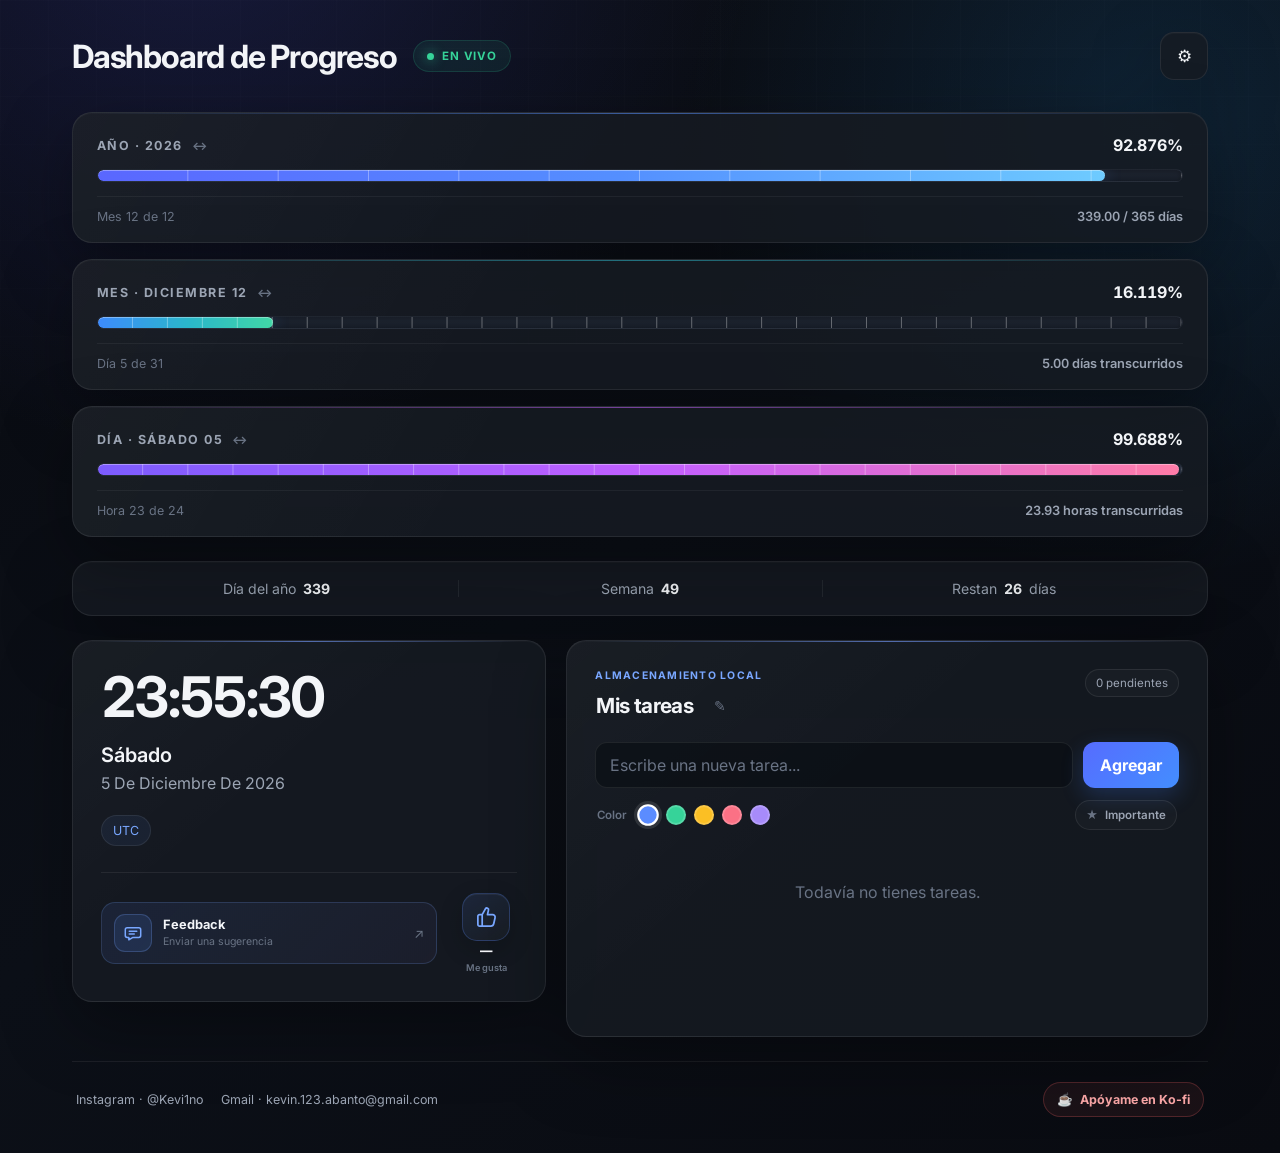
==== index.html @ 912753b0 "2030" ====
<!DOCTYPE html>
<html lang="es">
<head>
    <meta charset="UTF-8">

    <meta
        name="viewport"
        content="width=device-width, initial-scale=1.0"
    >

    <meta
        name="description"
        content="Dashboard local para visualizar el progreso del año, mes y día, junto con tareas personales."
    >

    <title>Dashboard de Progreso</title>

    <!-- Fuente Inter -->
    <link rel="preconnect" href="https://fonts.googleapis.com">

    <link
        rel="preconnect"
        href="https://fonts.gstatic.com"
        crossorigin
    >

    <link
        href="https://fonts.googleapis.com/css2?family=Inter:wght@300;400;500;600;700&display=swap"
        rel="stylesheet"
    >

    <!-- Estilos -->
    <link rel="stylesheet" href="style.css?v=7">
</head>

<body>

    <div class="app">

        <!-- ==================================
             ENCABEZADO
        =================================== -->

        <header class="header">

            <div class="logo">

                <h1>Dashboard de Progreso</h1>

                <span class="live-badge">

                    <span class="live-dot"></span>

                    EN VIVO

                </span>

            </div>

            <button
                class="settings-button"
                type="button"
                aria-label="Abrir configuración"
                title="Configuración"
            >
                ⚙
            </button>

        </header>


        <!-- ==================================
             CONTENIDO PRINCIPAL
        =================================== -->

        <main>

            <!-- ==============================
                 PROGRESO DEL TIEMPO
            =============================== -->

            <section
                class="progress-panel"
                aria-label="Progreso del tiempo"
            >

                <!-- AÑO -->

                <article
                    class="progress-card"
                    data-progress-card="year"
                    data-view="elapsed"
                    role="button"
                    tabindex="0"
                    aria-pressed="false"
                    aria-label="Mostrar el tiempo restante del año"
                    title="Haz clic para ver el tiempo restante"
                >

                    <div class="progress-info">

                        <span
                            id="yearTitle"
                            class="progress-title"
                        >
                            AÑO
                        </span>

                        <span
                            id="yearPercentage"
                            class="progress-value"
                        >
                            0.000%
                        </span>

                    </div>

                    <div
                        class="progress-bar"
                        role="progressbar"
                        aria-label="Progreso del año"
                        aria-valuemin="0"
                        aria-valuemax="100"
                    >

                        <div
                            id="yearBar"
                            class="progress-fill"
                        ></div>

                    </div>

                    <div class="progress-detail">

                        <span id="yearDetailLabel">
                            Mes 1 de 12
                        </span>

                        <strong id="yearDetail">
                            0.00 / 365 días
                        </strong>

                    </div>

                </article>


                <!-- MES -->

                <article
                    class="progress-card"
                    data-progress-card="month"
                    data-view="elapsed"
                    role="button"
                    tabindex="0"
                    aria-pressed="false"
                    aria-label="Mostrar el tiempo restante del mes"
                    title="Haz clic para ver el tiempo restante"
                >

                    <div class="progress-info">

                        <span
                            id="monthTitle"
                            class="progress-title"
                        >
                            MES
                        </span>

                        <span
                            id="monthPercentage"
                            class="progress-value"
                        >
                            0.000%
                        </span>

                    </div>

                    <div
                        class="progress-bar"
                        role="progressbar"
                        aria-label="Progreso del mes"
                        aria-valuemin="0"
                        aria-valuemax="100"
                    >

                        <div
                            id="monthBar"
                            class="progress-fill"
                        ></div>

                    </div>

                    <div class="progress-detail">

                        <span id="monthDetailLabel">
                            Día 1 de 31
                        </span>

                        <strong id="monthDetail">
                            0.00 días transcurridos
                        </strong>

                    </div>

                </article>


                <!-- DÍA -->

                <article
                    class="progress-card"
                    data-progress-card="day"
                    data-view="elapsed"
                    role="button"
                    tabindex="0"
                    aria-pressed="false"
                    aria-label="Mostrar el tiempo restante del día"
                    title="Haz clic para ver el tiempo restante"
                >

                    <div class="progress-info">

                        <span
                            id="dayTitle"
                            class="progress-title"
                        >
                            DÍA
                        </span>

                        <span
                            id="dayPercentage"
                            class="progress-value"
                        >
                            0.000%
                        </span>

                    </div>

                    <div
                        class="progress-bar"
                        role="progressbar"
                        aria-label="Progreso del día"
                        aria-valuemin="0"
                        aria-valuemax="100"
                    >

                        <div
                            id="dayBar"
                            class="progress-fill"
                        ></div>

                    </div>

                    <div class="progress-detail">

                        <span id="dayDetailLabel">
                            Hora 0 de 24
                        </span>

                        <strong id="dayDetail">
                            0.00 horas transcurridas
                        </strong>

                    </div>
                </article>

            </section>


            <!-- ==============================
                 INFORMACIÓN GENERAL
            =============================== -->

            <section
                class="status-card"
                aria-label="Resumen del año"
            >

                <span>

                    Día del año

                    <strong id="dayOfYear">
                        0
                    </strong>

                </span>

                <span>

                    Semana

                    <strong id="weekNumber">
                        0
                    </strong>

                </span>

                <span>

                    Restan

                    <strong id="remainingDays">
                        0
                    </strong>

                    días

                </span>

            </section>


            <!-- ==============================
                 RELOJ Y TAREAS
            =============================== -->

            <section class="bottom-grid">

                <!-- RELOJ -->

                <article class="clock-card">

                    <div
                        id="clock"
                        class="clock"
                    >
                        00:00:00
                    </div>

                    <div
                        id="dayName"
                        class="day-name"
                    >
                        Lunes
                    </div>

                    <div
                        id="fullDate"
                        class="full-date"
                    >
                        1 de enero de 2026
                    </div>

                    <div
                        id="timezone"
                        class="timezone"
                    >
                        Zona horaria local
                    </div>

                    <div
                        class="engagement-panel"
                        aria-label="Opiniones sobre la página"
                    >

                        <a
                            class="feedback-card"
                            href="https://tally.so/r/VLabPE"
                            target="_blank"
                            rel="noopener noreferrer"
                            aria-label="Enviar feedback mediante Tally"
                        >
                            <span
                                class="feedback-card-icon"
                                aria-hidden="true"
                            >
                                <svg viewBox="0 0 24 24">
                                    <path d="M5 5.75h14a2.25 2.25 0 0 1 2.25 2.25v7A2.25 2.25 0 0 1 19 17.25h-7.1L7 20.2v-2.95H5A2.25 2.25 0 0 1 2.75 15V8A2.25 2.25 0 0 1 5 5.75Z"/>
                                    <path d="M7.5 10h9M7.5 13.25h6"/>
                                </svg>
                            </span>

                            <span class="feedback-card-copy">
                                <strong>Feedback</strong>
                                <small>Enviar una sugerencia</small>
                            </span>

                            <span
                                class="feedback-card-arrow"
                                aria-hidden="true"
                            >↗</span>
                        </a>

                        <div class="like-widget">
                            <button
                                id="likeButton"
                                class="like-button"
                                type="button"
                                aria-label="Dar me gusta a esta página"
                                aria-pressed="false"
                                title="Me gusta"
                            >
                                <svg
                                    class="like-icon"
                                    viewBox="0 0 24 24"
                                    aria-hidden="true"
                                >
                                    <path d="M7.5 21H4.8A1.8 1.8 0 0 1 3 19.2v-8.4A1.8 1.8 0 0 1 4.8 9h2.7m0 12V9l3.35-6.05a1.8 1.8 0 0 1 3.15 1.7L13 9h5.35a2.65 2.65 0 0 1 2.59 3.22l-1.4 6.35A3.1 3.1 0 0 1 16.5 21h-9Z"/>
                                </svg>
                            </button>

                            <span
                                id="likeCount"
                                class="like-count"
                                aria-live="polite"
                            >—</span>

                            <span class="like-label">Me gusta</span>
                        </div>

                    </div>

                </article>


                <!-- TAREAS LOCALES -->

                <article class="tasks-card">

                    <div class="tasks-header">

                        <div>

                            <span class="tasks-label">
                                ALMACENAMIENTO LOCAL
                            </span>

                            <div class="tasks-title-row">

                                <h2
                                    id="tasksTitle"
                                    class="tasks-title"
                                    contenteditable="true"
                                    role="textbox"
                                    aria-label="Título editable de la lista de tareas"
                                    aria-multiline="false"
                                    spellcheck="false"
                                    title="Haz clic para editar el título"
                                >Mis tareas</h2>

                                <button
                                    id="editTasksTitle"
                                    class="edit-title-button"
                                    type="button"
                                    aria-label="Editar título de las tareas"
                                    title="Editar título"
                                >
                                    ✎
                                </button>

                            </div>

                        </div>

                        <span
                            id="taskCount"
                            class="task-count"
                        >
                            0 pendientes
                        </span>

                    </div>


                    <form
                        id="taskForm"
                        class="task-form"
                    >

                        <input
                            id="taskInput"
                            class="task-input"
                            type="text"
                            maxlength="120"
                            autocomplete="off"
                            placeholder="Escribe una nueva tarea..."
                            aria-label="Nueva tarea"
                        >

                        <button
                            class="add-task-button"
                            type="submit"
                        >
                            Agregar
                        </button>

                        <div class="task-options">

                            <fieldset class="task-colors">

                                <legend>Color</legend>

                                <div class="color-options">

                                    <label title="Azul">
                                        <input
                                            type="radio"
                                            name="taskColor"
                                            value="blue"
                                            checked
                                            aria-label="Color azul"
                                        >
                                        <span class="color-swatch color-blue"></span>
                                    </label>

                                    <label title="Verde">
                                        <input
                                            type="radio"
                                            name="taskColor"
                                            value="green"
                                            aria-label="Color verde"
                                        >
                                        <span class="color-swatch color-green"></span>
                                    </label>

                                    <label title="Amarillo">
                                        <input
                                            type="radio"
                                            name="taskColor"
                                            value="amber"
                                            aria-label="Color amarillo"
                                        >
                                        <span class="color-swatch color-amber"></span>
                                    </label>

                                    <label title="Rojo">
                                        <input
                                            type="radio"
                                            name="taskColor"
                                            value="red"
                                            aria-label="Color rojo"
                                        >
                                        <span class="color-swatch color-red"></span>
                                    </label>

                                    <label title="Morado">
                                        <input
                                            type="radio"
                                            name="taskColor"
                                            value="violet"
                                            aria-label="Color morado"
                                        >
                                        <span class="color-swatch color-violet"></span>
                                    </label>

                                </div>

                            </fieldset>

                            <label class="important-option">

                                <input
                                    id="taskImportant"
                                    type="checkbox"
                                >

                                <span
                                    class="important-icon"
                                    aria-hidden="true"
                                >★</span>

                                <span>Importante</span>

                            </label>

                        </div>

                    </form>


                    <div class="tasks-container">

                        <p
                            id="emptyTasks"
                            class="empty-state"
                        >
                            Todavía no tienes tareas.
                        </p>

                        <ul
                            id="taskList"
                            class="task-list"
                            aria-label="Lista de tareas"
                        ></ul>

                    </div>

                </article>

            </section>

        </main>


        <!-- ==================================
             CONTACTO Y APOYO
        =================================== -->

        <footer class="site-footer">

            <div
                class="footer-contact"
                aria-label="Redes sociales y contacto"
            >

                <a
                    href="https://www.instagram.com/kevi1no/"
                    target="_blank"
                    rel="noopener noreferrer"
                >
                    Instagram · @Kevi1no
                </a>

                <a href="mailto:kevin.123.abanto@gmail.com">
                    Gmail · kevin.123.abanto@gmail.com
                </a>

            </div>

            <a
                class="kofi-link"
                href="https://ko-fi.com/kevinal"
                target="_blank"
                rel="noopener noreferrer"
            >
                <span aria-hidden="true">☕</span>
                Apóyame en Ko-fi
            </a>

        </footer>

    </div>

    <div
        id="translations"
        hidden
        data-year="AÑO"
        data-month="MES"
        data-day="DÍA"
        data-remaining="RESTANTE"
    ></div>
    
    <!-- JavaScript -->
    <script src="app.js?v=7"></script>

</body>
</html>
---- style.css ----
/* ==========================================
   VARIABLES
========================================== */

:root {
    --background: #090b11;
    --surface: rgba(23, 27, 35, 0.82);
    --surface-strong: #171b23;
    --surface-hover: #1d222c;

    --border: rgba(255, 255, 255, 0.08);
    --border-strong: rgba(255, 255, 255, 0.12);

    --text: #f3f5f8;
    --text-secondary: #9ca5b4;
    --text-muted: #697384;

    --primary: #5b8cff;
    --primary-soft: #79a7ff;
    --green: #36d399;

    --radius: 20px;

    --shadow:
        0 24px 70px rgba(0, 0, 0, 0.34),
        inset 0 1px 0 rgba(255, 255, 255, 0.025);
}


/* ==========================================
   RESET
========================================== */

*,
*::before,
*::after {
    margin: 0;
    padding: 0;
    box-sizing: border-box;
}

html {
    scroll-behavior: smooth;
}

button,
input {
    font: inherit;
}

button {
    border: none;
}

body {
    min-height: 100vh;

    font-family: "Inter", sans-serif;
    color: var(--text);

    background:
        radial-gradient(
            circle at 15% -10%,
            rgba(86, 92, 255, 0.18),
            transparent 34%
        ),
        radial-gradient(
            circle at 90% 10%,
            rgba(30, 166, 255, 0.12),
            transparent 30%
        ),
        linear-gradient(
            145deg,
            #090b11 0%,
            #0c1018 48%,
            #090b11 100%
        );

    -webkit-font-smoothing: antialiased;
    text-rendering: optimizeLegibility;
}

body::before {
    content: "";

    position: fixed;
    inset: 0;

    pointer-events: none;

    background-image:
        linear-gradient(
            rgba(255, 255, 255, 0.012) 1px,
            transparent 1px
        ),
        linear-gradient(
            90deg,
            rgba(255, 255, 255, 0.012) 1px,
            transparent 1px
        );

    background-size: 48px 48px;

    mask-image:
        linear-gradient(
            to bottom,
            black,
            transparent 85%
        );
}


/* ==========================================
   APP
========================================== */

.app {
    position: relative;
    z-index: 1;

    width: min(1200px, 100%);
    margin: 0 auto;
    padding: 32px;
}


/* ==========================================
   HEADER
========================================== */

.header {
    display: flex;
    align-items: center;
    justify-content: space-between;

    margin-bottom: 32px;
}

.logo {
    display: flex;
    align-items: center;
    gap: 16px;
}

.logo h1 {
    font-size: clamp(1.6rem, 3vw, 2rem);
    font-weight: 700;
    letter-spacing: -1.2px;
}

.live-badge {
    display: flex;
    align-items: center;
    gap: 8px;

    padding: 8px 13px;

    border: 1px solid rgba(54, 211, 153, 0.16);
    border-radius: 999px;

    background: rgba(54, 211, 153, 0.08);
    color: var(--green);

    font-size: 0.72rem;
    font-weight: 700;
    letter-spacing: 0.08em;
}

.live-dot {
    width: 7px;
    height: 7px;

    border-radius: 50%;
    background: var(--green);

    box-shadow: 0 0 12px rgba(54, 211, 153, 0.75);

    animation: pulse 2s infinite;
}

.settings-button {
    display: grid;
    place-items: center;

    width: 48px;
    height: 48px;

    border: 1px solid var(--border);
    border-radius: 14px;

    cursor: pointer;

    background: var(--surface);
    color: var(--text);

    font-size: 1.05rem;

    box-shadow: var(--shadow);

    transition:
        transform 180ms ease,
        background 180ms ease,
        border-color 180ms ease;
}

.settings-button:hover {
    transform: translateY(-2px);

    background: var(--surface-hover);
    border-color: var(--border-strong);
}


/* ==========================================
   PROGRESS
========================================== */

.progress-panel {
    display: flex;
    flex-direction: column;
    gap: 16px;
}

.progress-card {
    --bar-start: #5a67ff;
    --bar-middle: #548fff;
    --bar-end: #6ecbff;

    position: relative;
    overflow: hidden;

    cursor: pointer;
    outline: none;

    padding: 22px 24px 18px;

    border: 1px solid var(--border);
    border-radius: var(--radius);

    background:
        linear-gradient(
            120deg,
            rgba(255, 255, 255, 0.025),
            transparent 38%
        ),
        var(--surface);

    box-shadow: var(--shadow);

    transition:
        transform 200ms ease,
        border-color 200ms ease,
        background 200ms ease;
}

.progress-card:focus-visible {
    border-color: rgba(121, 167, 255, 0.68);

    box-shadow:
        0 0 0 3px rgba(91, 140, 255, 0.14),
        var(--shadow);
}

.progress-card > .progress-info,
.progress-card > .progress-bar,
.progress-card > .progress-detail {
    will-change: transform, opacity, filter;
}

.progress-card.is-switching > .progress-info,
.progress-card.is-switching > .progress-bar,
.progress-card.is-switching > .progress-detail {
    animation:
        progress-out-left 170ms ease-in forwards;
}

.progress-card.is-entering > .progress-info,
.progress-card.is-entering > .progress-bar,
.progress-card.is-entering > .progress-detail {
    animation:
        progress-in-right 260ms cubic-bezier(0.22, 1, 0.36, 1) both;
}

.progress-card.is-remaining {
    background:
        linear-gradient(
            120deg,
            rgba(91, 140, 255, 0.075),
            transparent 42%
        ),
        var(--surface);
}

.progress-card:nth-child(2) {
    --bar-start: #3d8bfd;
    --bar-middle: #2ab7ca;
    --bar-end: #41d7a7;
}

.progress-card:nth-child(3) {
    --bar-start: #7c5cff;
    --bar-middle: #c35fff;
    --bar-end: #ff7ca8;
}

.progress-card::before {
    content: "";

    position: absolute;
    top: 0;
    left: 24px;
    right: 24px;

    height: 1px;

    background:
        linear-gradient(
            90deg,
            transparent,
            var(--bar-middle),
            transparent
        );

    opacity: 0.55;
}

.progress-card:hover {
    transform: translateY(-2px);

    border-color: var(--border-strong);

    background:
        linear-gradient(
            120deg,
            rgba(255, 255, 255, 0.04),
            transparent 42%
        ),
        var(--surface-hover);
}

.progress-info {
    display: flex;
    align-items: center;
    justify-content: space-between;
    gap: 20px;

    margin-bottom: 14px;
}

.progress-title {
    color: var(--text-secondary);

    font-size: 0.78rem;
    font-weight: 700;
    letter-spacing: 0.12em;
}

.progress-card[data-progress-card] .progress-title::after {
    content: "↔";

    display: inline-block;
    margin-left: 9px;

    color: var(--text-muted);

    font-size: 0.72rem;
    letter-spacing: 0;

    transition:
        color 180ms ease,
        transform 180ms ease;
}

.progress-card:hover .progress-title::after,
.progress-card:focus-visible .progress-title::after {
    transform: translateX(2px);
    color: var(--primary-soft);
}

.progress-value {
    color: var(--text);

    font-size: 1rem;
    font-weight: 700;
    font-variant-numeric: tabular-nums;
}

.progress-bar {
    --segments: 12;

    position: relative;

    width: 100%;
    height: 13px;

    overflow: hidden;

    border: 1px solid rgba(255, 255, 255, 0.035);
    border-radius: 999px;

    background:
        linear-gradient(
            180deg,
            #202734,
            #171d27
        );

    box-shadow:
        inset 0 2px 5px rgba(0, 0, 0, 0.3);
}
.progress-bar::after {
    content: "";

    position: absolute;
    inset: 0;

    pointer-events: none;
    border-radius: inherit;

    background-image:
        linear-gradient(
            to right,
            transparent calc(100% - 1px),
            rgba(255, 255, 255, 0.45) calc(100% - 1px)
        );

    background-size: calc(100% / var(--segments)) 100%;
    background-repeat: repeat-x;

    opacity: 0.75;
}
.progress-fill {
    position: relative;

    width: 0%;
    height: 100%;

    overflow: hidden;

    border-radius: inherit;

    background:
        linear-gradient(
            90deg,
            var(--bar-start) 0%,
            var(--bar-middle) 52%,
            var(--bar-end) 100%
        );

    box-shadow:
        0 0 18px rgba(79, 140, 255, 0.3),
        inset 0 1px 0 rgba(255, 255, 255, 0.35);

    transition: width 800ms cubic-bezier(0.22, 1, 0.36, 1);
}

.progress-card.is-remaining .progress-fill {
    margin-left: auto;

    background:
        linear-gradient(
            270deg,
            var(--bar-start) 0%,
            var(--bar-middle) 52%,
            var(--bar-end) 100%
        );
}

.progress-fill::after {
    content: "";

    position: absolute;
    inset: 0;

    background:
        linear-gradient(
            110deg,
            transparent 10%,
            rgba(255, 255, 255, 0.2) 45%,
            transparent 70%
        );

    transform: translateX(-80%);
}

.progress-detail {
    display: flex;
    align-items: center;
    justify-content: space-between;
    gap: 20px;

    margin-top: 14px;
    padding-top: 12px;

    border-top: 1px solid rgba(255, 255, 255, 0.055);

    color: var(--text-muted);

    font-size: 0.78rem;
}

.progress-detail strong {
    color: var(--text-secondary);

    font-size: 0.8rem;
    font-weight: 600;
    font-variant-numeric: tabular-nums;
}


/* ==========================================
   STATUS
========================================== */

.status-card {
    display: grid;
    grid-template-columns: repeat(3, 1fr);

    margin: 24px 0;
    padding: 18px 22px;

    border: 1px solid var(--border);
    border-radius: var(--radius);

    background: var(--surface);

    color: var(--text-secondary);

    box-shadow: var(--shadow);
}

.status-card span {
    display: flex;
    align-items: center;
    justify-content: center;
    gap: 7px;

    min-width: 0;

    font-size: 0.88rem;
}

.status-card span + span {
    border-left: 1px solid rgba(255, 255, 255, 0.07);
}

.status-card strong {
    color: var(--text);
    font-variant-numeric: tabular-nums;
}


/* ==========================================
   BOTTOM
========================================== */

.bottom-grid {
    display: grid;
    grid-template-columns:
        minmax(280px, 0.85fr)
        minmax(360px, 1.15fr);

    gap: 20px;
}

.clock-card,
.tasks-card {
    position: relative;
    overflow: hidden;

    min-height: 310px;
    padding: 28px;

    border: 1px solid var(--border);
    border-radius: var(--radius);

    background:
        linear-gradient(
            140deg,
            rgba(255, 255, 255, 0.025),
            transparent 42%
        ),
        var(--surface);

    box-shadow: var(--shadow);
}

.clock-card::before,
.tasks-card::before {
    content: "";

    position: absolute;
    top: 0;
    left: 26px;
    right: 26px;

    height: 1px;

    background:
        linear-gradient(
            90deg,
            transparent,
            rgba(116, 156, 255, 0.62),
            transparent
        );
}


/* ==========================================
   CLOCK
========================================== */

.clock-card {
    display: flex;
    flex-direction: column;
    justify-content: center;
}

.clock {
    margin-bottom: 18px;

    font-size: clamp(2.5rem, 5vw, 3.5rem);
    font-weight: 700;
    letter-spacing: -3px;
    line-height: 1;

    font-variant-numeric: tabular-nums;
}

.day-name {
    margin-bottom: 6px;

    font-size: 1.25rem;
    font-weight: 600;
    text-transform: capitalize;
}

.full-date {
    margin-bottom: 22px;

    color: var(--text-secondary);
    text-transform: capitalize;
}

.timezone {
    align-self: flex-start;

    display: inline-flex;
    align-items: center;

    padding: 7px 11px;

    border: 1px solid var(--border);
    border-radius: 999px;

    background: rgba(91, 140, 255, 0.08);
    color: var(--primary-soft);

    font-size: 0.78rem;
}

.engagement-panel {
    display: grid;
    grid-template-columns: minmax(0, 1fr) auto;
    align-items: center;
    gap: 18px;

    width: 100%;
    margin-top: 26px;
    padding-top: 20px;

    border-top: 1px solid rgba(255, 255, 255, 0.07);
}

.feedback-card {
    display: grid;
    grid-template-columns: 38px minmax(0, 1fr) auto;
    align-items: center;
    gap: 11px;

    min-width: 0;
    padding: 11px 12px;

    border: 1px solid rgba(121, 167, 255, 0.19);
    border-radius: 14px;

    background:
        linear-gradient(
            135deg,
            rgba(91, 140, 255, 0.1),
            rgba(167, 139, 250, 0.055)
        );

    color: var(--text);
    text-decoration: none;

    transition:
        transform 180ms ease,
        border-color 180ms ease,
        background 180ms ease,
        box-shadow 180ms ease;
}

.feedback-card:hover {
    transform: translateY(-2px);
    border-color: rgba(121, 167, 255, 0.42);
    background:
        linear-gradient(
            135deg,
            rgba(91, 140, 255, 0.16),
            rgba(167, 139, 250, 0.09)
        );
    box-shadow: 0 12px 28px rgba(0, 0, 0, 0.2);
}

.feedback-card:focus-visible,
.like-button:focus-visible {
    outline: 3px solid rgba(121, 167, 255, 0.48);
    outline-offset: 3px;
}

.feedback-card-icon {
    display: grid;
    place-items: center;

    width: 38px;
    height: 38px;

    border: 1px solid rgba(121, 167, 255, 0.24);
    border-radius: 11px;

    background: rgba(91, 140, 255, 0.12);
    color: var(--primary-soft);
}

.feedback-card-icon svg {
    width: 20px;
    height: 20px;

    fill: none;
    stroke: currentColor;
    stroke-width: 1.8;
    stroke-linecap: round;
    stroke-linejoin: round;
}

.feedback-card-copy {
    display: flex;
    flex-direction: column;
    gap: 3px;

    min-width: 0;
}

.feedback-card-copy strong {
    font-size: 0.8rem;
    line-height: 1.2;
}

.feedback-card-copy small {
    overflow: hidden;

    color: var(--text-muted);

    font-size: 0.66rem;
    line-height: 1.2;
    text-overflow: ellipsis;
    white-space: nowrap;
}

.feedback-card-arrow {
    color: var(--text-muted);

    font-size: 0.82rem;
}

.like-widget {
    display: grid;
    justify-items: center;
    gap: 3px;

    min-width: 62px;
}

.like-button {
    display: grid;
    place-items: center;

    width: 48px;
    height: 48px;

    border: 1px solid rgba(91, 140, 255, 0.25);
    border-radius: 15px;

    cursor: pointer;

    background:
        linear-gradient(
            145deg,
            rgba(91, 140, 255, 0.12),
            rgba(255, 255, 255, 0.025)
        );
    color: var(--primary-soft);

    box-shadow:
        inset 0 1px 0 rgba(255, 255, 255, 0.05),
        0 8px 24px rgba(0, 0, 0, 0.16);

    transition:
        transform 170ms ease,
        color 170ms ease,
        border-color 170ms ease,
        background 170ms ease,
        box-shadow 170ms ease;
}

.like-button:hover:not(:disabled) {
    transform: translateY(-2px) scale(1.03);
    border-color: rgba(91, 140, 255, 0.52);
}

.like-button:active:not(:disabled) {
    transform: scale(0.94);
}

.like-button.is-liked {
    border-color: rgba(91, 140, 255, 0.72);
    background:
        linear-gradient(
            145deg,
            rgba(91, 140, 255, 0.98),
            rgba(84, 111, 255, 0.88)
        );
    color: #ffffff;

    box-shadow:
        0 10px 28px rgba(76, 112, 255, 0.28),
        inset 0 1px 0 rgba(255, 255, 255, 0.25);
}

.like-button:disabled {
    cursor: wait;
    opacity: 0.62;
}

.like-icon {
    width: 23px;
    height: 23px;

    fill: none;
    stroke: currentColor;
    stroke-width: 1.8;
    stroke-linecap: round;
    stroke-linejoin: round;
}

.like-button.is-liked .like-icon {
    fill: currentColor;
}

.like-count {
    color: var(--text);

    font-size: 0.78rem;
    font-weight: 800;
    font-variant-numeric: tabular-nums;
    line-height: 1.2;
}

.like-label {
    color: var(--text-muted);

    font-size: 0.58rem;
    font-weight: 600;
}


/* ==========================================
   LOCAL TASKS
========================================== */

.tasks-header {
    display: flex;
    align-items: flex-start;
    justify-content: space-between;
    gap: 18px;

    margin-bottom: 20px;
}

.tasks-header > div {
    min-width: 0;
}

.tasks-label {
    display: block;

    margin-bottom: 7px;

    color: var(--primary-soft);

    font-size: 0.65rem;
    font-weight: 700;
    letter-spacing: 0.12em;
}

.tasks-title-row {
    display: flex;
    align-items: center;
    gap: 7px;

    min-width: 0;
}

.tasks-title {
    min-width: 40px;
    max-width: 100%;

    padding: 3px 5px;
    margin-left: -5px;

    outline: none;
    border: 1px solid transparent;
    border-radius: 8px;

    overflow: hidden;
    white-space: nowrap;

    font-size: 1.3rem;
    letter-spacing: -0.03em;

    transition:
        color 180ms ease,
        border-color 180ms ease,
        background 180ms ease,
        box-shadow 180ms ease;
}

.tasks-title:hover {
    border-color: var(--border);
    background: rgba(255, 255, 255, 0.025);
}

.tasks-title:focus {
    border-color: rgba(91, 140, 255, 0.62);
    background: rgba(8, 11, 17, 0.72);

    box-shadow:
        0 0 0 3px rgba(91, 140, 255, 0.1);
}

.edit-title-button {
    flex: 0 0 auto;

    display: grid;
    place-items: center;

    width: 27px;
    height: 27px;

    border: 1px solid transparent;
    border-radius: 8px;

    cursor: pointer;

    background: transparent;
    color: var(--text-muted);

    font-size: 0.9rem;

    transition:
        color 180ms ease,
        border-color 180ms ease,
        background 180ms ease;
}

.edit-title-button:hover {
    border-color: var(--border);
    background: rgba(255, 255, 255, 0.04);
    color: var(--primary-soft);
}

.task-count {
    flex-shrink: 0;

    padding: 6px 10px;

    border: 1px solid var(--border);
    border-radius: 999px;

    background: rgba(255, 255, 255, 0.025);
    color: var(--text-secondary);

    font-size: 0.72rem;
}

.task-form {
    display: grid;
    grid-template-columns: 1fr auto;
    gap: 10px;

    margin-bottom: 18px;
}

.task-options {
    grid-column: 1 / -1;

    display: flex;
    align-items: center;
    justify-content: space-between;
    gap: 16px;

    padding: 2px 2px 0;
}

.task-colors {
    display: flex;
    align-items: center;
    gap: 10px;

    min-width: 0;

    border: 0;
}

.task-colors legend {
    float: left;

    margin-right: 1px;

    color: var(--text-muted);

    font-size: 0.72rem;
    font-weight: 600;
}

.color-options {
    display: flex;
    align-items: center;
    gap: 8px;
}

.color-options label {
    position: relative;

    display: block;

    cursor: pointer;
}

.color-options input {
    position: absolute;

    width: 1px;
    height: 1px;

    opacity: 0;
}

.color-swatch {
    display: block;

    width: 20px;
    height: 20px;

    border: 2px solid rgba(255, 255, 255, 0.16);
    border-radius: 50%;

    transition:
        transform 160ms ease,
        border-color 160ms ease,
        box-shadow 160ms ease;
}

.color-options label:hover .color-swatch {
    transform: scale(1.12);
}

.color-options input:checked + .color-swatch {
    transform: scale(1.08);
    border-color: #ffffff;

    box-shadow:
        0 0 0 3px rgba(255, 255, 255, 0.11);
}

.color-options input:focus-visible + .color-swatch {
    outline: 2px solid var(--primary-soft);
    outline-offset: 3px;
}

.color-blue {
    background: #5b8cff;
}

.color-green {
    background: #36d399;
}

.color-amber {
    background: #fbbf24;
}

.color-red {
    background: #fb7185;
}

.color-violet {
    background: #a78bfa;
}

.important-option {
    display: inline-flex;
    align-items: center;
    gap: 7px;

    padding: 7px 10px;

    border: 1px solid var(--border);
    border-radius: 999px;

    cursor: pointer;

    background: rgba(255, 255, 255, 0.025);
    color: var(--text-secondary);

    font-size: 0.72rem;
    font-weight: 600;

    transition:
        border-color 180ms ease,
        background 180ms ease,
        color 180ms ease;
}

.important-option input {
    position: absolute;

    width: 1px;
    height: 1px;

    opacity: 0;
}

.important-icon {
    color: var(--text-muted);

    transition:
        color 180ms ease,
        filter 180ms ease;
}

.important-option:has(input:checked) {
    border-color: rgba(251, 191, 36, 0.45);
    background: rgba(251, 191, 36, 0.1);
    color: #fde68a;
}

.important-option:has(input:checked) .important-icon {
    color: #fbbf24;
    filter: drop-shadow(0 0 6px rgba(251, 191, 36, 0.55));
}

.important-option:has(input:focus-visible) {
    outline: 2px solid var(--primary-soft);
    outline-offset: 2px;
}

.task-input {
    width: 100%;
    min-width: 0;

    padding: 12px 14px;

    outline: none;

    border: 1px solid var(--border);
    border-radius: 12px;

    background: rgba(8, 11, 17, 0.55);
    color: var(--text);

    transition:
        border-color 180ms ease,
        box-shadow 180ms ease,
        background 180ms ease;
}

.task-input::placeholder {
    color: var(--text-muted);
}

.task-input:focus {
    border-color: rgba(91, 140, 255, 0.65);

    background: rgba(8, 11, 17, 0.8);

    box-shadow:
        0 0 0 4px rgba(91, 140, 255, 0.1);
}

.add-task-button {
    padding: 12px 17px;

    border-radius: 12px;

    cursor: pointer;

    background:
        linear-gradient(
            135deg,
            #566cff,
            #438eff
        );

    color: white;

    font-weight: 700;

    box-shadow:
        0 8px 22px rgba(67, 126, 255, 0.22);

    transition:
        transform 180ms ease,
        filter 180ms ease;
}

.add-task-button:hover {
    transform: translateY(-1px);
    filter: brightness(1.08);
}

.tasks-container {
    min-height: 160px;
}

.task-list {
    display: flex;
    flex-direction: column;
    gap: 9px;

    max-height: 225px;
    overflow-y: auto;

    list-style: none;

    scrollbar-width: thin;
    scrollbar-color: #30394a transparent;
}

.task-item {
    --task-accent: #5b8cff;
    --task-accent-rgb: 91, 140, 255;

    position: relative;

    display: grid;
    grid-template-columns: 28px minmax(0, 1fr) auto;
    align-items: center;
    gap: 10px;

    padding: 10px 11px;

    overflow: hidden;

    border: 1px solid rgba(var(--task-accent-rgb), 0.22);
    border-radius: 12px;

    background:
        linear-gradient(
            90deg,
            rgba(var(--task-accent-rgb), 0.14),
            rgba(var(--task-accent-rgb), 0.035) 52%,
            rgba(255, 255, 255, 0.018)
        );

    transition:
        background 180ms ease,
        border-color 180ms ease,
        transform 180ms ease;
}

.task-item::before {
    content: "";

    position: absolute;
    top: 8px;
    bottom: 8px;
    left: 0;

    width: 3px;

    border-radius: 0 999px 999px 0;
    background: var(--task-accent);

    box-shadow:
        0 0 12px rgba(var(--task-accent-rgb), 0.72);
}

.task-item[data-color="green"] {
    --task-accent: #36d399;
    --task-accent-rgb: 54, 211, 153;
}

.task-item[data-color="amber"] {
    --task-accent: #fbbf24;
    --task-accent-rgb: 251, 191, 36;
}

.task-item[data-color="red"] {
    --task-accent: #fb7185;
    --task-accent-rgb: 251, 113, 133;
}

.task-item[data-color="violet"] {
    --task-accent: #a78bfa;
    --task-accent-rgb: 167, 139, 250;
}

.task-item:hover {
    transform: translateX(2px);

    border-color: rgba(var(--task-accent-rgb), 0.42);
}

.task-item.is-important {
    border-color: rgba(251, 191, 36, 0.52);

    box-shadow:
        inset 0 0 0 1px rgba(251, 191, 36, 0.07),
        0 8px 24px rgba(0, 0, 0, 0.12);
}

.task-toggle {
    display: grid;
    place-items: center;

    width: 24px;
    height: 24px;

    border: 1px solid rgba(var(--task-accent-rgb), 0.65);
    border-radius: 8px;

    cursor: pointer;

    background: transparent;
    color: white;

    font-size: 0.8rem;
    font-weight: 700;
}

.task-content {
    display: flex;
    flex-direction: column;
    align-items: flex-start;
    gap: 4px;

    min-width: 0;
}

.task-text {
    width: 100%;
    min-width: 0;

    overflow-wrap: anywhere;

    color: var(--text);

    font-size: 0.88rem;
    line-height: 1.4;
}

.task-priority-badge {
    display: inline-flex;
    align-items: center;

    padding: 2px 6px;

    border: 1px solid rgba(251, 191, 36, 0.32);
    border-radius: 999px;

    background: rgba(251, 191, 36, 0.1);
    color: #fcd34d;

    font-size: 0.55rem;
    font-weight: 800;
    letter-spacing: 0.08em;
}

.task-actions {
    display: flex;
    align-items: center;
    gap: 3px;
}

.task-color-button,
.task-priority-button,
.task-delete {
    display: grid;
    place-items: center;

    width: 28px;
    height: 28px;

    border-radius: 8px;

    cursor: pointer;

    background: transparent;
    color: var(--text-muted);

    font-size: 1.15rem;

    transition:
        background 180ms ease,
        color 180ms ease,
        transform 180ms ease;
}

.task-color-button:hover,
.task-priority-button:hover,
.task-delete:hover {
    transform: translateY(-1px);
}

.task-color-button:hover {
    background: rgba(var(--task-accent-rgb), 0.12);
}

.task-color-dot {
    width: 12px;
    height: 12px;

    border: 2px solid rgba(255, 255, 255, 0.58);
    border-radius: 50%;

    background: var(--task-accent);
    box-shadow: 0 0 8px rgba(var(--task-accent-rgb), 0.55);
}

.task-priority-button {
    font-size: 0.9rem;
}

.task-priority-button:hover,
.task-priority-button.is-active {
    background: rgba(251, 191, 36, 0.1);
    color: #fbbf24;
}

.task-delete:hover {
    background: rgba(255, 92, 122, 0.1);
    color: #ff7690;
}

.task-item.is-complete {
    opacity: 0.58;
}

.task-item.is-complete .task-toggle {
    border-color: var(--green);
    background: var(--green);
    color: #07130e;
}

.task-item.is-complete .task-text {
    text-decoration: line-through;
}

.empty-state {
    padding: 32px 10px;

    color: var(--text-muted);

    text-align: center;
    line-height: 1.6;
}


/* ==========================================
   FOOTER
========================================== */

.site-footer {
    display: flex;
    align-items: center;
    justify-content: space-between;
    gap: 24px;

    margin-top: 24px;
    padding: 20px 4px 4px;

    border-top: 1px solid rgba(255, 255, 255, 0.07);
}

.footer-contact {
    display: flex;
    align-items: center;
    flex-wrap: wrap;
    gap: 10px 18px;
}

.footer-contact a,
.kofi-link {
    color: var(--text-secondary);

    font-size: 0.78rem;
    text-decoration: none;

    transition:
        color 180ms ease,
        border-color 180ms ease,
        background 180ms ease,
        transform 180ms ease;
}

.footer-contact a:hover {
    color: var(--primary-soft);
}

.kofi-link {
    flex: 0 0 auto;

    display: inline-flex;
    align-items: center;
    gap: 7px;

    padding: 9px 13px;

    border: 1px solid rgba(255, 107, 107, 0.24);
    border-radius: 999px;

    background: rgba(255, 107, 107, 0.07);
    color: #ffaaaa;

    font-weight: 700;
}

.kofi-link:hover {
    transform: translateY(-1px);

    border-color: rgba(255, 107, 107, 0.42);
    background: rgba(255, 107, 107, 0.12);
    color: #ffd0d0;
}


/* ==========================================
   ANIMATIONS
========================================== */

@keyframes progress-out-left {
    from {
        opacity: 1;
        transform: translateX(0);
        filter: blur(0);
    }

    to {
        opacity: 0;
        transform: translateX(-7%);
        filter: blur(2px);
    }
}

@keyframes progress-in-right {
    from {
        opacity: 0;
        transform: translateX(7%);
        filter: blur(2px);
    }

    to {
        opacity: 1;
        transform: translateX(0);
        filter: blur(0);
    }
}

@keyframes pulse {
    0%,
    100% {
        opacity: 1;
        transform: scale(1);
    }

    50% {
        opacity: 0.45;
        transform: scale(1.35);
    }
}

@media (prefers-reduced-motion: reduce) {
    .progress-card.is-switching > .progress-info,
    .progress-card.is-switching > .progress-bar,
    .progress-card.is-switching > .progress-detail,
    .progress-card.is-entering > .progress-info,
    .progress-card.is-entering > .progress-bar,
    .progress-card.is-entering > .progress-detail {
        animation-duration: 1ms;
    }
}


/* ==========================================
   RESPONSIVE
========================================== */

@media (max-width: 900px) {
    .bottom-grid {
        grid-template-columns: 1fr;
    }

    .clock-card,
    .tasks-card {
        min-height: auto;
    }
}

@media (max-width: 650px) {
    .app {
        padding: 20px 14px;
    }

    .header {
        align-items: flex-start;
    }

    .logo {
        align-items: flex-start;
        flex-direction: column;
        gap: 10px;
    }

    .progress-card {
        padding: 20px 18px 16px;
    }

    .progress-info {
        align-items: flex-start;
    }

    .status-card {
        grid-template-columns: 1fr;

        gap: 14px;
    }

    .status-card span {
        justify-content: space-between;
    }

    .status-card span + span {
        padding-top: 14px;

        border-top: 1px solid rgba(255, 255, 255, 0.07);
        border-left: none;
    }

    .task-form {
        grid-template-columns: 1fr;
    }

    .task-options {
        align-items: flex-start;
        flex-direction: column;
        gap: 12px;
    }

    .add-task-button {
        width: 100%;
    }

    .clock {
        font-size: 2.7rem;
    }

    .engagement-panel {
        gap: 12px;
    }

    .site-footer {
        align-items: flex-start;
        flex-direction: column;
        gap: 16px;
    }

    .footer-contact {
        align-items: flex-start;
        flex-direction: column;
        gap: 10px;
    }

}

@media (max-width: 390px) {
    .engagement-panel {
        grid-template-columns: minmax(0, 1fr) 54px;
    }

    .feedback-card {
        grid-template-columns: 36px minmax(0, 1fr);
    }

    .feedback-card-arrow {
        display: none;
    }
}

/* Corrección definitiva para múltiples tareas en PC */

.bottom-grid {
    align-items: start !important;
}

.tasks-card,
.tasks-container {
    height: auto !important;
    max-height: none !important;
    overflow: visible !important;
}

.task-list {
    display: grid !important;
    grid-template-columns: minmax(0, 1fr);
    grid-auto-rows: minmax(50px, auto);

    width: 100%;
    height: auto !important;
    max-height: none !important;

    overflow: visible !important;
    padding-right: 0;
}

.task-list .task-item {
    flex: none !important;

    width: 100%;
    height: auto !important;
    min-height: 50px !important;
}
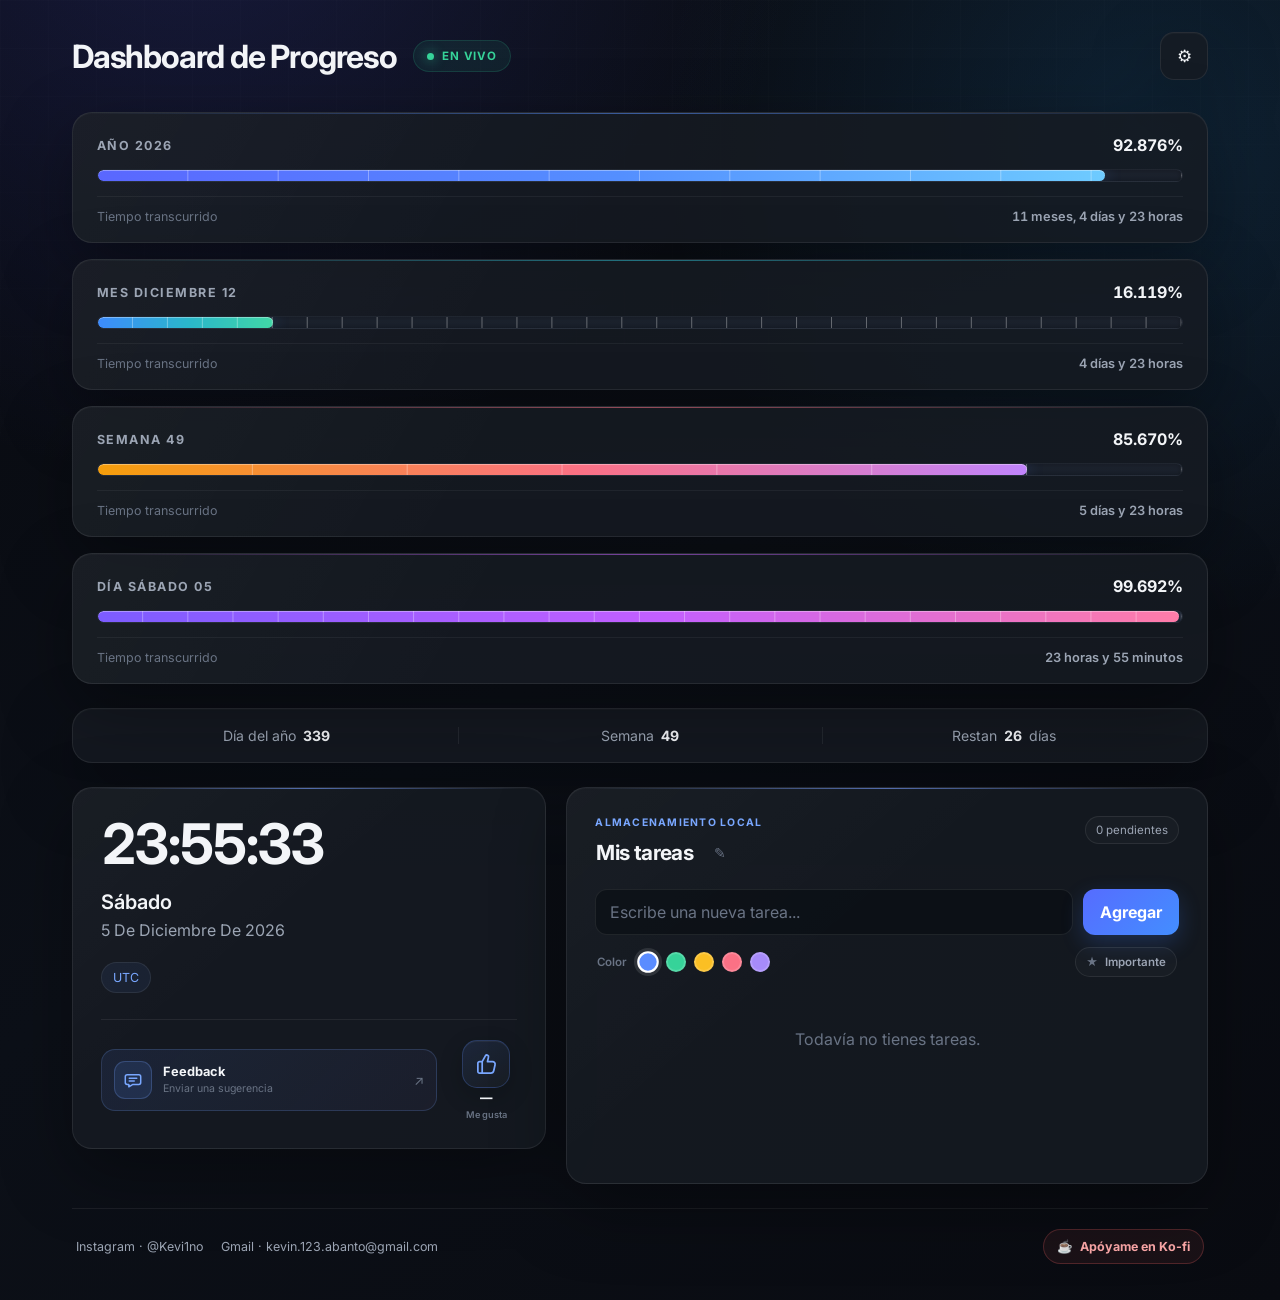
==== commit 2de4acae: "cambio semana" ====
--- a/index.html
+++ b/index.html
@@ -1,5 +1,5 @@
 <!DOCTYPE html>
-<html lang="es">
+<html lang="es-PE" data-build="standalone-v13">
 <head>
     <meta charset="UTF-8">
 
@@ -10,7 +10,7 @@
 
     <meta
         name="description"
-        content="Dashboard local para visualizar el progreso del año, mes y día, junto con tareas personales."
+        content="Dashboard local para visualizar el progreso del año, mes, semana y día, junto con tareas personales."
     >
 
     <title>Dashboard de Progreso</title>
@@ -30,7 +30,1738 @@
     >
 
     <!-- Estilos -->
-    <link rel="stylesheet" href="style.css?v=7">
+
+    <!-- Estilos integrados: versión autónoma -->
+    <style>
+/* ==========================================
+   VARIABLES
+========================================== */
+
+:root {
+    --background: #090b11;
+    --surface: rgba(23, 27, 35, 0.82);
+    --surface-strong: #171b23;
+    --surface-hover: #1d222c;
+
+    --border: rgba(255, 255, 255, 0.08);
+    --border-strong: rgba(255, 255, 255, 0.12);
+
+    --text: #f3f5f8;
+    --text-secondary: #9ca5b4;
+    --text-muted: #697384;
+
+    --primary: #5b8cff;
+    --primary-soft: #79a7ff;
+    --green: #36d399;
+
+    --radius: 20px;
+
+    --shadow:
+        0 24px 70px rgba(0, 0, 0, 0.34),
+        inset 0 1px 0 rgba(255, 255, 255, 0.025);
+}
+
+
+/* ==========================================
+   RESET
+========================================== */
+
+*,
+*::before,
+*::after {
+    margin: 0;
+    padding: 0;
+    box-sizing: border-box;
+}
+
+html {
+    scroll-behavior: smooth;
+}
+
+button,
+input {
+    font: inherit;
+}
+
+button {
+    border: none;
+}
+
+body {
+    min-height: 100vh;
+
+    font-family: "Inter", sans-serif;
+    color: var(--text);
+
+    background:
+        radial-gradient(
+            circle at 15% -10%,
+            rgba(86, 92, 255, 0.18),
+            transparent 34%
+        ),
+        radial-gradient(
+            circle at 90% 10%,
+            rgba(30, 166, 255, 0.12),
+            transparent 30%
+        ),
+        linear-gradient(
+            145deg,
+            #090b11 0%,
+            #0c1018 48%,
+            #090b11 100%
+        );
+
+    -webkit-font-smoothing: antialiased;
+    text-rendering: optimizeLegibility;
+}
+
+body::before {
+    content: "";
+
+    position: fixed;
+    inset: 0;
+
+    pointer-events: none;
+
+    background-image:
+        linear-gradient(
+            rgba(255, 255, 255, 0.012) 1px,
+            transparent 1px
+        ),
+        linear-gradient(
+            90deg,
+            rgba(255, 255, 255, 0.012) 1px,
+            transparent 1px
+        );
+
+    background-size: 48px 48px;
+
+    mask-image:
+        linear-gradient(
+            to bottom,
+            black,
+            transparent 85%
+        );
+}
+
+
+/* ==========================================
+   APP
+========================================== */
+
+.app {
+    position: relative;
+    z-index: 1;
+
+    width: min(1200px, 100%);
+    margin: 0 auto;
+    padding: 32px;
+}
+
+
+/* ==========================================
+   HEADER
+========================================== */
+
+.header {
+    display: flex;
+    align-items: center;
+    justify-content: space-between;
+
+    margin-bottom: 32px;
+}
+
+.logo {
+    display: flex;
+    align-items: center;
+    gap: 16px;
+}
+
+.logo h1 {
+    font-size: clamp(1.6rem, 3vw, 2rem);
+    font-weight: 700;
+    letter-spacing: -1.2px;
+}
+
+.live-badge {
+    display: flex;
+    align-items: center;
+    gap: 8px;
+
+    padding: 8px 13px;
+
+    border: 1px solid rgba(54, 211, 153, 0.16);
+    border-radius: 999px;
+
+    background: rgba(54, 211, 153, 0.08);
+    color: var(--green);
+
+    font-size: 0.72rem;
+    font-weight: 700;
+    letter-spacing: 0.08em;
+}
+
+.live-dot {
+    width: 7px;
+    height: 7px;
+
+    border-radius: 50%;
+    background: var(--green);
+
+    box-shadow: 0 0 12px rgba(54, 211, 153, 0.75);
+
+    animation: pulse 2s infinite;
+}
+
+.settings-button {
+    display: grid;
+    place-items: center;
+
+    width: 48px;
+    height: 48px;
+
+    border: 1px solid var(--border);
+    border-radius: 14px;
+
+    cursor: pointer;
+
+    background: var(--surface);
+    color: var(--text);
+
+    font-size: 1.05rem;
+
+    box-shadow: var(--shadow);
+
+    transition:
+        transform 180ms ease,
+        background 180ms ease,
+        border-color 180ms ease;
+}
+
+.settings-button:hover {
+    transform: translateY(-2px);
+
+    background: var(--surface-hover);
+    border-color: var(--border-strong);
+}
+
+
+/* ==========================================
+   PROGRESS
+========================================== */
+
+.progress-panel {
+    display: flex;
+    flex-direction: column;
+    gap: 16px;
+}
+
+.progress-card {
+    --bar-start: #5a67ff;
+    --bar-middle: #548fff;
+    --bar-end: #6ecbff;
+
+    position: relative;
+    overflow: hidden;
+
+    cursor: pointer;
+    outline: none;
+
+    padding: 22px 24px 18px;
+
+    border: 1px solid var(--border);
+    border-radius: var(--radius);
+
+    background:
+        linear-gradient(
+            120deg,
+            rgba(255, 255, 255, 0.025),
+            transparent 38%
+        ),
+        var(--surface);
+
+    box-shadow: var(--shadow);
+
+    transition:
+        transform 200ms ease,
+        border-color 200ms ease,
+        background 200ms ease;
+}
+
+.progress-card:focus-visible {
+    border-color: rgba(121, 167, 255, 0.68);
+
+    box-shadow:
+        0 0 0 3px rgba(91, 140, 255, 0.14),
+        var(--shadow);
+}
+
+.progress-card > .progress-info,
+.progress-card > .progress-bar,
+.progress-card > .progress-detail {
+    will-change: transform, opacity, filter;
+}
+
+.progress-card.is-switching > .progress-info,
+.progress-card.is-switching > .progress-bar,
+.progress-card.is-switching > .progress-detail {
+    animation:
+        progress-out-left 170ms ease-in forwards;
+}
+
+.progress-card.is-entering > .progress-info,
+.progress-card.is-entering > .progress-bar,
+.progress-card.is-entering > .progress-detail {
+    animation:
+        progress-in-right 260ms cubic-bezier(0.22, 1, 0.36, 1) both;
+}
+
+.progress-card.is-remaining {
+    background:
+        linear-gradient(
+            120deg,
+            rgba(91, 140, 255, 0.075),
+            transparent 42%
+        ),
+        var(--surface);
+}
+
+.progress-card:nth-child(2) {
+    --bar-start: #3d8bfd;
+    --bar-middle: #2ab7ca;
+    --bar-end: #41d7a7;
+}
+
+.progress-card:nth-child(3) {
+    --bar-start: #f59e0b;
+    --bar-middle: #fb7185;
+    --bar-end: #c084fc;
+}
+
+.progress-card:nth-child(4) {
+    --bar-start: #7c5cff;
+    --bar-middle: #c35fff;
+    --bar-end: #ff7ca8;
+}
+
+.progress-card::before {
+    content: "";
+
+    position: absolute;
+    top: 0;
+    left: 24px;
+    right: 24px;
+
+    height: 1px;
+
+    background:
+        linear-gradient(
+            90deg,
+            transparent,
+            var(--bar-middle),
+            transparent
+        );
+
+    opacity: 0.55;
+}
+
+.progress-card:hover {
+    transform: translateY(-2px);
+
+    border-color: var(--border-strong);
+
+    background:
+        linear-gradient(
+            120deg,
+            rgba(255, 255, 255, 0.04),
+            transparent 42%
+        ),
+        var(--surface-hover);
+}
+
+.progress-info {
+    display: flex;
+    align-items: center;
+    justify-content: space-between;
+    gap: 20px;
+
+    margin-bottom: 14px;
+}
+
+.progress-title {
+    color: var(--text-secondary);
+
+    font-size: 0.78rem;
+    font-weight: 700;
+    letter-spacing: 0.12em;
+}
+
+.progress-value {
+    color: var(--text);
+
+    font-size: 1rem;
+    font-weight: 700;
+    font-variant-numeric: tabular-nums;
+}
+
+.progress-bar {
+    --segments: 12;
+
+    position: relative;
+
+    width: 100%;
+    height: 13px;
+
+    overflow: hidden;
+
+    border: 1px solid rgba(255, 255, 255, 0.035);
+    border-radius: 999px;
+
+    background:
+        linear-gradient(
+            180deg,
+            #202734,
+            #171d27
+        );
+
+    box-shadow:
+        inset 0 2px 5px rgba(0, 0, 0, 0.3);
+}
+.progress-bar::after {
+    content: "";
+
+    position: absolute;
+    inset: 0;
+
+    pointer-events: none;
+    border-radius: inherit;
+
+    background-image:
+        linear-gradient(
+            to right,
+            transparent calc(100% - 1px),
+            rgba(255, 255, 255, 0.45) calc(100% - 1px)
+        );
+
+    background-size: calc(100% / var(--segments)) 100%;
+    background-repeat: repeat-x;
+
+    opacity: 0.75;
+}
+.progress-fill {
+    position: relative;
+
+    width: 0%;
+    height: 100%;
+
+    overflow: hidden;
+
+    border-radius: inherit;
+
+    background:
+        linear-gradient(
+            90deg,
+            var(--bar-start) 0%,
+            var(--bar-middle) 52%,
+            var(--bar-end) 100%
+        );
+
+    box-shadow:
+        0 0 18px rgba(79, 140, 255, 0.3),
+        inset 0 1px 0 rgba(255, 255, 255, 0.35);
+
+    transition: width 800ms cubic-bezier(0.22, 1, 0.36, 1);
+}
+
+.progress-card.is-remaining .progress-fill {
+    margin-left: auto;
+
+    background:
+        linear-gradient(
+            270deg,
+            var(--bar-start) 0%,
+            var(--bar-middle) 52%,
+            var(--bar-end) 100%
+        );
+}
+
+.progress-fill::after {
+    content: "";
+
+    position: absolute;
+    inset: 0;
+
+    background:
+        linear-gradient(
+            110deg,
+            transparent 10%,
+            rgba(255, 255, 255, 0.2) 45%,
+            transparent 70%
+        );
+
+    transform: translateX(-80%);
+}
+
+.progress-detail {
+    display: flex;
+    align-items: center;
+    justify-content: space-between;
+    gap: 20px;
+
+    margin-top: 14px;
+    padding-top: 12px;
+
+    border-top: 1px solid rgba(255, 255, 255, 0.055);
+
+    color: var(--text-muted);
+
+    font-size: 0.78rem;
+}
+
+.progress-detail strong {
+    color: var(--text-secondary);
+
+    font-size: 0.8rem;
+    font-weight: 600;
+    font-variant-numeric: tabular-nums;
+}
+
+
+/* ==========================================
+   STATUS
+========================================== */
+
+.status-card {
+    display: grid;
+    grid-template-columns: repeat(3, 1fr);
+
+    margin: 24px 0;
+    padding: 18px 22px;
+
+    border: 1px solid var(--border);
+    border-radius: var(--radius);
+
+    background: var(--surface);
+
+    color: var(--text-secondary);
+
+    box-shadow: var(--shadow);
+}
+
+.status-card span {
+    display: flex;
+    align-items: center;
+    justify-content: center;
+    gap: 7px;
+
+    min-width: 0;
+
+    font-size: 0.88rem;
+}
+
+.status-card span + span {
+    border-left: 1px solid rgba(255, 255, 255, 0.07);
+}
+
+.status-card strong {
+    color: var(--text);
+    font-variant-numeric: tabular-nums;
+}
+
+
+/* ==========================================
+   BOTTOM
+========================================== */
+
+.bottom-grid {
+    display: grid;
+    grid-template-columns:
+        minmax(280px, 0.85fr)
+        minmax(360px, 1.15fr);
+
+    gap: 20px;
+}
+
+.clock-card,
+.tasks-card {
+    position: relative;
+    overflow: hidden;
+
+    min-height: 310px;
+    padding: 28px;
+
+    border: 1px solid var(--border);
+    border-radius: var(--radius);
+
+    background:
+        linear-gradient(
+            140deg,
+            rgba(255, 255, 255, 0.025),
+            transparent 42%
+        ),
+        var(--surface);
+
+    box-shadow: var(--shadow);
+}
+
+.clock-card::before,
+.tasks-card::before {
+    content: "";
+
+    position: absolute;
+    top: 0;
+    left: 26px;
+    right: 26px;
+
+    height: 1px;
+
+    background:
+        linear-gradient(
+            90deg,
+            transparent,
+            rgba(116, 156, 255, 0.62),
+            transparent
+        );
+}
+
+
+/* ==========================================
+   CLOCK
+========================================== */
+
+.clock-card {
+    display: flex;
+    flex-direction: column;
+    justify-content: center;
+}
+
+.clock {
+    margin-bottom: 18px;
+
+    font-size: clamp(2.5rem, 5vw, 3.5rem);
+    font-weight: 700;
+    letter-spacing: -3px;
+    line-height: 1;
+
+    font-variant-numeric: tabular-nums;
+}
+
+.day-name {
+    margin-bottom: 6px;
+
+    font-size: 1.25rem;
+    font-weight: 600;
+    text-transform: capitalize;
+}
+
+.full-date {
+    margin-bottom: 22px;
+
+    color: var(--text-secondary);
+    text-transform: capitalize;
+}
+
+.timezone {
+    align-self: flex-start;
+
+    display: inline-flex;
+    align-items: center;
+
+    padding: 7px 11px;
+
+    border: 1px solid var(--border);
+    border-radius: 999px;
+
+    background: rgba(91, 140, 255, 0.08);
+    color: var(--primary-soft);
+
+    font-size: 0.78rem;
+}
+
+.engagement-panel {
+    display: grid;
+    grid-template-columns: minmax(0, 1fr) auto;
+    align-items: center;
+    gap: 18px;
+
+    width: 100%;
+    margin-top: 26px;
+    padding-top: 20px;
+
+    border-top: 1px solid rgba(255, 255, 255, 0.07);
+}
+
+.feedback-card {
+    display: grid;
+    grid-template-columns: 38px minmax(0, 1fr) auto;
+    align-items: center;
+    gap: 11px;
+
+    min-width: 0;
+    padding: 11px 12px;
+
+    border: 1px solid rgba(121, 167, 255, 0.19);
+    border-radius: 14px;
+
+    background:
+        linear-gradient(
+            135deg,
+            rgba(91, 140, 255, 0.1),
+            rgba(167, 139, 250, 0.055)
+        );
+
+    color: var(--text);
+    text-decoration: none;
+
+    transition:
+        transform 180ms ease,
+        border-color 180ms ease,
+        background 180ms ease,
+        box-shadow 180ms ease;
+}
+
+.feedback-card:hover {
+    transform: translateY(-2px);
+    border-color: rgba(121, 167, 255, 0.42);
+    background:
+        linear-gradient(
+            135deg,
+            rgba(91, 140, 255, 0.16),
+            rgba(167, 139, 250, 0.09)
+        );
+    box-shadow: 0 12px 28px rgba(0, 0, 0, 0.2);
+}
+
+.feedback-card:focus-visible,
+.like-button:focus-visible {
+    outline: 3px solid rgba(121, 167, 255, 0.48);
+    outline-offset: 3px;
+}
+
+.feedback-card-icon {
+    display: grid;
+    place-items: center;
+
+    width: 38px;
+    height: 38px;
+
+    border: 1px solid rgba(121, 167, 255, 0.24);
+    border-radius: 11px;
+
+    background: rgba(91, 140, 255, 0.12);
+    color: var(--primary-soft);
+}
+
+.feedback-card-icon svg {
+    width: 20px;
+    height: 20px;
+
+    fill: none;
+    stroke: currentColor;
+    stroke-width: 1.8;
+    stroke-linecap: round;
+    stroke-linejoin: round;
+}
+
+.feedback-card-copy {
+    display: flex;
+    flex-direction: column;
+    gap: 3px;
+
+    min-width: 0;
+}
+
+.feedback-card-copy strong {
+    font-size: 0.8rem;
+    line-height: 1.2;
+}
+
+.feedback-card-copy small {
+    overflow: hidden;
+
+    color: var(--text-muted);
+
+    font-size: 0.66rem;
+    line-height: 1.2;
+    text-overflow: ellipsis;
+    white-space: nowrap;
+}
+
+.feedback-card-arrow {
+    color: var(--text-muted);
+
+    font-size: 0.82rem;
+}
+
+.like-widget {
+    display: grid;
+    justify-items: center;
+    gap: 3px;
+
+    min-width: 62px;
+}
+
+.like-button {
+    display: grid;
+    place-items: center;
+
+    width: 48px;
+    height: 48px;
+
+    border: 1px solid rgba(91, 140, 255, 0.25);
+    border-radius: 15px;
+
+    cursor: pointer;
+
+    background:
+        linear-gradient(
+            145deg,
+            rgba(91, 140, 255, 0.12),
+            rgba(255, 255, 255, 0.025)
+        );
+    color: var(--primary-soft);
+
+    box-shadow:
+        inset 0 1px 0 rgba(255, 255, 255, 0.05),
+        0 8px 24px rgba(0, 0, 0, 0.16);
+
+    transition:
+        transform 170ms ease,
+        color 170ms ease,
+        border-color 170ms ease,
+        background 170ms ease,
+        box-shadow 170ms ease;
+}
+
+.like-button:hover:not(:disabled) {
+    transform: translateY(-2px) scale(1.03);
+    border-color: rgba(91, 140, 255, 0.52);
+}
+
+.like-button:active:not(:disabled) {
+    transform: scale(0.94);
+}
+
+.like-button.is-liked {
+    border-color: rgba(91, 140, 255, 0.72);
+    background:
+        linear-gradient(
+            145deg,
+            rgba(91, 140, 255, 0.98),
+            rgba(84, 111, 255, 0.88)
+        );
+    color: #ffffff;
+
+    box-shadow:
+        0 10px 28px rgba(76, 112, 255, 0.28),
+        inset 0 1px 0 rgba(255, 255, 255, 0.25);
+}
+
+.like-button:disabled {
+    cursor: wait;
+    opacity: 0.62;
+}
+
+.like-icon {
+    width: 23px;
+    height: 23px;
+
+    fill: none;
+    stroke: currentColor;
+    stroke-width: 1.8;
+    stroke-linecap: round;
+    stroke-linejoin: round;
+}
+
+.like-button.is-liked .like-icon {
+    fill: currentColor;
+}
+
+.like-count {
+    color: var(--text);
+
+    font-size: 0.78rem;
+    font-weight: 800;
+    font-variant-numeric: tabular-nums;
+    line-height: 1.2;
+}
+
+.like-label {
+    color: var(--text-muted);
+
+    font-size: 0.58rem;
+    font-weight: 600;
+}
+
+
+/* ==========================================
+   LOCAL TASKS
+========================================== */
+
+.tasks-header {
+    display: flex;
+    align-items: flex-start;
+    justify-content: space-between;
+    gap: 18px;
+
+    margin-bottom: 20px;
+}
+
+.tasks-header > div {
+    min-width: 0;
+}
+
+.tasks-label {
+    display: block;
+
+    margin-bottom: 7px;
+
+    color: var(--primary-soft);
+
+    font-size: 0.65rem;
+    font-weight: 700;
+    letter-spacing: 0.12em;
+}
+
+.tasks-title-row {
+    display: flex;
+    align-items: center;
+    gap: 7px;
+
+    min-width: 0;
+}
+
+.tasks-title {
+    min-width: 40px;
+    max-width: 100%;
+
+    padding: 3px 5px;
+    margin-left: -5px;
+
+    outline: none;
+    border: 1px solid transparent;
+    border-radius: 8px;
+
+    overflow: hidden;
+    white-space: nowrap;
+
+    font-size: 1.3rem;
+    letter-spacing: -0.03em;
+
+    transition:
+        color 180ms ease,
+        border-color 180ms ease,
+        background 180ms ease,
+        box-shadow 180ms ease;
+}
+
+.tasks-title:hover {
+    border-color: var(--border);
+    background: rgba(255, 255, 255, 0.025);
+}
+
+.tasks-title:focus {
+    border-color: rgba(91, 140, 255, 0.62);
+    background: rgba(8, 11, 17, 0.72);
+
+    box-shadow:
+        0 0 0 3px rgba(91, 140, 255, 0.1);
+}
+
+.edit-title-button {
+    flex: 0 0 auto;
+
+    display: grid;
+    place-items: center;
+
+    width: 27px;
+    height: 27px;
+
+    border: 1px solid transparent;
+    border-radius: 8px;
+
+    cursor: pointer;
+
+    background: transparent;
+    color: var(--text-muted);
+
+    font-size: 0.9rem;
+
+    transition:
+        color 180ms ease,
+        border-color 180ms ease,
+        background 180ms ease;
+}
+
+.edit-title-button:hover {
+    border-color: var(--border);
+    background: rgba(255, 255, 255, 0.04);
+    color: var(--primary-soft);
+}
+
+.task-count {
+    flex-shrink: 0;
+
+    padding: 6px 10px;
+
+    border: 1px solid var(--border);
+    border-radius: 999px;
+
+    background: rgba(255, 255, 255, 0.025);
+    color: var(--text-secondary);
+
+    font-size: 0.72rem;
+}
+
+.task-form {
+    display: grid;
+    grid-template-columns: 1fr auto;
+    gap: 10px;
+
+    margin-bottom: 18px;
+}
+
+.task-options {
+    grid-column: 1 / -1;
+
+    display: flex;
+    align-items: center;
+    justify-content: space-between;
+    gap: 16px;
+
+    padding: 2px 2px 0;
+}
+
+.task-colors {
+    display: flex;
+    align-items: center;
+    gap: 10px;
+
+    min-width: 0;
+
+    border: 0;
+}
+
+.task-colors legend {
+    float: left;
+
+    margin-right: 1px;
+
+    color: var(--text-muted);
+
+    font-size: 0.72rem;
+    font-weight: 600;
+}
+
+.color-options {
+    display: flex;
+    align-items: center;
+    gap: 8px;
+}
+
+.color-options label {
+    position: relative;
+
+    display: block;
+
+    cursor: pointer;
+}
+
+.color-options input {
+    position: absolute;
+
+    width: 1px;
+    height: 1px;
+
+    opacity: 0;
+}
+
+.color-swatch {
+    display: block;
+
+    width: 20px;
+    height: 20px;
+
+    border: 2px solid rgba(255, 255, 255, 0.16);
+    border-radius: 50%;
+
+    transition:
+        transform 160ms ease,
+        border-color 160ms ease,
+        box-shadow 160ms ease;
+}
+
+.color-options label:hover .color-swatch {
+    transform: scale(1.12);
+}
+
+.color-options input:checked + .color-swatch {
+    transform: scale(1.08);
+    border-color: #ffffff;
+
+    box-shadow:
+        0 0 0 3px rgba(255, 255, 255, 0.11);
+}
+
+.color-options input:focus-visible + .color-swatch {
+    outline: 2px solid var(--primary-soft);
+    outline-offset: 3px;
+}
+
+.color-blue {
+    background: #5b8cff;
+}
+
+.color-green {
+    background: #36d399;
+}
+
+.color-amber {
+    background: #fbbf24;
+}
+
+.color-red {
+    background: #fb7185;
+}
+
+.color-violet {
+    background: #a78bfa;
+}
+
+.important-option {
+    display: inline-flex;
+    align-items: center;
+    gap: 7px;
+
+    padding: 7px 10px;
+
+    border: 1px solid var(--border);
+    border-radius: 999px;
+
+    cursor: pointer;
+
+    background: rgba(255, 255, 255, 0.025);
+    color: var(--text-secondary);
+
+    font-size: 0.72rem;
+    font-weight: 600;
+
+    transition:
+        border-color 180ms ease,
+        background 180ms ease,
+        color 180ms ease;
+}
+
+.important-option input {
+    position: absolute;
+
+    width: 1px;
+    height: 1px;
+
+    opacity: 0;
+}
+
+.important-icon {
+    color: var(--text-muted);
+
+    transition:
+        color 180ms ease,
+        filter 180ms ease;
+}
+
+.important-option:has(input:checked) {
+    border-color: rgba(251, 191, 36, 0.45);
+    background: rgba(251, 191, 36, 0.1);
+    color: #fde68a;
+}
+
+.important-option:has(input:checked) .important-icon {
+    color: #fbbf24;
+    filter: drop-shadow(0 0 6px rgba(251, 191, 36, 0.55));
+}
+
+.important-option:has(input:focus-visible) {
+    outline: 2px solid var(--primary-soft);
+    outline-offset: 2px;
+}
+
+.task-input {
+    width: 100%;
+    min-width: 0;
+
+    padding: 12px 14px;
+
+    outline: none;
+
+    border: 1px solid var(--border);
+    border-radius: 12px;
+
+    background: rgba(8, 11, 17, 0.55);
+    color: var(--text);
+
+    transition:
+        border-color 180ms ease,
+        box-shadow 180ms ease,
+        background 180ms ease;
+}
+
+.task-input::placeholder {
+    color: var(--text-muted);
+}
+
+.task-input:focus {
+    border-color: rgba(91, 140, 255, 0.65);
+
+    background: rgba(8, 11, 17, 0.8);
+
+    box-shadow:
+        0 0 0 4px rgba(91, 140, 255, 0.1);
+}
+
+.add-task-button {
+    padding: 12px 17px;
+
+    border-radius: 12px;
+
+    cursor: pointer;
+
+    background:
+        linear-gradient(
+            135deg,
+            #566cff,
+            #438eff
+        );
+
+    color: white;
+
+    font-weight: 700;
+
+    box-shadow:
+        0 8px 22px rgba(67, 126, 255, 0.22);
+
+    transition:
+        transform 180ms ease,
+        filter 180ms ease;
+}
+
+.add-task-button:hover {
+    transform: translateY(-1px);
+    filter: brightness(1.08);
+}
+
+.tasks-container {
+    min-height: 160px;
+}
+
+.task-list {
+    display: flex;
+    flex-direction: column;
+    gap: 9px;
+
+    max-height: 225px;
+    overflow-y: auto;
+
+    list-style: none;
+
+    scrollbar-width: thin;
+    scrollbar-color: #30394a transparent;
+}
+
+.task-item {
+    --task-accent: #5b8cff;
+    --task-accent-rgb: 91, 140, 255;
+
+    position: relative;
+
+    display: grid;
+    grid-template-columns: 28px minmax(0, 1fr) auto;
+    align-items: center;
+    gap: 10px;
+
+    padding: 10px 11px;
+
+    overflow: hidden;
+
+    border: 1px solid rgba(var(--task-accent-rgb), 0.22);
+    border-radius: 12px;
+
+    background:
+        linear-gradient(
+            90deg,
+            rgba(var(--task-accent-rgb), 0.14),
+            rgba(var(--task-accent-rgb), 0.035) 52%,
+            rgba(255, 255, 255, 0.018)
+        );
+
+    transition:
+        background 180ms ease,
+        border-color 180ms ease,
+        transform 180ms ease;
+}
+
+.task-item::before {
+    content: "";
+
+    position: absolute;
+    top: 8px;
+    bottom: 8px;
+    left: 0;
+
+    width: 3px;
+
+    border-radius: 0 999px 999px 0;
+    background: var(--task-accent);
+
+    box-shadow:
+        0 0 12px rgba(var(--task-accent-rgb), 0.72);
+}
+
+.task-item[data-color="green"] {
+    --task-accent: #36d399;
+    --task-accent-rgb: 54, 211, 153;
+}
+
+.task-item[data-color="amber"] {
+    --task-accent: #fbbf24;
+    --task-accent-rgb: 251, 191, 36;
+}
+
+.task-item[data-color="red"] {
+    --task-accent: #fb7185;
+    --task-accent-rgb: 251, 113, 133;
+}
+
+.task-item[data-color="violet"] {
+    --task-accent: #a78bfa;
+    --task-accent-rgb: 167, 139, 250;
+}
+
+.task-item:hover {
+    transform: translateX(2px);
+
+    border-color: rgba(var(--task-accent-rgb), 0.42);
+}
+
+.task-item.is-important {
+    border-color: rgba(251, 191, 36, 0.52);
+
+    box-shadow:
+        inset 0 0 0 1px rgba(251, 191, 36, 0.07),
+        0 8px 24px rgba(0, 0, 0, 0.12);
+}
+
+.task-toggle {
+    display: grid;
+    place-items: center;
+
+    width: 24px;
+    height: 24px;
+
+    border: 1px solid rgba(var(--task-accent-rgb), 0.65);
+    border-radius: 8px;
+
+    cursor: pointer;
+
+    background: transparent;
+    color: white;
+
+    font-size: 0.8rem;
+    font-weight: 700;
+}
+
+.task-content {
+    display: flex;
+    flex-direction: column;
+    align-items: flex-start;
+    gap: 4px;
+
+    min-width: 0;
+}
+
+.task-text {
+    width: 100%;
+    min-width: 0;
+
+    overflow-wrap: anywhere;
+
+    color: var(--text);
+
+    font-size: 0.88rem;
+    line-height: 1.4;
+}
+
+.task-priority-badge {
+    display: inline-flex;
+    align-items: center;
+
+    padding: 2px 6px;
+
+    border: 1px solid rgba(251, 191, 36, 0.32);
+    border-radius: 999px;
+
+    background: rgba(251, 191, 36, 0.1);
+    color: #fcd34d;
+
+    font-size: 0.55rem;
+    font-weight: 800;
+    letter-spacing: 0.08em;
+}
+
+.task-actions {
+    display: flex;
+    align-items: center;
+    gap: 3px;
+}
+
+.task-color-button,
+.task-priority-button,
+.task-delete {
+    display: grid;
+    place-items: center;
+
+    width: 28px;
+    height: 28px;
+
+    border-radius: 8px;
+
+    cursor: pointer;
+
+    background: transparent;
+    color: var(--text-muted);
+
+    font-size: 1.15rem;
+
+    transition:
+        background 180ms ease,
+        color 180ms ease,
+        transform 180ms ease;
+}
+
+.task-color-button:hover,
+.task-priority-button:hover,
+.task-delete:hover {
+    transform: translateY(-1px);
+}
+
+.task-color-button:hover {
+    background: rgba(var(--task-accent-rgb), 0.12);
+}
+
+.task-color-dot {
+    width: 12px;
+    height: 12px;
+
+    border: 2px solid rgba(255, 255, 255, 0.58);
+    border-radius: 50%;
+
+    background: var(--task-accent);
+    box-shadow: 0 0 8px rgba(var(--task-accent-rgb), 0.55);
+}
+
+.task-priority-button {
+    font-size: 0.9rem;
+}
+
+.task-priority-button:hover,
+.task-priority-button.is-active {
+    background: rgba(251, 191, 36, 0.1);
+    color: #fbbf24;
+}
+
+.task-delete:hover {
+    background: rgba(255, 92, 122, 0.1);
+    color: #ff7690;
+}
+
+.task-item.is-complete {
+    opacity: 0.58;
+}
+
+.task-item.is-complete .task-toggle {
+    border-color: var(--green);
+    background: var(--green);
+    color: #07130e;
+}
+
+.task-item.is-complete .task-text {
+    text-decoration: line-through;
+}
+
+.empty-state {
+    padding: 32px 10px;
+
+    color: var(--text-muted);
+
+    text-align: center;
+    line-height: 1.6;
+}
+
+
+/* ==========================================
+   FOOTER
+========================================== */
+
+.site-footer {
+    display: flex;
+    align-items: center;
+    justify-content: space-between;
+    gap: 24px;
+
+    margin-top: 24px;
+    padding: 20px 4px 4px;
+
+    border-top: 1px solid rgba(255, 255, 255, 0.07);
+}
+
+.footer-contact {
+    display: flex;
+    align-items: center;
+    flex-wrap: wrap;
+    gap: 10px 18px;
+}
+
+.footer-contact a,
+.kofi-link {
+    color: var(--text-secondary);
+
+    font-size: 0.78rem;
+    text-decoration: none;
+
+    transition:
+        color 180ms ease,
+        border-color 180ms ease,
+        background 180ms ease,
+        transform 180ms ease;
+}
+
+.footer-contact a:hover {
+    color: var(--primary-soft);
+}
+
+.kofi-link {
+    flex: 0 0 auto;
+
+    display: inline-flex;
+    align-items: center;
+    gap: 7px;
+
+    padding: 9px 13px;
+
+    border: 1px solid rgba(255, 107, 107, 0.24);
+    border-radius: 999px;
+
+    background: rgba(255, 107, 107, 0.07);
+    color: #ffaaaa;
+
+    font-weight: 700;
+}
+
+.kofi-link:hover {
+    transform: translateY(-1px);
+
+    border-color: rgba(255, 107, 107, 0.42);
+    background: rgba(255, 107, 107, 0.12);
+    color: #ffd0d0;
+}
+
+
+/* ==========================================
+   ANIMATIONS
+========================================== */
+
+@keyframes progress-out-left {
+    from {
+        opacity: 1;
+        transform: translateX(0);
+        filter: blur(0);
+    }
+
+    to {
+        opacity: 0;
+        transform: translateX(-7%);
+        filter: blur(2px);
+    }
+}
+
+@keyframes progress-in-right {
+    from {
+        opacity: 0;
+        transform: translateX(7%);
+        filter: blur(2px);
+    }
+
+    to {
+        opacity: 1;
+        transform: translateX(0);
+        filter: blur(0);
+    }
+}
+
+@keyframes pulse {
+    0%,
+    100% {
+        opacity: 1;
+        transform: scale(1);
+    }
+
+    50% {
+        opacity: 0.45;
+        transform: scale(1.35);
+    }
+}
+
+@media (prefers-reduced-motion: reduce) {
+    .progress-card.is-switching > .progress-info,
+    .progress-card.is-switching > .progress-bar,
+    .progress-card.is-switching > .progress-detail,
+    .progress-card.is-entering > .progress-info,
+    .progress-card.is-entering > .progress-bar,
+    .progress-card.is-entering > .progress-detail {
+        animation-duration: 1ms;
+    }
+}
+
+
+/* ==========================================
+   RESPONSIVE
+========================================== */
+
+@media (max-width: 900px) {
+    .bottom-grid {
+        grid-template-columns: 1fr;
+    }
+
+    .clock-card,
+    .tasks-card {
+        min-height: auto;
+    }
+}
+
+@media (max-width: 650px) {
+    .app {
+        padding: 20px 14px;
+    }
+
+    .header {
+        align-items: flex-start;
+    }
+
+    .logo {
+        align-items: flex-start;
+        flex-direction: column;
+        gap: 10px;
+    }
+
+    .progress-card {
+        padding: 20px 18px 16px;
+    }
+
+    .progress-info {
+        align-items: flex-start;
+    }
+
+    .status-card {
+        grid-template-columns: 1fr;
+
+        gap: 14px;
+    }
+
+    .status-card span {
+        justify-content: space-between;
+    }
+
+    .status-card span + span {
+        padding-top: 14px;
+
+        border-top: 1px solid rgba(255, 255, 255, 0.07);
+        border-left: none;
+    }
+
+    .task-form {
+        grid-template-columns: 1fr;
+    }
+
+    .task-options {
+        align-items: flex-start;
+        flex-direction: column;
+        gap: 12px;
+    }
+
+    .add-task-button {
+        width: 100%;
+    }
+
+    .clock {
+        font-size: 2.7rem;
+    }
+
+    .engagement-panel {
+        gap: 12px;
+    }
+
+    .site-footer {
+        align-items: flex-start;
+        flex-direction: column;
+        gap: 16px;
+    }
+
+    .footer-contact {
+        align-items: flex-start;
+        flex-direction: column;
+        gap: 10px;
+    }
+
+}
+
+@media (max-width: 390px) {
+    .engagement-panel {
+        grid-template-columns: minmax(0, 1fr) 54px;
+    }
+
+    .feedback-card {
+        grid-template-columns: 36px minmax(0, 1fr);
+    }
+
+    .feedback-card-arrow {
+        display: none;
+    }
+}
+
+/* Corrección definitiva para múltiples tareas en PC */
+
+.bottom-grid {
+    align-items: start !important;
+}
+
+.tasks-card,
+.tasks-container {
+    height: auto !important;
+    max-height: none !important;
+    overflow: visible !important;
+}
+
+.task-list {
+    display: grid !important;
+    grid-template-columns: minmax(0, 1fr);
+    grid-auto-rows: minmax(50px, auto);
+
+    width: 100%;
+    height: auto !important;
+    max-height: none !important;
+
+    overflow: visible !important;
+    padding-right: 0;
+}
+
+.task-list .task-item {
+    flex: none !important;
+
+    width: 100%;
+    height: auto !important;
+    min-height: 50px !important;
+}
+
+    </style>
 </head>
 
 <body>
@@ -199,6 +1930,67 @@
 
                         <strong id="monthDetail">
                             0.00 días transcurridos
+                        </strong>
+
+                    </div>
+
+                </article>
+
+
+                <!-- SEMANA -->
+
+                <article
+                    class="progress-card"
+                    data-progress-card="week"
+                    data-view="elapsed"
+                    role="button"
+                    tabindex="0"
+                    aria-pressed="false"
+                    aria-label="Mostrar el tiempo restante de la semana"
+                    title="Haz clic para ver el tiempo restante"
+                >
+
+                    <div class="progress-info">
+
+                        <span
+                            id="weekTitle"
+                            class="progress-title"
+                        >
+                            SEMANA
+                        </span>
+
+                        <span
+                            id="weekPercentage"
+                            class="progress-value"
+                        >
+                            0.000%
+                        </span>
+
+                    </div>
+
+                    <div
+                        class="progress-bar"
+                        role="progressbar"
+                        aria-label="Progreso de la semana"
+                        aria-valuemin="0"
+                        aria-valuemax="100"
+                    >
+
+                        <div
+                            id="weekBar"
+                            class="progress-fill"
+                        ></div>
+
+                    </div>
+
+                    <div class="progress-detail">
+
+                        <span id="weekDetailLabel">
+                            Tiempo transcurrido
+                        </span>
+
+                        <strong id="weekDetail">
+                            0 días y 0 horas
                         </strong>
 
                     </div>
@@ -633,17 +2425,2231 @@
 
     </div>
 
+    <!--
+        TEXTOS UTILIZADOS POR JAVASCRIPT
+        Traducir estos atributos junto con el resto del HTML.
+    -->
     <div
-        id="translations"
+        id="dashboardTranslations"
         hidden
-        data-year="AÑO"
+        data-locale="es-PE"
+        data-year="A&#209;O"
         data-month="MES"
-        data-day="DÍA"
+        data-week="SEMANA"
+        data-day="D&#205;A"
         data-remaining="RESTANTE"
+        data-elapsed-time="Tiempo transcurrido"
+        data-remaining-time="Tiempo que queda"
+        data-and="y"
+        data-month-unit-singular="mes"
+        data-month-unit-plural="meses"
+        data-day-unit-singular="d&#237;a"
+        data-day-unit-plural="d&#237;as"
+        data-hour-unit-singular="hora"
+        data-hour-unit-plural="horas"
+        data-minute-unit-singular="minuto"
+        data-minute-unit-plural="minutos"
+        data-year-title-template="{period} {year}"
+        data-year-remaining-title-template="{remaining} {period} {year}"
+        data-month-title-template="{period} {monthName} {monthNumber}"
+        data-month-remaining-title-template="{remaining} {period} {monthName} {monthNumber}"
+        data-week-title-template="{period} {weekNumber}"
+        data-week-remaining-title-template="{remaining} {period} {weekNumber}"
+        data-day-title-template="{period} {weekday} {dayNumber}"
+        data-day-remaining-title-template="{remaining} {period} {weekday} {dayNumber}"
+        data-year-elapsed-bar-label="Progreso transcurrido del a&#241;o"
+        data-year-remaining-bar-label="Tiempo restante del a&#241;o"
+        data-month-elapsed-bar-label="Progreso transcurrido del mes"
+        data-month-remaining-bar-label="Tiempo restante del mes"
+        data-week-elapsed-bar-label="Progreso transcurrido de la semana"
+        data-week-remaining-bar-label="Tiempo restante de la semana"
+        data-day-elapsed-bar-label="Progreso transcurrido del d&#237;a"
+        data-day-remaining-bar-label="Tiempo restante del d&#237;a"
+        data-period-year="del a&#241;o"
+        data-period-month="del mes"
+        data-period-week="de la semana"
+        data-period-day="del d&#237;a"
+        data-show-elapsed-card-template="Mostrar el tiempo transcurrido {period}"
+        data-show-remaining-card-template="Mostrar el tiempo restante {period}"
+        data-show-elapsed-hint="Haz clic para volver al tiempo transcurrido"
+        data-show-remaining-hint="Haz clic para ver el tiempo restante"
+        data-like-remove-aria="Quitar mi me gusta"
+        data-like-add-aria="Dar me gusta a esta p&#225;gina"
+        data-like-remove-title="Quitar me gusta"
+        data-like-title="Me gusta"
+        data-likes-worker-missing="Configura la URL del Worker en app.js"
+        data-likes-connection-error="No se pudo conectar con el contador"
+        data-likes-register-error="No se pudo registrar el me gusta"
+        data-default-tasks-title="Mis tareas"
+        data-color-blue="azul"
+        data-color-green="verde"
+        data-color-amber="amarillo"
+        data-color-red="rojo"
+        data-color-violet="morado"
+        data-task-mark-pending="Marcar como pendiente"
+        data-task-mark-completed="Marcar como completada"
+        data-task-important-badge="IMPORTANTE"
+        data-task-change-color-template="Cambiar color. Color actual: {color}"
+        data-task-change-color-title="Cambiar color"
+        data-task-remove-important-aria="Quitar estado importante"
+        data-task-mark-important-aria="Marcar como importante"
+        data-task-remove-important-title="Quitar importancia"
+        data-task-mark-important-title="Marcar como importante"
+        data-task-delete="Eliminar tarea"
+        data-pending-singular-template="{count} pendiente"
+        data-pending-plural-template="{count} pendientes"
     ></div>
     
     <!-- JavaScript -->
-    <script src="app.js?v=7"></script>
+
+    <!-- JavaScript integrado: versión autónoma -->
+    <script>
+/* ==========================================
+   CONFIGURACIÓN
+========================================== */
+ 
+const MS_PER_DAY = 86_400_000;
+const MS_PER_HOUR = 3_600_000;
+const MS_PER_MINUTE = 60_000;
+const TASKS_KEY = "progress-dashboard-tasks";
+const TASKS_TITLE_KEY = "progress-dashboard-tasks-title";
+const MAX_TASKS_TITLE_LENGTH = 45;
+const LIKE_VISITOR_KEY = "progress-dashboard-like-visitor";
+ 
+const LIKES_API_URL =
+    "https://dashboard-feedback-api.kevin-123-abanto.workers.dev";
+ 
+const TASK_COLORS = [
+    "blue",
+    "green",
+    "amber",
+    "red",
+    "violet"
+];
+ 
+/* ==========================================
+   ELEMENTOS DEL HTML
+========================================== */
+ 
+const ui = {
+    progressCards:
+        document.querySelectorAll(
+            "[data-progress-card]"
+        ),
+ 
+    yearTitle: document.getElementById("yearTitle"),
+    monthTitle: document.getElementById("monthTitle"),
+    weekTitle: document.getElementById("weekTitle"),
+    dayTitle: document.getElementById("dayTitle"),
+ 
+    yearPercentage:
+        document.getElementById("yearPercentage"),
+ 
+    monthPercentage:
+        document.getElementById("monthPercentage"),
+
+    weekPercentage:
+        document.getElementById("weekPercentage"),
+ 
+    dayPercentage:
+        document.getElementById("dayPercentage"),
+ 
+    yearBar: document.getElementById("yearBar"),
+    monthBar: document.getElementById("monthBar"),
+    weekBar: document.getElementById("weekBar"),
+    dayBar: document.getElementById("dayBar"),
+ 
+    yearDetailLabel:
+        document.getElementById("yearDetailLabel"),
+ 
+    monthDetailLabel:
+        document.getElementById("monthDetailLabel"),
+
+    weekDetailLabel:
+        document.getElementById("weekDetailLabel"),
+ 
+    dayDetailLabel:
+        document.getElementById("dayDetailLabel"),
+ 
+    yearDetail:
+        document.getElementById("yearDetail"),
+ 
+    monthDetail:
+        document.getElementById("monthDetail"),
+
+    weekDetail:
+        document.getElementById("weekDetail"),
+ 
+    dayDetail:
+        document.getElementById("dayDetail"),
+ 
+    clock: document.getElementById("clock"),
+    dayName: document.getElementById("dayName"),
+    fullDate: document.getElementById("fullDate"),
+    timezone: document.getElementById("timezone"),
+ 
+    dayOfYear:
+        document.getElementById("dayOfYear"),
+ 
+    weekNumber:
+        document.getElementById("weekNumber"),
+ 
+    remainingDays:
+        document.getElementById("remainingDays"),
+ 
+    taskForm:
+        document.getElementById("taskForm"),
+ 
+    taskInput:
+        document.getElementById("taskInput"),
+ 
+    taskImportant:
+        document.getElementById("taskImportant"),
+ 
+    taskList:
+        document.getElementById("taskList"),
+ 
+    taskCount:
+        document.getElementById("taskCount"),
+ 
+    emptyTasks:
+        document.getElementById("emptyTasks"),
+ 
+    tasksTitle:
+        document.getElementById("tasksTitle"),
+ 
+    editTasksTitle:
+        document.getElementById("editTasksTitle"),
+ 
+    likeButton:
+        document.getElementById("likeButton"),
+ 
+    likeCount:
+        document.getElementById("likeCount")
+};
+ 
+ 
+/* ==========================================
+   TEXTOS TRADUCIBLES DESDE EL HTML
+========================================== */
+ 
+const dashboardTranslations =
+    document.getElementById(
+        "dashboardTranslations"
+    );
+
+/*
+   PROTECCIÓN CONTRA ARCHIVOS DESINCRONIZADOS
+
+   El HTML sigue siendo la fuente principal de todos
+   los textos traducibles. Estos valores en español se
+   usan únicamente si se carga una versión antigua del
+   HTML, para que nunca aparezca "undefined" ni se use
+   el idioma configurado en el navegador.
+*/
+
+const SPANISH_FALLBACK_LABELS =
+    Object.freeze({
+        locale: "es-PE",
+        year: "A\u00D1O",
+        month: "MES",
+        week: "SEMANA",
+        day: "D\u00CDA",
+        remaining: "RESTANTE",
+        elapsedTime: "Tiempo transcurrido",
+        remainingTime: "Tiempo que queda",
+        and: "y",
+        monthUnitSingular: "mes",
+        monthUnitPlural: "meses",
+        dayUnitSingular: "d\u00EDa",
+        dayUnitPlural: "d\u00EDas",
+        hourUnitSingular: "hora",
+        hourUnitPlural: "horas",
+        minuteUnitSingular: "minuto",
+        minuteUnitPlural: "minutos",
+        yearTitleTemplate:
+            "{period} {year}",
+        yearRemainingTitleTemplate:
+            "{remaining} {period} {year}",
+        monthTitleTemplate:
+            "{period} {monthName} {monthNumber}",
+        monthRemainingTitleTemplate:
+            "{remaining} {period} {monthName} {monthNumber}",
+        weekTitleTemplate:
+            "{period} {weekNumber}",
+        weekRemainingTitleTemplate:
+            "{remaining} {period} {weekNumber}",
+        dayTitleTemplate:
+            "{period} {weekday} {dayNumber}",
+        dayRemainingTitleTemplate:
+            "{remaining} {period} {weekday} {dayNumber}",
+        yearElapsedBarLabel:
+            "Progreso transcurrido del a\u00F1o",
+        yearRemainingBarLabel:
+            "Tiempo restante del a\u00F1o",
+        monthElapsedBarLabel:
+            "Progreso transcurrido del mes",
+        monthRemainingBarLabel:
+            "Tiempo restante del mes",
+        weekElapsedBarLabel:
+            "Progreso transcurrido de la semana",
+        weekRemainingBarLabel:
+            "Tiempo restante de la semana",
+        dayElapsedBarLabel:
+            "Progreso transcurrido del d\u00EDa",
+        dayRemainingBarLabel:
+            "Tiempo restante del d\u00EDa",
+        periodYear: "del a\u00F1o",
+        periodMonth: "del mes",
+        periodWeek: "de la semana",
+        periodDay: "del d\u00EDa",
+        showElapsedCardTemplate:
+            "Mostrar el tiempo transcurrido {period}",
+        showRemainingCardTemplate:
+            "Mostrar el tiempo restante {period}",
+        showElapsedHint:
+            "Haz clic para volver al tiempo transcurrido",
+        showRemainingHint:
+            "Haz clic para ver el tiempo restante",
+        likeRemoveAria:
+            "Quitar mi me gusta",
+        likeAddAria:
+            "Dar me gusta a esta p\u00E1gina",
+        likeRemoveTitle:
+            "Quitar me gusta",
+        likeTitle: "Me gusta",
+        likesWorkerMissing:
+            "Configura la URL del Worker en app.js",
+        likesConnectionError:
+            "No se pudo conectar con el contador",
+        likesRegisterError:
+            "No se pudo registrar el me gusta",
+        defaultTasksTitle: "Mis tareas",
+        colorBlue: "azul",
+        colorGreen: "verde",
+        colorAmber: "amarillo",
+        colorRed: "rojo",
+        colorViolet: "morado",
+        taskMarkPending:
+            "Marcar como pendiente",
+        taskMarkCompleted:
+            "Marcar como completada",
+        taskImportantBadge: "IMPORTANTE",
+        taskChangeColorTemplate:
+            "Cambiar color. Color actual: {color}",
+        taskChangeColorTitle:
+            "Cambiar color",
+        taskRemoveImportantAria:
+            "Quitar estado importante",
+        taskMarkImportantAria:
+            "Marcar como importante",
+        taskRemoveImportantTitle:
+            "Quitar importancia",
+        taskMarkImportantTitle:
+            "Marcar como importante",
+        taskDelete: "Eliminar tarea",
+        pendingSingularTemplate:
+            "{count} pendiente",
+        pendingPluralTemplate:
+            "{count} pendientes"
+    });
+
+const labels = {
+    ...SPANISH_FALLBACK_LABELS,
+    ...(dashboardTranslations?.dataset || {})
+};
+
+/*
+   Elimina el s\u00EDmbolo heredado de versiones antiguas
+   del CSS, incluso si el navegador conserva ese archivo
+   temporalmente en cach\u00E9.
+*/
+
+const legacyTitleSymbolFix =
+    document.createElement("style");
+
+legacyTitleSymbolFix.id =
+    "legacy-progress-title-symbol-fix";
+
+legacyTitleSymbolFix.textContent =
+    ".progress-title::after{" +
+    "content:none!important;" +
+    "}";
+
+document.head.appendChild(
+    legacyTitleSymbolFix
+);
+
+const dashboardLocale =
+    labels.locale ||
+    document.documentElement.lang ||
+    "es-PE";
+
+const DEFAULT_TASKS_TITLE =
+    labels.defaultTasksTitle ||
+    ui.tasksTitle.textContent.trim();
+
+const TASK_COLOR_NAMES = {
+    blue: labels.colorBlue,
+    green: labels.colorGreen,
+    amber: labels.colorAmber,
+    red: labels.colorRed,
+    violet: labels.colorViolet
+};
+
+
+function formatTranslation(
+    template,
+    values = {}
+) {
+    return String(template || "").replace(
+        /\{([a-zA-Z][a-zA-Z0-9]*)\}/g,
+        (match, key) =>
+            Object.hasOwn(values, key)
+                ? String(values[key])
+                : match
+    );
+}
+
+
+function formatUppercaseDatePart(
+    date,
+    options
+) {
+    return new Intl.DateTimeFormat(
+        dashboardLocale,
+        options
+    )
+        .format(date)
+        .toLocaleUpperCase(dashboardLocale);
+}
+
+
+function capitalizeLocalized(value) {
+    return (
+        value.charAt(0)
+            .toLocaleUpperCase(dashboardLocale) +
+        value.slice(1)
+    );
+}
+ 
+ 
+/* ==========================================
+   CONTADOR GLOBAL DE LIKES
+========================================== */
+ 
+let visitorId = "";
+let likeRequestPending = false;
+ 
+ 
+function createVisitorId() {
+    if (
+        typeof crypto !== "undefined" &&
+        typeof crypto.randomUUID === "function"
+    ) {
+        return crypto.randomUUID();
+    }
+ 
+    return (
+        `${Date.now()}-` +
+        Math.random().toString(36).slice(2) +
+        Math.random().toString(36).slice(2)
+    );
+}
+ 
+ 
+function getVisitorId() {
+    if (visitorId) {
+        return visitorId;
+    }
+ 
+    try {
+        const savedId =
+            localStorage.getItem(
+                LIKE_VISITOR_KEY
+            );
+ 
+        if (savedId) {
+            visitorId = savedId;
+            return visitorId;
+        }
+ 
+        visitorId = createVisitorId();
+ 
+        localStorage.setItem(
+            LIKE_VISITOR_KEY,
+            visitorId
+        );
+    } catch {
+        visitorId = createVisitorId();
+    }
+ 
+    return visitorId;
+}
+ 
+ 
+function getLikesEndpoint() {
+    if (
+        !LIKES_API_URL ||
+        LIKES_API_URL.includes("TU-SUBDOMINIO")
+    ) {
+        return null;
+    }
+ 
+    return new URL(
+        "api/likes",
+        `${LIKES_API_URL.replace(/\/$/, "")}/`
+    );
+}
+ 
+ 
+function renderLikeState({ count, liked }) {
+    ui.likeCount.textContent =
+        new Intl.NumberFormat(dashboardLocale)
+            .format(count);
+ 
+    ui.likeButton.classList.toggle(
+        "is-liked",
+        liked
+    );
+ 
+    ui.likeButton.setAttribute(
+        "aria-pressed",
+        String(liked)
+    );
+ 
+    ui.likeButton.setAttribute(
+        "aria-label",
+        liked
+            ? labels.likeRemoveAria
+            : labels.likeAddAria
+    );
+ 
+    ui.likeButton.title =
+        liked
+            ? labels.likeRemoveTitle
+            : labels.likeTitle;
+}
+ 
+ 
+async function loadLikeState() {
+    const endpoint = getLikesEndpoint();
+ 
+    if (!endpoint) {
+        ui.likeCount.textContent = "\u2014";
+        ui.likeButton.disabled = true;
+        ui.likeButton.title =
+            labels.likesWorkerMissing;
+        return;
+    }
+ 
+    endpoint.searchParams.set(
+        "visitorId",
+        getVisitorId()
+    );
+ 
+    try {
+        const response = await fetch(
+            endpoint,
+            {
+                headers: {
+                    Accept: "application/json"
+                }
+            }
+        );
+ 
+        if (!response.ok) {
+            throw new Error(
+                `Error ${response.status}`
+            );
+        }
+ 
+        const data = await response.json();
+ 
+        renderLikeState({
+            count: Number(data.count) || 0,
+            liked: Boolean(data.liked)
+        });
+    } catch {
+        ui.likeCount.textContent = "\u2014";
+        ui.likeButton.title =
+            labels.likesConnectionError;
+    }
+}
+ 
+ 
+async function toggleLike() {
+    const endpoint = getLikesEndpoint();
+ 
+    if (!endpoint || likeRequestPending) {
+        return;
+    }
+ 
+    likeRequestPending = true;
+    ui.likeButton.disabled = true;
+ 
+    try {
+        const response = await fetch(
+            endpoint,
+            {
+                method: "POST",
+                headers: {
+                    "Content-Type": "application/json",
+                    Accept: "application/json"
+                },
+                body: JSON.stringify({
+                    visitorId: getVisitorId()
+                })
+            }
+        );
+ 
+        if (!response.ok) {
+            throw new Error(
+                `Error ${response.status}`
+            );
+        }
+ 
+        const data = await response.json();
+ 
+        renderLikeState({
+            count: Number(data.count) || 0,
+            liked: Boolean(data.liked)
+        });
+    } catch {
+        ui.likeButton.title =
+            labels.likesRegisterError;
+    } finally {
+        likeRequestPending = false;
+        ui.likeButton.disabled = false;
+    }
+}
+ 
+ 
+/* ==========================================
+   SEMANA ISO
+========================================== */
+ 
+function getISOWeek(date) {
+    const temp = new Date(
+        Date.UTC(
+            date.getFullYear(),
+            date.getMonth(),
+            date.getDate()
+        )
+    );
+ 
+    const dayNumber =
+        temp.getUTCDay() || 7;
+ 
+    temp.setUTCDate(
+        temp.getUTCDate() + 4 - dayNumber
+    );
+ 
+    const yearStart = new Date(
+        Date.UTC(
+            temp.getUTCFullYear(),
+            0,
+            1
+        )
+    );
+ 
+    return Math.ceil(
+        (((temp - yearStart) / MS_PER_DAY) + 1) / 7
+    );
+}
+ 
+ 
+/* ==========================================
+   CALCULAR PROGRESO EXACTO
+========================================== */
+ 
+function calculateDashboardData(now) {
+    const year = now.getFullYear();
+    const month = now.getMonth();
+    const date = now.getDate();
+ 
+    const isLeapYear =
+        year % 4 === 0 &&
+        (
+            year % 100 !== 0 ||
+            year % 400 === 0
+        );
+ 
+    const daysInYear =
+        isLeapYear ? 366 : 365;
+ 
+    const daysInMonth = new Date(
+        year,
+        month + 1,
+        0
+    ).getDate();
+ 
+    /*
+       Tiempo transcurrido desde las 00:00.
+       Incluye horas, minutos, segundos
+       y milisegundos.
+    */
+ 
+    const secondsToday =
+        now.getHours() * 3600 +
+        now.getMinutes() * 60 +
+        now.getSeconds() +
+        now.getMilliseconds() / 1000;
+ 
+    const elapsedHoursToday =
+        secondsToday / 3600;
+ 
+    const dayFraction =
+        secondsToday / 86400;
+ 
+    /*
+       Día actual dentro del año.
+       Se usa UTC para evitar errores
+       por cambios horarios.
+    */
+ 
+    const currentDateUTC =
+        Date.UTC(year, month, date);
+ 
+    const startYearUTC =
+        Date.UTC(year, 0, 1);
+ 
+    const dayOfYear =
+        Math.floor(
+            (currentDateUTC - startYearUTC) /
+            MS_PER_DAY
+        ) + 1;
+ 
+    /*
+       No se cuenta el día actual como
+       completamente transcurrido.
+ 
+       Ejemplo:
+       Día 3 a las 12:00 = 2.5 días.
+    */
+ 
+    const elapsedYearDays =
+        dayOfYear - 1 + dayFraction;
+ 
+    const elapsedMonthDays =
+        date - 1 + dayFraction;
+
+    /*
+       La semana ISO comienza el lunes.
+       Lunes = 0 y domingo = 6.
+    */
+
+    const weekDayIndex =
+        (now.getDay() + 6) % 7;
+
+    const elapsedWeekDays =
+        weekDayIndex + dayFraction;
+ 
+    return {
+        now,
+        year,
+        month,
+        date,
+ 
+        daysInYear,
+        daysInMonth,
+        dayOfYear,
+ 
+        elapsedYearDays,
+        elapsedMonthDays,
+        elapsedWeekDays,
+        elapsedHoursToday,
+ 
+        yearProgress:
+            (elapsedYearDays / daysInYear) * 100,
+ 
+        monthProgress:
+            (elapsedMonthDays / daysInMonth) * 100,
+
+        weekProgress:
+            (elapsedWeekDays / 7) * 100,
+ 
+        dayProgress:
+            (elapsedHoursToday / 24) * 100,
+ 
+        remainingDays:
+            daysInYear - dayOfYear,
+ 
+        weekNumber:
+            getISOWeek(now),
+
+        weekDayIndex
+    };
+}
+ 
+ 
+/* ==========================================
+   VISTA TRANSCURRIDA / RESTANTE
+========================================== */
+ 
+let latestDashboardData = null;
+ 
+ 
+function clampPercentage(value) {
+    return Math.min(
+        100,
+        Math.max(0, value)
+    );
+}
+ 
+ 
+function formatUnit(
+    value,
+    singular,
+    plural
+) {
+    return (
+        `${value} ` +
+        (value === 1 ? singular : plural)
+    );
+}
+ 
+ 
+function joinDuration(parts) {
+    const formattedParts =
+        parts.map(
+            ([value, singular, plural]) =>
+                formatUnit(
+                    value,
+                    singular,
+                    plural
+                )
+        );
+ 
+    if (formattedParts.length === 1) {
+        return formattedParts[0];
+    }
+ 
+    return (
+        formattedParts
+            .slice(0, -1)
+            .join(", ") +
+        ` ${labels.and} ` +
+        formattedParts.at(-1)
+    );
+}
+ 
+ 
+function getRemainingTimeParts(data) {
+    const nextMidnight = new Date(
+        data.year,
+        data.month,
+        data.date + 1
+    );
+ 
+    const remainingMinutesToday =
+        Math.max(
+            0,
+            Math.ceil(
+                (nextMidnight - data.now) /
+                MS_PER_MINUTE
+            )
+        );
+ 
+    const dayHours =
+        Math.floor(
+            remainingMinutesToday / 60
+        );
+ 
+    const dayMinutes =
+        remainingMinutesToday % 60;
+ 
+    const remainingHoursToday =
+        Math.max(
+            0,
+            Math.ceil(
+                (nextMidnight - data.now) /
+                MS_PER_HOUR
+            )
+        );
+
+    const nextWeekStart = new Date(
+        data.year,
+        data.month,
+        data.date + (7 - data.weekDayIndex)
+    );
+
+    const remainingWeekHours =
+        Math.max(
+            0,
+            Math.ceil(
+                (nextWeekStart - data.now) /
+                MS_PER_HOUR
+            )
+        );
+
+    const weekDays =
+        Math.floor(remainingWeekHours / 24);
+
+    const weekHours =
+        remainingWeekHours % 24;
+ 
+    const monthDays =
+        data.daysInMonth - data.date +
+        Math.floor(
+            remainingHoursToday / 24
+        );
+ 
+    const monthHours =
+        remainingHoursToday % 24;
+ 
+    let yearMonths =
+        11 - data.month;
+ 
+    let yearDays = monthDays;
+    let yearHours = monthHours;
+ 
+    if (
+        monthDays === data.daysInMonth &&
+        monthHours === 0
+    ) {
+        yearMonths += 1;
+        yearDays = 0;
+        yearHours = 0;
+    }
+ 
+    return {
+        year: {
+            months: yearMonths,
+            days: yearDays,
+            hours: yearHours
+        },
+        month: {
+            days: monthDays,
+            hours: monthHours
+        },
+        week: {
+            days: weekDays,
+            hours: weekHours
+        },
+        day: {
+            hours: dayHours,
+            minutes: dayMinutes
+        }
+    };
+}
+ 
+ 
+function getElapsedTimeParts(data) {
+    return {
+        year: {
+            months: data.month,
+            days: data.date - 1,
+            hours: data.now.getHours()
+        },
+        month: {
+            days: data.date - 1,
+            hours: data.now.getHours()
+        },
+        week: {
+            days: data.weekDayIndex,
+            hours: data.now.getHours()
+        },
+        day: {
+            hours: data.now.getHours(),
+            minutes: data.now.getMinutes()
+        }
+    };
+}
+ 
+ 
+function renderProgressCard(card, data) {
+    const type =
+        card.dataset.progressCard;
+ 
+    const isRemaining =
+        card.dataset.view === "remaining";
+ 
+    const monthNumber =
+        String(data.month + 1)
+            .padStart(2, "0");
+ 
+    const dayNumber =
+        String(data.date)
+            .padStart(2, "0");
+
+    const monthName =
+        formatUppercaseDatePart(
+            data.now,
+            { month: "long" }
+        );
+
+    const weekdayName =
+        formatUppercaseDatePart(
+            data.now,
+            { weekday: "long" }
+        );
+ 
+    const remainingTime =
+        getRemainingTimeParts(data);
+ 
+    const elapsedTime =
+        getElapsedTimeParts(data);
+ 
+    const configurations = {
+        year: {
+            elapsed: {
+                title:
+                    formatTranslation(
+                        labels.yearTitleTemplate,
+                        {
+                            period: labels.year,
+                            year: data.year
+                        }
+                    ),
+                percentage: data.yearProgress,
+                detailLabel:
+                    labels.elapsedTime,
+                detail: joinDuration([
+                    [
+                        elapsedTime.year.months,
+                        labels.monthUnitSingular,
+                        labels.monthUnitPlural
+                    ],
+                    [
+                        elapsedTime.year.days,
+                        labels.dayUnitSingular,
+                        labels.dayUnitPlural
+                    ],
+                    [
+                        elapsedTime.year.hours,
+                        labels.hourUnitSingular,
+                        labels.hourUnitPlural
+                    ]
+                ]),
+                barLabel:
+                    labels.yearElapsedBarLabel
+            },
+            remaining: {
+                title:
+                    formatTranslation(
+                        labels.yearRemainingTitleTemplate,
+                        {
+                            remaining: labels.remaining,
+                            period: labels.year,
+                            year: data.year
+                        }
+                    ),
+                percentage:
+                    100 - data.yearProgress,
+                detailLabel:
+                    labels.remainingTime,
+                detail: joinDuration([
+                    [
+                        remainingTime.year.months,
+                        labels.monthUnitSingular,
+                        labels.monthUnitPlural
+                    ],
+                    [
+                        remainingTime.year.days,
+                        labels.dayUnitSingular,
+                        labels.dayUnitPlural
+                    ],
+                    [
+                        remainingTime.year.hours,
+                        labels.hourUnitSingular,
+                        labels.hourUnitPlural
+                    ]
+                ]),
+                barLabel:
+                    labels.yearRemainingBarLabel
+            }
+        },
+        month: {
+            elapsed: {
+                title:
+                    formatTranslation(
+                        labels.monthTitleTemplate,
+                        {
+                            period: labels.month,
+                            monthName,
+                            monthNumber
+                        }
+                    ),
+                percentage: data.monthProgress,
+                detailLabel:
+                    labels.elapsedTime,
+                detail: joinDuration([
+                    [
+                        elapsedTime.month.days,
+                        labels.dayUnitSingular,
+                        labels.dayUnitPlural
+                    ],
+                    [
+                        elapsedTime.month.hours,
+                        labels.hourUnitSingular,
+                        labels.hourUnitPlural
+                    ]
+                ]),
+                barLabel:
+                    labels.monthElapsedBarLabel
+            },
+            remaining: {
+                title:
+                    formatTranslation(
+                        labels.monthRemainingTitleTemplate,
+                        {
+                            remaining: labels.remaining,
+                            period: labels.month,
+                            monthName,
+                            monthNumber
+                        }
+                    ),
+                percentage:
+                    100 - data.monthProgress,
+                detailLabel:
+                    labels.remainingTime,
+                detail: joinDuration([
+                    [
+                        remainingTime.month.days,
+                        labels.dayUnitSingular,
+                        labels.dayUnitPlural
+                    ],
+                    [
+                        remainingTime.month.hours,
+                        labels.hourUnitSingular,
+                        labels.hourUnitPlural
+                    ]
+                ]),
+                barLabel:
+                    labels.monthRemainingBarLabel
+            }
+        },
+        week: {
+            elapsed: {
+                title:
+                    formatTranslation(
+                        labels.weekTitleTemplate,
+                        {
+                            period: labels.week,
+                            weekNumber: data.weekNumber
+                        }
+                    ),
+                percentage: data.weekProgress,
+                detailLabel:
+                    labels.elapsedTime,
+                detail: joinDuration([
+                    [
+                        elapsedTime.week.days,
+                        labels.dayUnitSingular,
+                        labels.dayUnitPlural
+                    ],
+                    [
+                        elapsedTime.week.hours,
+                        labels.hourUnitSingular,
+                        labels.hourUnitPlural
+                    ]
+                ]),
+                barLabel:
+                    labels.weekElapsedBarLabel
+            },
+            remaining: {
+                title:
+                    formatTranslation(
+                        labels.weekRemainingTitleTemplate,
+                        {
+                            remaining: labels.remaining,
+                            period: labels.week,
+                            weekNumber: data.weekNumber
+                        }
+                    ),
+                percentage:
+                    100 - data.weekProgress,
+                detailLabel:
+                    labels.remainingTime,
+                detail: joinDuration([
+                    [
+                        remainingTime.week.days,
+                        labels.dayUnitSingular,
+                        labels.dayUnitPlural
+                    ],
+                    [
+                        remainingTime.week.hours,
+                        labels.hourUnitSingular,
+                        labels.hourUnitPlural
+                    ]
+                ]),
+                barLabel:
+                    labels.weekRemainingBarLabel
+            }
+        },
+        day: {
+            elapsed: {
+                title:
+                    formatTranslation(
+                        labels.dayTitleTemplate,
+                        {
+                            period: labels.day,
+                            weekday: weekdayName,
+                            dayNumber
+                        }
+                    ),
+                percentage: data.dayProgress,
+                detailLabel:
+                    labels.elapsedTime,
+                detail: joinDuration([
+                    [
+                        elapsedTime.day.hours,
+                        labels.hourUnitSingular,
+                        labels.hourUnitPlural
+                    ],
+                    [
+                        elapsedTime.day.minutes,
+                        labels.minuteUnitSingular,
+                        labels.minuteUnitPlural
+                    ]
+                ]),
+                barLabel:
+                    labels.dayElapsedBarLabel
+            },
+            remaining: {
+                title:
+                    formatTranslation(
+                        labels.dayRemainingTitleTemplate,
+                        {
+                            remaining: labels.remaining,
+                            period: labels.day,
+                            weekday: weekdayName,
+                            dayNumber
+                        }
+                    ),
+                percentage:
+                    100 - data.dayProgress,
+                detailLabel:
+                    labels.remainingTime,
+                detail: joinDuration([
+                    [
+                        remainingTime.day.hours,
+                        labels.hourUnitSingular,
+                        labels.hourUnitPlural
+                    ],
+                    [
+                        remainingTime.day.minutes,
+                        labels.minuteUnitSingular,
+                        labels.minuteUnitPlural
+                    ]
+                ]),
+                barLabel:
+                    labels.dayRemainingBarLabel
+            }
+        }
+    };
+    
+    const configuration =
+        configurations[type]?.[
+            isRemaining
+                ? "remaining"
+                : "elapsed"
+        ];
+ 
+    if (!configuration) {
+        return;
+    }
+ 
+    const percentage =
+        clampPercentage(
+            configuration.percentage
+        );
+ 
+    ui[`${type}Title`].textContent =
+        configuration.title;
+ 
+    ui[`${type}Percentage`].textContent =
+        `${percentage.toFixed(3)}%`;
+ 
+    ui[`${type}Bar`].style.width =
+        `${percentage}%`;
+ 
+    ui[`${type}DetailLabel`].textContent =
+        configuration.detailLabel;
+ 
+    ui[`${type}Detail`].textContent =
+        configuration.detail;
+ 
+    ui[`${type}Bar`]
+        .parentElement
+        .setAttribute(
+            "aria-valuenow",
+            percentage.toFixed(3)
+        );
+ 
+    ui[`${type}Bar`]
+        .parentElement
+        .setAttribute(
+            "aria-label",
+            configuration.barLabel
+        );
+}
+ 
+ 
+function renderProgressCards(data) {
+    ui.progressCards.forEach(
+        card => renderProgressCard(
+            card,
+            data
+        )
+    );
+}
+ 
+ 
+function updateProgressCardAccessibility(
+    card,
+    isRemaining
+) {
+    const periodNames = {
+        year: labels.periodYear,
+        month: labels.periodMonth,
+        week: labels.periodWeek,
+        day: labels.periodDay
+    };
+ 
+    const periodName =
+        periodNames[card.dataset.progressCard];
+ 
+    card.setAttribute(
+        "aria-pressed",
+        String(isRemaining)
+    );
+ 
+    card.setAttribute(
+        "aria-label",
+        formatTranslation(
+            isRemaining
+                ? labels.showElapsedCardTemplate
+                : labels.showRemainingCardTemplate,
+            { period: periodName }
+        )
+    );
+ 
+    card.title =
+        isRemaining
+            ? labels.showElapsedHint
+            : labels.showRemainingHint;
+}
+ 
+ 
+function toggleProgressCard(card) {
+    if (
+        !latestDashboardData ||
+        card.classList.contains("is-switching")
+    ) {
+        return;
+    }
+ 
+    card.classList.remove("is-entering");
+    card.classList.add("is-switching");
+ 
+    window.setTimeout(() => {
+        const isRemaining =
+            card.dataset.view !== "remaining";
+ 
+        card.dataset.view =
+            isRemaining
+                ? "remaining"
+                : "elapsed";
+ 
+        card.classList.toggle(
+            "is-remaining",
+            isRemaining
+        );
+ 
+        updateProgressCardAccessibility(
+            card,
+            isRemaining
+        );
+ 
+        renderProgressCard(
+            card,
+            latestDashboardData
+        );
+ 
+        card.classList.remove("is-switching");
+ 
+        void card.offsetWidth;
+ 
+        card.classList.add("is-entering");
+ 
+        window.setTimeout(
+            () => card.classList.remove(
+                "is-entering"
+            ),
+            280
+        );
+    }, 170);
+}
+ 
+ 
+/* ==========================================
+   MOSTRAR DASHBOARD
+========================================== */
+ 
+function renderDashboard(data) {
+    const {
+        now,
+        year,
+        month,
+        date,
+ 
+        daysInYear,
+        daysInMonth,
+        dayOfYear,
+ 
+        elapsedYearDays,
+        elapsedMonthDays,
+        elapsedWeekDays,
+        elapsedHoursToday,
+ 
+        yearProgress,
+        monthProgress,
+        weekProgress,
+        dayProgress,
+ 
+        remainingDays,
+        weekNumber
+    } = data;
+ 
+    renderProgressCards(data);
+ 
+ 
+    /* ======================================
+       DIVISIONES VISUALES
+    ====================================== */
+ 
+    /*
+       Año: 12 divisiones.
+       Mes: 28, 29, 30 o 31 divisiones.
+       Semana: 7 divisiones.
+       Día: 24 divisiones.
+    */
+ 
+    ui.yearBar.parentElement.style.setProperty(
+        "--segments",
+        12
+    );
+ 
+    ui.monthBar.parentElement.style.setProperty(
+        "--segments",
+        daysInMonth
+    );
+
+    ui.weekBar.parentElement.style.setProperty(
+        "--segments",
+        7
+    );
+ 
+    ui.dayBar.parentElement.style.setProperty(
+        "--segments",
+        24
+    );
+ 
+ 
+    /* ======================================
+       RELOJ Y FECHA
+    ====================================== */
+ 
+    ui.clock.textContent =
+        now.toLocaleTimeString(dashboardLocale, {
+            hour: "2-digit",
+            minute: "2-digit",
+            second: "2-digit",
+            hour12: false
+        });
+ 
+    const formattedDay =
+        now.toLocaleDateString(dashboardLocale, {
+            weekday: "long"
+        });
+ 
+    ui.dayName.textContent =
+        capitalizeLocalized(formattedDay);
+ 
+    const formattedDate =
+        now.toLocaleDateString(dashboardLocale, {
+            day: "numeric",
+            month: "long",
+            year: "numeric"
+        });
+ 
+    ui.fullDate.textContent =
+        capitalizeLocalized(formattedDate);
+ 
+    ui.timezone.textContent =
+        Intl.DateTimeFormat()
+            .resolvedOptions()
+            .timeZone;
+ 
+ 
+    /* ======================================
+       ESTADO GENERAL
+    ====================================== */
+ 
+    ui.dayOfYear.textContent =
+        dayOfYear;
+ 
+    ui.weekNumber.textContent =
+        weekNumber;
+ 
+    ui.remainingDays.textContent =
+        remainingDays;
+}
+ 
+ 
+/* ==========================================
+   ACTUALIZAR DASHBOARD
+========================================== */
+ 
+function updateDashboard() {
+    const data =
+        calculateDashboardData(new Date());
+ 
+    latestDashboardData = data;
+    renderDashboard(data);
+}
+ 
+ 
+/* ==========================================
+   CONFIGURACIÓN DE TAREAS
+========================================== */
+ 
+let tasks = [];
+let savedTasksTitle =
+    DEFAULT_TASKS_TITLE;
+ 
+ 
+function normalizeTaskColor(color) {
+    return TASK_COLORS.includes(color)
+        ? color
+        : "blue";
+}
+ 
+ 
+function normalizeTasksTitle(title) {
+    const cleanTitle = String(title || "")
+        .replace(/\s+/g, " ")
+        .trim()
+        .slice(0, MAX_TASKS_TITLE_LENGTH);
+ 
+    return cleanTitle ||
+        DEFAULT_TASKS_TITLE;
+}
+ 
+ 
+function placeCaretAtEnd(element) {
+    const range =
+        document.createRange();
+ 
+    const selection =
+        window.getSelection();
+ 
+    if (!selection) {
+        return;
+    }
+ 
+    range.selectNodeContents(element);
+    range.collapse(false);
+ 
+    selection.removeAllRanges();
+    selection.addRange(range);
+}
+ 
+ 
+/* ==========================================
+   CARGAR TÍTULO
+========================================== */
+ 
+try {
+    savedTasksTitle =
+        normalizeTasksTitle(
+            localStorage.getItem(
+                TASKS_TITLE_KEY
+            )
+        );
+} catch {
+    savedTasksTitle =
+        DEFAULT_TASKS_TITLE;
+}
+ 
+ui.tasksTitle.textContent =
+    savedTasksTitle;
+ 
+ 
+/* ==========================================
+   CARGAR TAREAS
+========================================== */
+ 
+try {
+    const savedTasks =
+        JSON.parse(
+            localStorage.getItem(TASKS_KEY) ||
+            "[]"
+        );
+ 
+    tasks = Array.isArray(savedTasks)
+        ? savedTasks
+            .filter(
+                task =>
+                    task &&
+                    typeof task.text === "string" &&
+                    task.text.trim()
+            )
+            .map((task, index) => ({
+                id: String(
+                    task.id ||
+                    `saved-${index}-${Date.now()}`
+                ),
+ 
+                text:
+                    task.text
+                        .trim()
+                        .slice(0, 120),
+ 
+                completed:
+                    Boolean(task.completed),
+ 
+                important:
+                    Boolean(task.important),
+ 
+                color:
+                    normalizeTaskColor(task.color),
+ 
+                createdAt:
+                    Number.isFinite(task.createdAt)
+                        ? task.createdAt
+                        : Date.now() - index
+            }))
+        : [];
+} catch {
+    tasks = [];
+}
+ 
+ 
+/* ==========================================
+   GUARDAR TÍTULO
+========================================== */
+ 
+function saveTasksTitle() {
+    const title =
+        normalizeTasksTitle(
+            ui.tasksTitle.textContent
+        );
+ 
+    savedTasksTitle = title;
+    ui.tasksTitle.textContent = title;
+ 
+    try {
+        localStorage.setItem(
+            TASKS_TITLE_KEY,
+            title
+        );
+    } catch {
+        /*
+           El título continúa funcionando
+           durante la sesión.
+        */
+    }
+}
+ 
+ 
+/* ==========================================
+   GUARDAR TAREAS
+========================================== */
+ 
+function saveTasks() {
+    try {
+        localStorage.setItem(
+            TASKS_KEY,
+            JSON.stringify(tasks)
+        );
+    } catch {
+        /*
+           Las tareas continúan funcionando
+           durante la sesión.
+        */
+    }
+}
+ 
+ 
+/* ==========================================
+   MOSTRAR TAREAS
+========================================== */
+ 
+function renderTasks() {
+    ui.taskList.replaceChildren();
+ 
+    const orderedTasks =
+        [...tasks].sort((a, b) => {
+            /*
+               Primero se muestran las tareas
+               que todavía están pendientes.
+            */
+ 
+            if (a.completed !== b.completed) {
+                return (
+                    Number(a.completed) -
+                    Number(b.completed)
+                );
+            }
+ 
+            /*
+               Las tareas importantes aparecen
+               antes que las tareas normales.
+            */
+ 
+            if (a.important !== b.important) {
+                return (
+                    Number(b.important) -
+                    Number(a.important)
+                );
+            }
+ 
+            /*
+               Las tareas más recientes aparecen
+               primero.
+            */
+ 
+            return b.createdAt - a.createdAt;
+        });
+ 
+    const fragment =
+        document.createDocumentFragment();
+ 
+    orderedTasks.forEach((task) => {
+        const item =
+            document.createElement("li");
+ 
+        item.className =
+            "task-item";
+ 
+        if (task.completed) {
+            item.classList.add(
+                "is-complete"
+            );
+        }
+ 
+        if (task.important) {
+            item.classList.add(
+                "is-important"
+            );
+        }
+ 
+        item.dataset.id =
+            task.id;
+ 
+        item.dataset.color =
+            normalizeTaskColor(task.color);
+ 
+ 
+        /* ==================================
+           BOTÓN COMPLETAR
+        ================================== */
+ 
+        const toggle =
+            document.createElement("button");
+ 
+        toggle.type = "button";
+        toggle.className =
+            "task-toggle";
+ 
+        toggle.dataset.action =
+            "toggle";
+ 
+        toggle.textContent =
+            task.completed ? "\u2713" : "";
+ 
+        toggle.setAttribute(
+            "aria-label",
+            task.completed
+                ? labels.taskMarkPending
+                : labels.taskMarkCompleted
+        );
+ 
+ 
+        /* ==================================
+           CONTENIDO DE LA TAREA
+        ================================== */
+ 
+        const content =
+            document.createElement("div");
+ 
+        content.className =
+            "task-content";
+ 
+        const text =
+            document.createElement("span");
+ 
+        text.className =
+            "task-text";
+ 
+        text.textContent =
+            task.text;
+ 
+        content.appendChild(text);
+ 
+        if (task.important) {
+            const priorityBadge =
+                document.createElement("span");
+ 
+            priorityBadge.className =
+                "task-priority-badge";
+ 
+            priorityBadge.textContent =
+                labels.taskImportantBadge;
+ 
+            content.appendChild(
+                priorityBadge
+            );
+        }
+ 
+ 
+        /* ==================================
+           ACCIONES
+        ================================== */
+ 
+        const actions =
+            document.createElement("div");
+ 
+        actions.className =
+            "task-actions";
+ 
+ 
+        /* BOTÓN CAMBIAR COLOR */
+ 
+        const colorButton =
+            document.createElement("button");
+ 
+        colorButton.type =
+            "button";
+ 
+        colorButton.className =
+            "task-color-button";
+ 
+        colorButton.dataset.action =
+            "color";
+ 
+        const colorDot =
+            document.createElement("span");
+ 
+        colorDot.className =
+            "task-color-dot";
+ 
+        colorDot.setAttribute(
+            "aria-hidden",
+            "true"
+        );
+ 
+        colorButton.appendChild(
+            colorDot
+        );
+ 
+        colorButton.setAttribute(
+            "aria-label",
+            formatTranslation(
+                labels.taskChangeColorTemplate,
+                {
+                    color:
+                        TASK_COLOR_NAMES[
+                            normalizeTaskColor(
+                                task.color
+                            )
+                        ]
+                }
+            )
+        );
+ 
+        colorButton.title =
+            labels.taskChangeColorTitle;
+ 
+ 
+        /* BOTÓN IMPORTANTE */
+ 
+        const priorityButton =
+            document.createElement("button");
+ 
+        priorityButton.type =
+            "button";
+ 
+        priorityButton.className =
+            task.important
+                ? "task-priority-button is-active"
+                : "task-priority-button";
+ 
+        priorityButton.dataset.action =
+            "important";
+ 
+        priorityButton.textContent =
+            "\u2605";
+ 
+        priorityButton.setAttribute(
+            "aria-label",
+            task.important
+                ? labels.taskRemoveImportantAria
+                : labels.taskMarkImportantAria
+        );
+ 
+        priorityButton.title =
+            task.important
+                ? labels.taskRemoveImportantTitle
+                : labels.taskMarkImportantTitle;
+ 
+ 
+        /* BOTÓN ELIMINAR */
+ 
+        const remove =
+            document.createElement("button");
+ 
+        remove.type =
+            "button";
+ 
+        remove.className =
+            "task-delete";
+ 
+        remove.dataset.action =
+            "delete";
+ 
+        remove.textContent =
+            "\u00d7";
+ 
+        remove.setAttribute(
+            "aria-label",
+            labels.taskDelete
+        );
+ 
+        remove.title =
+            labels.taskDelete;
+ 
+ 
+        /* AGREGAR ACCIONES */
+ 
+        actions.append(
+            colorButton,
+            priorityButton,
+            remove
+        );
+ 
+        item.append(
+            toggle,
+            content,
+            actions
+        );
+ 
+        fragment.appendChild(item);
+    });
+ 
+    ui.taskList.appendChild(fragment);
+ 
+ 
+    /* ======================================
+       CONTADOR DE TAREAS
+    ====================================== */
+ 
+    const pending =
+        tasks.filter(
+            task => !task.completed
+        ).length;
+ 
+    ui.taskCount.textContent =
+        formatTranslation(
+            pending === 1
+                ? labels.pendingSingularTemplate
+                : labels.pendingPluralTemplate,
+            { count: pending }
+        );
+ 
+    ui.emptyTasks.hidden =
+        tasks.length > 0;
+}
+ 
+ 
+/* ==========================================
+   TÍTULO EDITABLE DE TAREAS
+========================================== */
+ 
+ui.editTasksTitle.addEventListener(
+    "click",
+    () => {
+        ui.tasksTitle.focus();
+ 
+        const range =
+            document.createRange();
+ 
+        const selection =
+            window.getSelection();
+ 
+        if (!selection) {
+            return;
+        }
+ 
+        range.selectNodeContents(
+            ui.tasksTitle
+        );
+ 
+        selection.removeAllRanges();
+        selection.addRange(range);
+    }
+);
+ 
+ 
+ui.tasksTitle.addEventListener(
+    "input",
+    () => {
+        const currentTitle =
+            ui.tasksTitle.textContent || "";
+ 
+        const singleLineTitle =
+            currentTitle
+                .replace(/[\r\n]+/g, " ")
+                .slice(
+                    0,
+                    MAX_TASKS_TITLE_LENGTH
+                );
+ 
+        if (
+            currentTitle !==
+            singleLineTitle
+        ) {
+            ui.tasksTitle.textContent =
+                singleLineTitle;
+ 
+            placeCaretAtEnd(
+                ui.tasksTitle
+            );
+        }
+    }
+);
+ 
+ 
+ui.tasksTitle.addEventListener(
+    "keydown",
+    (event) => {
+        if (event.key === "Enter") {
+            event.preventDefault();
+            ui.tasksTitle.blur();
+        }
+ 
+        if (event.key === "Escape") {
+            event.preventDefault();
+ 
+            ui.tasksTitle.textContent =
+                savedTasksTitle;
+ 
+            ui.tasksTitle.blur();
+        }
+    }
+);
+ 
+ 
+ui.tasksTitle.addEventListener(
+    "blur",
+    saveTasksTitle
+);
+ 
+ 
+/* ==========================================
+   AGREGAR TAREA
+========================================== */
+ 
+ui.taskForm.addEventListener(
+    "submit",
+    (event) => {
+        event.preventDefault();
+ 
+        const text =
+            ui.taskInput.value.trim();
+ 
+        if (!text) {
+            ui.taskInput.focus();
+            return;
+        }
+ 
+        const selectedColor =
+            ui.taskForm.querySelector(
+                'input[name="taskColor"]:checked'
+            )?.value;
+ 
+        tasks.push({
+            id:
+                typeof crypto.randomUUID ===
+                "function"
+                    ? crypto.randomUUID()
+                    : `${Date.now()}-${Math.random()}`,
+ 
+            text,
+            completed: false,
+ 
+            important:
+                ui.taskImportant.checked,
+ 
+            color:
+                normalizeTaskColor(
+                    selectedColor
+                ),
+ 
+            createdAt:
+                Date.now()
+        });
+ 
+        saveTasks();
+        renderTasks();
+ 
+        /*
+           Limpia el formulario.
+           El color vuelve a azul y
+           "Importante" se desmarca.
+        */
+ 
+        ui.taskForm.reset();
+        ui.taskInput.focus();
+    }
+);
+ 
+ 
+/* ==========================================
+   ACCIONES DE TAREAS
+========================================== */
+ 
+ui.taskList.addEventListener(
+    "click",
+    (event) => {
+        const button =
+            event.target.closest(
+                "button[data-action]"
+            );
+ 
+        if (!button) {
+            return;
+        }
+ 
+        const item =
+            button.closest(
+                ".task-item"
+            );
+ 
+        if (!item) {
+            return;
+        }
+ 
+        const task =
+            tasks.find(
+                currentTask =>
+                    currentTask.id ===
+                    item.dataset.id
+            );
+ 
+        if (!task) {
+            return;
+        }
+ 
+ 
+        /* COMPLETAR */
+ 
+        if (
+            button.dataset.action ===
+            "toggle"
+        ) {
+            task.completed =
+                !task.completed;
+        }
+ 
+ 
+        /* IMPORTANTE */
+ 
+        if (
+            button.dataset.action ===
+            "important"
+        ) {
+            task.important =
+                !task.important;
+        }
+ 
+ 
+        /* CAMBIAR COLOR */
+ 
+        if (
+            button.dataset.action ===
+            "color"
+        ) {
+            const currentColorIndex =
+                TASK_COLORS.indexOf(
+                    normalizeTaskColor(
+                        task.color
+                    )
+                );
+ 
+            task.color =
+                TASK_COLORS[
+                    (
+                        currentColorIndex + 1
+                    ) % TASK_COLORS.length
+                ];
+        }
+ 
+ 
+        /* ELIMINAR */
+ 
+        if (
+            button.dataset.action ===
+            "delete"
+        ) {
+            tasks =
+                tasks.filter(
+                    currentTask =>
+                        currentTask.id !==
+                        task.id
+                );
+        }
+ 
+        saveTasks();
+        renderTasks();
+    }
+);
+ 
+ 
+/* ==========================================
+   INICIAR
+========================================== */
+ 
+ui.progressCards.forEach((card) => {
+    card.addEventListener(
+        "click",
+        () => toggleProgressCard(card)
+    );
+ 
+    card.addEventListener(
+        "keydown",
+        (event) => {
+            if (
+                event.key !== "Enter" &&
+                event.key !== " "
+            ) {
+                return;
+            }
+ 
+            event.preventDefault();
+            toggleProgressCard(card);
+        }
+    );
+});
+ 
+ui.likeButton.addEventListener(
+    "click",
+    toggleLike
+);
+ 
+updateDashboard();
+renderTasks();
+loadLikeState();
+ 
+setInterval(
+    updateDashboard,
+    1000
+);
+
+    </script>
 
 </body>
 </html>
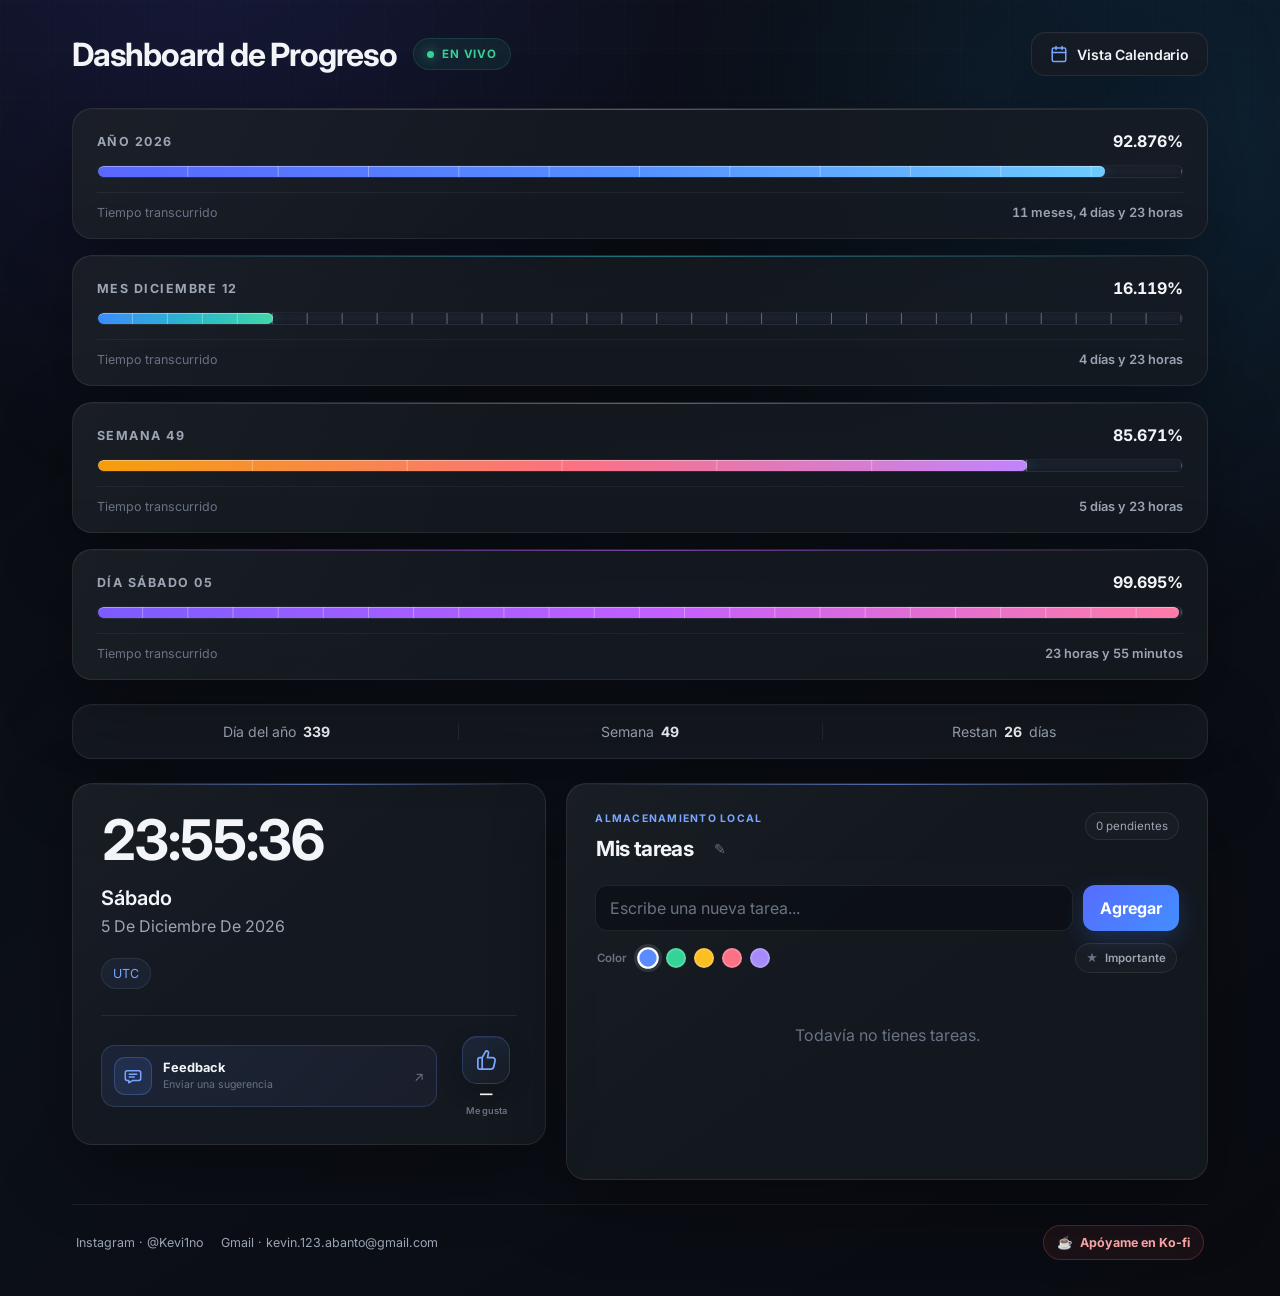
==== commit 5a31d65f: "2026" ====
--- a/index.html
+++ b/index.html
@@ -213,12 +213,14 @@
     animation: pulse 2s infinite;
 }
 
-.settings-button {
-    display: grid;
-    place-items: center;
-
-    width: 48px;
-    height: 48px;
+.settings-button,
+.calendar-view-button {
+    display: inline-flex;
+    align-items: center;
+    gap: 9px;
+
+    padding: 0 18px;
+    height: 44px;
 
     border: 1px solid var(--border);
     border-radius: 14px;
@@ -228,21 +230,656 @@
     background: var(--surface);
     color: var(--text);
 
-    font-size: 1.05rem;
+    font-size: 0.88rem;
+    font-weight: 600;
+    letter-spacing: -0.01em;
 
     box-shadow: var(--shadow);
 
     transition:
         transform 180ms ease,
         background 180ms ease,
+        border-color 180ms ease,
+        box-shadow 180ms ease;
+}
+
+.settings-button:hover,
+.calendar-view-button:hover {
+    transform: translateY(-2px);
+
+    background: var(--surface-hover);
+    border-color: rgba(91, 140, 255, 0.45);
+    box-shadow:
+        0 10px 24px rgba(0, 0, 0, 0.35),
+        0 0 16px rgba(91, 140, 255, 0.18);
+}
+
+.calendar-view-button:active {
+    transform: translateY(0);
+}
+
+.calendar-view-button:focus-visible {
+    outline: 3px solid rgba(121, 167, 255, 0.48);
+    outline-offset: 3px;
+}
+
+.calendar-view-btn-icon {
+    display: flex;
+    align-items: center;
+    justify-content: center;
+    color: var(--primary-soft);
+    flex-shrink: 0;
+}
+
+.calendar-view-btn-icon svg {
+    width: 18px;
+    height: 18px;
+    stroke: currentColor;
+}
+
+.calendar-view-btn-text {
+    white-space: nowrap;
+}
+
+/* ==========================================
+   CALENDAR MODAL - MINIMALIST 4x3
+========================================== */
+
+.calendar-modal {
+    position: fixed;
+    inset: 0;
+    z-index: 1000;
+
+    display: flex;
+    align-items: center;
+    justify-content: center;
+
+    padding: 16px;
+
+    opacity: 0;
+    visibility: hidden;
+    pointer-events: none;
+
+    transition:
+        opacity 220ms ease,
+        visibility 220ms ease;
+}
+
+.calendar-modal.is-open {
+    opacity: 1;
+    visibility: visible;
+    pointer-events: auto;
+}
+
+.calendar-modal-backdrop {
+    position: absolute;
+    inset: 0;
+
+    background: rgba(4, 6, 12, 0.85);
+    backdrop-filter: blur(14px);
+    -webkit-backdrop-filter: blur(14px);
+}
+
+.calendar-modal-dialog {
+    position: relative;
+    z-index: 1;
+
+    display: flex;
+    flex-direction: column;
+
+    width: min(1560px, 96vw);
+    max-height: 94vh;
+
+    border: 1px solid var(--border-strong);
+    border-radius: var(--radius);
+
+    background:
+        radial-gradient(
+            circle at 10% 0%,
+            rgba(255, 122, 112, 0.08),
+            transparent 35%
+        ),
+        radial-gradient(
+            circle at 90% 10%,
+            rgba(91, 140, 255, 0.08),
+            transparent 35%
+        ),
+        linear-gradient(
+            165deg,
+            #11151f 0%,
+            #0b0e15 100%
+        );
+
+    box-shadow:
+        0 32px 80px rgba(0, 0, 0, 0.7),
+        0 0 0 1px rgba(255, 255, 255, 0.06);
+
+    transform: scale(0.96) translateY(12px);
+    transition: transform 240ms cubic-bezier(0.16, 1, 0.3, 1);
+    overflow: hidden;
+}
+
+.calendar-modal.is-open .calendar-modal-dialog {
+    transform: scale(1) translateY(0);
+}
+
+/* Header */
+.calendar-modal-header {
+    display: flex;
+    align-items: center;
+    justify-content: space-between;
+    gap: 16px;
+
+    padding: 16px 24px 12px;
+    border-bottom: 1px solid rgba(255, 255, 255, 0.06);
+}
+
+.calendar-modal-title {
+    display: flex;
+    align-items: baseline;
+    gap: 8px;
+
+    font-size: clamp(1.3rem, 2.6vw, 1.75rem);
+    font-weight: 700;
+    letter-spacing: -0.02em;
+    line-height: 1;
+}
+
+.calendar-title-year {
+    color: #ff7a70;
+    font-weight: 800;
+}
+
+.calendar-title-name {
+    color: var(--text);
+}
+
+.calendar-modal-close {
+    display: grid;
+    place-items: center;
+
+    width: 36px;
+    height: 36px;
+
+    border: 1px solid var(--border);
+    border-radius: 10px;
+
+    cursor: pointer;
+
+    background: var(--surface);
+    color: var(--text-secondary);
+
+    font-size: 1.05rem;
+
+    transition:
+        transform 180ms ease,
+        background 180ms ease,
+        color 180ms ease,
         border-color 180ms ease;
 }
 
-.settings-button:hover {
-    transform: translateY(-2px);
-
-    background: var(--surface-hover);
-    border-color: var(--border-strong);
+.calendar-modal-close:hover {
+    transform: scale(1.08);
+    background: rgba(239, 68, 68, 0.16);
+    color: #f87171;
+    border-color: rgba(239, 68, 68, 0.4);
+}
+
+.calendar-modal-close:focus-visible {
+    outline: 3px solid rgba(239, 68, 68, 0.4);
+    outline-offset: 2px;
+}
+
+/* Modal Body */
+.calendar-modal-body {
+    padding: 14px 20px 16px;
+    overflow-y: auto;
+    overscroll-behavior: contain;
+    display: flex;
+    flex-direction: column;
+    gap: 14px;
+}
+
+.calendar-modal-body::-webkit-scrollbar {
+    width: 6px;
+}
+
+.calendar-modal-body::-webkit-scrollbar-track {
+    background: rgba(255, 255, 255, 0.02);
+}
+
+.calendar-modal-body::-webkit-scrollbar-thumb {
+    background: rgba(255, 255, 255, 0.14);
+    border-radius: 999px;
+}
+
+/* 12 Months Grid: Desktop 6 columns x 2 rows (Enero - Junio / Julio - Diciembre) */
+.calendar-months-grid {
+    display: grid;
+    grid-template-columns: repeat(6, 1fr);
+    grid-template-rows: repeat(2, auto);
+    gap: 14px 18px;
+    width: 100%;
+}
+
+.month-card {
+    display: flex;
+    flex-direction: column;
+    padding: 4px 6px 8px;
+    background: transparent;
+    border-radius: 10px;
+    transition: background 160ms ease;
+}
+
+.month-card:hover {
+    background: rgba(255, 255, 255, 0.02);
+}
+
+.month-card-header {
+    display: flex;
+    align-items: center;
+    justify-content: flex-start;
+    margin-bottom: 6px;
+}
+
+.month-name {
+    font-size: 0.88rem;
+    font-weight: 700;
+    color: var(--text);
+    text-transform: capitalize;
+    letter-spacing: -0.01em;
+}
+
+/* Weekday header row */
+.month-weekdays {
+    display: grid;
+    grid-template-columns: repeat(7, 1fr);
+    gap: 1px;
+    margin-bottom: 4px;
+}
+
+.month-weekday {
+    text-align: center;
+    font-size: 0.62rem;
+    font-weight: 600;
+    color: var(--text-muted);
+    text-transform: capitalize;
+}
+
+/* Days grid */
+.month-days-grid {
+    display: grid;
+    grid-template-columns: repeat(7, 1fr);
+    gap: 2px 1px;
+}
+
+.day-cell {
+    position: relative;
+    aspect-ratio: 1 / 1;
+
+    display: flex;
+    align-items: center;
+    justify-content: center;
+
+    border-radius: 5px;
+    font-size: 0.72rem;
+    font-weight: 500;
+    font-variant-numeric: tabular-nums;
+    color: var(--text);
+
+    transition: transform 120ms ease, background 120ms ease;
+}
+
+.day-cell.is-empty {
+    pointer-events: none;
+    background: transparent;
+}
+
+.day-cell .day-number {
+    position: relative;
+    z-index: 1;
+    line-height: 1;
+}
+
+/* Past Day (Con X roja y número claramente visible) */
+.day-cell.is-past {
+    color: var(--text);
+}
+
+.day-cell.is-past .day-number {
+    color: #f3f5f8;
+    font-weight: 600;
+}
+
+.day-cell.is-past .day-x-mark {
+    position: absolute;
+    inset: 0;
+    z-index: 2;
+    display: flex;
+    align-items: center;
+    justify-content: center;
+    color: #ef4444;
+    font-size: 0.92em;
+    font-weight: 700;
+    line-height: 1;
+    pointer-events: none;
+    opacity: 0.88;
+}
+
+.day-cell.is-past:hover {
+    background: rgba(239, 68, 68, 0.18);
+    transform: scale(1.18);
+    z-index: 5;
+}
+
+/* Today (Highlighted) */
+.day-cell.is-today {
+    background: #5b8cff;
+    border-radius: 50%;
+    color: #ffffff;
+    font-weight: 700;
+    box-shadow: 0 0 8px rgba(91, 140, 255, 0.65);
+    z-index: 3;
+}
+
+.day-cell.is-today .day-number {
+    color: #ffffff;
+}
+
+.day-cell.is-today:hover {
+    transform: scale(1.22);
+    z-index: 5;
+}
+
+/* Future Day */
+.day-cell.is-future {
+    color: var(--text-secondary);
+}
+
+.day-cell.is-future:hover {
+    background: rgba(255, 255, 255, 0.08);
+    color: var(--text);
+    transform: scale(1.18);
+    z-index: 5;
+}
+
+/* Bottom Stats & Legend */
+.calendar-modal-bottom {
+    display: flex;
+    align-items: center;
+    justify-content: space-between;
+    flex-wrap: wrap;
+    gap: 10px 16px;
+
+    padding-top: 12px;
+    border-top: 1px solid rgba(255, 255, 255, 0.06);
+}
+
+.calendar-modal-stats {
+    display: flex;
+    align-items: center;
+    gap: 8px;
+    flex-wrap: wrap;
+}
+
+.calendar-stat-pill {
+    display: inline-flex;
+    align-items: center;
+    gap: 8px;
+
+    padding: 6px 12px;
+
+    border: 1px solid var(--border);
+    border-radius: 10px;
+
+    background: var(--surface);
+    font-size: 0.78rem;
+}
+
+.calendar-stat-pill.is-elapsed {
+    border-color: rgba(239, 68, 68, 0.28);
+    background: rgba(239, 68, 68, 0.08);
+}
+
+.calendar-stat-pill.is-today {
+    border-color: rgba(91, 140, 255, 0.35);
+    background: rgba(91, 140, 255, 0.1);
+}
+
+.calendar-stat-pill.is-remaining {
+    border-color: rgba(54, 211, 153, 0.28);
+    background: rgba(54, 211, 153, 0.08);
+}
+
+.calendar-stat-dot {
+    display: inline-block;
+    width: 6px;
+    height: 6px;
+    border-radius: 50%;
+}
+
+.calendar-stat-pill.is-elapsed .calendar-stat-dot {
+    background: #ef4444;
+    box-shadow: 0 0 6px #ef4444;
+}
+
+.calendar-stat-pill.is-today .calendar-stat-dot {
+    background: #5b8cff;
+    box-shadow: 0 0 6px #5b8cff;
+}
+
+.calendar-stat-pill.is-remaining .calendar-stat-dot {
+    background: #36d399;
+    box-shadow: 0 0 6px #36d399;
+}
+
+.calendar-stat-label {
+    color: var(--text-secondary);
+    font-weight: 500;
+}
+
+.calendar-stat-val {
+    color: var(--text);
+    font-weight: 700;
+    font-variant-numeric: tabular-nums;
+}
+
+.calendar-stat-pill.is-elapsed .calendar-stat-val {
+    color: #fca5a5;
+}
+
+.calendar-stat-pill.is-today .calendar-stat-val {
+    color: #93c5fd;
+}
+
+.calendar-stat-pill.is-remaining .calendar-stat-val {
+    color: #6ee7b7;
+}
+
+.calendar-stat-percent {
+    color: var(--text-muted);
+    font-size: 0.72rem;
+    font-weight: 500;
+}
+
+/* Legend */
+.calendar-legend {
+    display: inline-flex;
+    align-items: center;
+    gap: 14px;
+    flex-wrap: wrap;
+    font-size: 0.74rem;
+    color: var(--text-secondary);
+}
+
+.calendar-legend-item {
+    display: inline-flex;
+    align-items: center;
+    gap: 6px;
+}
+
+.legend-bullet {
+    display: inline-flex;
+    align-items: center;
+    justify-content: center;
+    width: 15px;
+    height: 15px;
+    border-radius: 4px;
+    font-size: 0.65rem;
+    font-weight: 800;
+}
+
+.legend-bullet.is-past {
+    color: #ef4444;
+    background: rgba(239, 68, 68, 0.16);
+    border: 1px solid rgba(239, 68, 68, 0.35);
+}
+
+.legend-bullet.is-today {
+    background: #5b8cff;
+    border-radius: 50%;
+    color: #ffffff;
+    box-shadow: 0 0 6px rgba(91, 140, 255, 0.6);
+}
+
+.legend-bullet.is-remaining {
+    background: rgba(255, 255, 255, 0.06);
+    border: 1px solid rgba(255, 255, 255, 0.12);
+    color: var(--text-muted);
+}
+
+/* Responsive: 3 columns on Mobile / Tablet (Enero - Marzo, Abril - Junio, etc.) */
+@media (max-width: 960px) {
+    .calendar-modal {
+        padding: 8px;
+    }
+
+    .calendar-modal-dialog {
+        width: 100%;
+        max-height: 98vh;
+        border-radius: 14px;
+    }
+
+    .calendar-modal-header {
+        padding: 10px 14px 8px;
+    }
+
+    .calendar-modal-title {
+        font-size: 1.15rem;
+    }
+
+    .calendar-modal-close {
+        width: 32px;
+        height: 32px;
+        font-size: 0.95rem;
+    }
+
+    .calendar-modal-body {
+        padding: 10px 12px 12px;
+        gap: 10px;
+    }
+
+    /* 3 columnas x 4 filas en celular y tablet */
+    .calendar-months-grid {
+        grid-template-columns: repeat(3, 1fr);
+        grid-template-rows: repeat(4, auto);
+        gap: 8px 10px;
+    }
+
+    .month-card {
+        padding: 3px 4px 6px;
+    }
+
+    .month-card-header {
+        margin-bottom: 4px;
+    }
+
+    .month-name {
+        font-size: 0.78rem;
+    }
+
+    .month-weekdays {
+        gap: 1px;
+        margin-bottom: 2px;
+    }
+
+    .month-weekday {
+        font-size: 0.58rem;
+    }
+
+    .month-days-grid {
+        gap: 2px 1px;
+    }
+
+    .day-cell {
+        font-size: 0.68rem;
+        border-radius: 4px;
+    }
+
+    .day-cell.is-past .day-x-mark {
+        font-size: 0.92em;
+    }
+
+    .calendar-modal-bottom {
+        padding-top: 8px;
+        gap: 8px;
+    }
+
+    .calendar-modal-stats {
+        gap: 6px;
+        width: 100%;
+        display: grid;
+        grid-template-columns: repeat(3, 1fr);
+    }
+
+    .calendar-stat-pill {
+        padding: 5px 8px;
+        font-size: 0.72rem;
+        gap: 4px;
+        justify-content: center;
+    }
+
+    .calendar-stat-label {
+        font-size: 0.68rem;
+    }
+
+    .calendar-stat-percent {
+        font-size: 0.64rem;
+    }
+
+    .calendar-legend {
+        font-size: 0.68rem;
+        gap: 10px;
+        justify-content: center;
+        width: 100%;
+    }
+}
+
+@media (max-width: 480px) {
+    .calendar-months-grid {
+        gap: 6px 6px;
+    }
+
+    .month-name {
+        font-size: 0.72rem;
+    }
+
+    .month-weekday {
+        font-size: 0.52rem;
+    }
+
+    .day-cell {
+        font-size: 0.62rem;
+    }
+
+    .calendar-stat-pill {
+        padding: 4px 6px;
+        font-size: 0.66rem;
+    }
+
+    .calendar-stat-label {
+        display: none;
+    }
 }
 
 
@@ -1789,12 +2426,21 @@
             </div>
 
             <button
-                class="settings-button"
+                id="calendarViewButton"
+                class="calendar-view-button"
                 type="button"
-                aria-label="Abrir configuración"
-                title="Configuración"
+                aria-label="Abrir vista calendario"
+                title="Vista Calendario"
             >
-                ⚙
+                <span class="calendar-view-btn-icon" aria-hidden="true">
+                    <svg viewBox="0 0 24 24" width="18" height="18" fill="none" stroke="currentColor" stroke-width="2" stroke-linecap="round" stroke-linejoin="round">
+                        <rect x="3" y="4" width="18" height="18" rx="2" ry="2"></rect>
+                        <line x1="16" y1="2" x2="16" y2="6"></line>
+                        <line x1="8" y1="2" x2="8" y2="6"></line>
+                        <line x1="3" y1="10" x2="21" y2="10"></line>
+                    </svg>
+                </span>
+                <span class="calendar-view-btn-text">Vista Calendario</span>
             </button>
 
         </header>
@@ -2422,6 +3068,136 @@
             </a>
 
         </footer>
+
+    </div>
+
+    <!-- ==========================================
+         MODAL VISTA CALENDARIO
+    =========================================== -->
+    <div
+        id="calendarModal"
+        class="calendar-modal"
+        role="dialog"
+        aria-modal="true"
+        aria-hidden="true"
+        aria-labelledby="calendarModalTitle"
+    >
+        <div
+            id="calendarModalBackdrop"
+            class="calendar-modal-backdrop"
+        ></div>
+
+        <div class="calendar-modal-dialog">
+
+            <!-- Encabezado minimalista del modal -->
+            <div class="calendar-modal-header">
+
+                <h2
+                    id="calendarModalTitle"
+                    class="calendar-modal-title"
+                >
+                    <span
+                        id="calendarYearBadge"
+                        class="calendar-title-year"
+                    >2026</span>
+                    <span
+                        id="calendarTitleName"
+                        class="calendar-title-name"
+                    >Calendario</span>
+                </h2>
+
+                <button
+                    id="closeCalendarBtn"
+                    class="calendar-modal-close"
+                    type="button"
+                    aria-label="Cerrar calendario"
+                    title="Cerrar"
+                >
+                    ✕
+                </button>
+
+            </div>
+
+            <!-- Cuerpo del modal -->
+            <div class="calendar-modal-body">
+
+                <!-- Cuadrícula 4x3 de los 12 meses -->
+                <div
+                    id="calendarMonthsGrid"
+                    class="calendar-months-grid"
+                ></div>
+
+                <!-- Barra inferior: estadísticas y leyenda -->
+                <div class="calendar-modal-bottom">
+
+                    <!-- Resumen de estadísticas -->
+                    <div class="calendar-modal-stats">
+
+                        <!-- Días transcurridos -->
+                        <div class="calendar-stat-pill is-elapsed">
+                            <span class="calendar-stat-dot"></span>
+                            <span class="calendar-stat-label">Transcurridos:</span>
+                            <strong
+                                id="calendarElapsedStat"
+                                class="calendar-stat-val"
+                            >0</strong>
+                            <span
+                                id="calendarElapsedPercent"
+                                class="calendar-stat-percent"
+                            >(0.0%)</span>
+                        </div>
+
+                        <!-- Día actual -->
+                        <div class="calendar-stat-pill is-today">
+                            <span class="calendar-stat-dot"></span>
+                            <span class="calendar-stat-label">Hoy:</span>
+                            <strong
+                                id="calendarTodayStat"
+                                class="calendar-stat-val"
+                            >-</strong>
+                            <span
+                                id="calendarTodayNumber"
+                                class="calendar-stat-percent"
+                            >-</span>
+                        </div>
+
+                        <!-- Días que faltan -->
+                        <div class="calendar-stat-pill is-remaining">
+                            <span class="calendar-stat-dot"></span>
+                            <span class="calendar-stat-label">Faltan:</span>
+                            <strong
+                                id="calendarRemainingStat"
+                                class="calendar-stat-val"
+                            >0</strong>
+                            <span
+                                id="calendarRemainingPercent"
+                                class="calendar-stat-percent"
+                            >(0.0%)</span>
+                        </div>
+
+                    </div>
+
+                    <!-- Leyenda -->
+                    <div class="calendar-legend">
+                        <div class="calendar-legend-item">
+                            <span class="legend-bullet is-past">✕</span>
+                            <span>Días pasados</span>
+                        </div>
+                        <div class="calendar-legend-item">
+                            <span class="legend-bullet is-today">●</span>
+                            <span>Hoy</span>
+                        </div>
+                        <div class="calendar-legend-item">
+                            <span class="legend-bullet is-remaining">○</span>
+                            <span>Días restantes</span>
+                        </div>
+                    </div>
+
+                </div>
+
+            </div>
+
+        </div>
 
     </div>
 
@@ -2498,6 +3274,40 @@
         data-task-delete="Eliminar tarea"
         data-pending-singular-template="{count} pendiente"
         data-pending-plural-template="{count} pendientes"
+        data-calendar-view-button="Vista Calendario"
+        data-calendar-modal-title="Calendario"
+        data-calendar-close-aria="Cerrar calendario"
+        data-calendar-close-title="Cerrar"
+        data-cal-stat-elapsed-label="Transcurridos:"
+        data-cal-stat-today-label="Hoy:"
+        data-cal-stat-remaining-label="Faltan:"
+        data-cal-month-1="Enero"
+        data-cal-month-2="Febrero"
+        data-cal-month-3="Marzo"
+        data-cal-month-4="Abril"
+        data-cal-month-5="Mayo"
+        data-cal-month-6="Junio"
+        data-cal-month-7="Julio"
+        data-cal-month-8="Agosto"
+        data-cal-month-9="Septiembre"
+        data-cal-month-10="Octubre"
+        data-cal-month-11="Noviembre"
+        data-cal-month-12="Diciembre"
+        data-cal-day-sun="Do"
+        data-cal-day-mon="Lu"
+        data-cal-day-tue="Ma"
+        data-cal-day-wed="Mi"
+        data-cal-day-thu="Ju"
+        data-cal-day-fri="Vi"
+        data-cal-day-sat="S&#225;"
+        data-cal-status-past="Transcurrido"
+        data-cal-status-today="Hoy"
+        data-cal-status-future="Restante"
+        data-cal-day-of-year-template="({current}/{total})"
+        data-cal-day-tooltip-template="{day} de {month} de {year} - {status}"
+        data-cal-legend-past="D&#237;as pasados"
+        data-cal-legend-today="Hoy"
+        data-cal-legend-remaining="D&#237;as restantes"
     ></div>
     
     <!-- JavaScript -->
@@ -2625,7 +3435,43 @@
         document.getElementById("likeButton"),
  
     likeCount:
-        document.getElementById("likeCount")
+        document.getElementById("likeCount"),
+
+    calendarViewButton:
+        document.getElementById("calendarViewButton"),
+
+    calendarModal:
+        document.getElementById("calendarModal"),
+
+    closeCalendarBtn:
+        document.getElementById("closeCalendarBtn"),
+
+    calendarModalBackdrop:
+        document.getElementById("calendarModalBackdrop"),
+
+    calendarYearBadge:
+        document.getElementById("calendarYearBadge"),
+
+    calendarElapsedStat:
+        document.getElementById("calendarElapsedStat"),
+
+    calendarElapsedPercent:
+        document.getElementById("calendarElapsedPercent"),
+
+    calendarTodayStat:
+        document.getElementById("calendarTodayStat"),
+
+    calendarTodayNumber:
+        document.getElementById("calendarTodayNumber"),
+
+    calendarRemainingStat:
+        document.getElementById("calendarRemainingStat"),
+
+    calendarRemainingPercent:
+        document.getElementById("calendarRemainingPercent"),
+
+    calendarMonthsGrid:
+        document.getElementById("calendarMonthsGrid")
 };
  
  
@@ -4610,6 +5456,308 @@
  
  
 /* ==========================================
+   VISTA CALENDARIO
+========================================== */
+ 
+let isCalendarOpen = false;
+ 
+ 
+function getLocalizedMonthName(monthIndex) {
+    const key = `calMonth${monthIndex + 1}`;
+ 
+    if (labels[key]) {
+        return labels[key];
+    }
+ 
+    try {
+        return new Intl.DateTimeFormat(
+            dashboardLocale,
+            { month: "long" }
+        ).format(new Date(2026, monthIndex, 1));
+    } catch {
+        return String(monthIndex + 1);
+    }
+}
+ 
+ 
+function getLocalizedWeekdayHeaders() {
+    const keys = [
+        "calDaySun",
+        "calDayMon",
+        "calDayTue",
+        "calDayWed",
+        "calDayThu",
+        "calDayFri",
+        "calDaySat"
+    ];
+ 
+    const custom = keys.map(k => labels[k]);
+ 
+    if (custom.every(Boolean)) {
+        return custom;
+    }
+ 
+    return [0, 1, 2, 3, 4, 5, 6].map(d => {
+        const dt = new Date(Date.UTC(2026, 0, 4 + d)); // 2026-01-04 is Sunday
+        try {
+            return new Intl.DateTimeFormat(
+                dashboardLocale,
+                { weekday: "narrow" }
+            ).format(dt);
+        } catch {
+            return String(d);
+        }
+    });
+}
+ 
+ 
+function renderCalendarView(now) {
+    if (!ui.calendarMonthsGrid) {
+        return;
+    }
+ 
+    const currentYear = now.getFullYear();
+    const currentMonth = now.getMonth();
+    const currentDate = now.getDate();
+    const todayMidnight = new Date(
+        currentYear,
+        currentMonth,
+        currentDate
+    ).getTime();
+ 
+    const isLeap =
+        currentYear % 4 === 0 &&
+        (
+            currentYear % 100 !== 0 ||
+            currentYear % 400 === 0
+        );
+ 
+    const daysInYear = isLeap ? 366 : 365;
+ 
+    const startOfYear = new Date(
+        currentYear,
+        0,
+        1
+    ).getTime();
+ 
+    const dayOfYear =
+        Math.floor((todayMidnight - startOfYear) / MS_PER_DAY) + 1;
+ 
+    const elapsedDays = Math.max(0, dayOfYear - 1);
+    const remainingDays = Math.max(0, daysInYear - elapsedDays);
+ 
+    const elapsedPercentVal =
+        (elapsedDays / daysInYear) * 100;
+ 
+    const remainingPercentVal =
+        (remainingDays / daysInYear) * 100;
+ 
+    if (ui.calendarYearBadge) {
+        ui.calendarYearBadge.textContent = String(currentYear);
+    }
+ 
+    if (ui.calendarElapsedStat) {
+        ui.calendarElapsedStat.textContent =
+            new Intl.NumberFormat(dashboardLocale).format(elapsedDays);
+    }
+ 
+    if (ui.calendarElapsedPercent) {
+        ui.calendarElapsedPercent.textContent =
+            `(${elapsedPercentVal.toFixed(1)}%)`;
+    }
+ 
+    if (ui.calendarTodayStat) {
+        try {
+            ui.calendarTodayStat.textContent =
+                new Intl.DateTimeFormat(dashboardLocale, {
+                    day: "numeric",
+                    month: "short"
+                }).format(now);
+        } catch {
+            ui.calendarTodayStat.textContent =
+                `${currentDate}/${currentMonth + 1}`;
+        }
+    }
+ 
+    if (ui.calendarTodayNumber) {
+        ui.calendarTodayNumber.textContent =
+            formatTranslation(
+                labels.calDayOfYearTemplate,
+                {
+                    current: dayOfYear,
+                    total: daysInYear
+                }
+            );
+    }
+ 
+    if (ui.calendarRemainingStat) {
+        ui.calendarRemainingStat.textContent =
+            new Intl.NumberFormat(dashboardLocale).format(remainingDays);
+    }
+ 
+    if (ui.calendarRemainingPercent) {
+        ui.calendarRemainingPercent.textContent =
+            `(${remainingPercentVal.toFixed(1)}%)`;
+    }
+ 
+    const weekdayHeaders = getLocalizedWeekdayHeaders();
+    const monthFrag = document.createDocumentFragment();
+ 
+    for (let m = 0; m < 12; m++) {
+        const monthCard = document.createElement("div");
+        monthCard.className = "month-card";
+ 
+        const monthHeader = document.createElement("div");
+        monthHeader.className = "month-card-header";
+ 
+        const monthNameSpan = document.createElement("span");
+        monthNameSpan.className = "month-name";
+        monthNameSpan.textContent = getLocalizedMonthName(m);
+ 
+        monthHeader.appendChild(monthNameSpan);
+        monthCard.appendChild(monthHeader);
+ 
+        const weekdaysRow = document.createElement("div");
+        weekdaysRow.className = "month-weekdays";
+ 
+        for (const wd of weekdayHeaders) {
+            const wdSpan = document.createElement("span");
+            wdSpan.className = "month-weekday";
+            wdSpan.textContent = wd;
+            weekdaysRow.appendChild(wdSpan);
+        }
+ 
+        monthCard.appendChild(weekdaysRow);
+ 
+        const daysGrid = document.createElement("div");
+        daysGrid.className = "month-days-grid";
+ 
+        const daysInThisMonth = new Date(
+            currentYear,
+            m + 1,
+            0
+        ).getDate();
+ 
+        const firstDayWeekday = new Date(
+            currentYear,
+            m,
+            1
+        ).getDay(); // 0 is Sunday
+ 
+        const offset = firstDayWeekday;
+ 
+        for (let o = 0; o < offset; o++) {
+            const emptyCell = document.createElement("div");
+            emptyCell.className = "day-cell is-empty";
+            daysGrid.appendChild(emptyCell);
+        }
+ 
+        const monthNameStr = getLocalizedMonthName(m);
+ 
+        for (let d = 1; d <= daysInThisMonth; d++) {
+            const cell = document.createElement("div");
+            cell.className = "day-cell";
+ 
+            const cellDate = new Date(
+                currentYear,
+                m,
+                d
+            ).getTime();
+ 
+            let status = "";
+ 
+            if (cellDate < todayMidnight) {
+                cell.classList.add("is-past");
+                status = labels.calStatusPast || "";
+ 
+                const numSpan = document.createElement("span");
+                numSpan.className = "day-number";
+                numSpan.textContent = String(d);
+ 
+                const xMark = document.createElement("span");
+                xMark.className = "day-x-mark";
+                xMark.setAttribute("aria-hidden", "true");
+                xMark.textContent = "\u2715";
+ 
+                cell.appendChild(numSpan);
+                cell.appendChild(xMark);
+            } else if (cellDate === todayMidnight) {
+                cell.classList.add("is-today");
+                status = labels.calStatusToday || "";
+ 
+                const numSpan = document.createElement("span");
+                numSpan.className = "day-number";
+                numSpan.textContent = String(d);
+ 
+                cell.appendChild(numSpan);
+            } else {
+                cell.classList.add("is-future");
+                status = labels.calStatusFuture || "";
+ 
+                const numSpan = document.createElement("span");
+                numSpan.className = "day-number";
+                numSpan.textContent = String(d);
+ 
+                cell.appendChild(numSpan);
+            }
+ 
+            cell.title = formatTranslation(
+                labels.calDayTooltipTemplate,
+                {
+                    day: d,
+                    month: monthNameStr,
+                    year: currentYear,
+                    status: status
+                }
+            );
+ 
+            daysGrid.appendChild(cell);
+        }
+ 
+        monthCard.appendChild(daysGrid);
+        monthFrag.appendChild(monthCard);
+    }
+ 
+    ui.calendarMonthsGrid.innerHTML = "";
+    ui.calendarMonthsGrid.appendChild(monthFrag);
+}
+ 
+ 
+function openCalendarModal() {
+    if (!ui.calendarModal) {
+        return;
+    }
+ 
+    isCalendarOpen = true;
+    ui.calendarModal.classList.add("is-open");
+    ui.calendarModal.setAttribute("aria-hidden", "false");
+    document.body.style.overflow = "hidden";
+ 
+    renderCalendarView(new Date());
+ 
+    if (ui.closeCalendarBtn) {
+        ui.closeCalendarBtn.focus();
+    }
+}
+ 
+ 
+function closeCalendarModal() {
+    if (!ui.calendarModal) {
+        return;
+    }
+ 
+    isCalendarOpen = false;
+    ui.calendarModal.classList.remove("is-open");
+    ui.calendarModal.setAttribute("aria-hidden", "true");
+    document.body.style.overflow = "";
+ 
+    if (ui.calendarViewButton) {
+        ui.calendarViewButton.focus();
+    }
+}
+ 
+ 
+/* ==========================================
    INICIAR
 ========================================== */
  
@@ -4640,6 +5788,39 @@
     toggleLike
 );
  
+if (ui.calendarViewButton) {
+    ui.calendarViewButton.addEventListener(
+        "click",
+        openCalendarModal
+    );
+}
+ 
+if (ui.closeCalendarBtn) {
+    ui.closeCalendarBtn.addEventListener(
+        "click",
+        closeCalendarModal
+    );
+}
+ 
+if (ui.calendarModalBackdrop) {
+    ui.calendarModalBackdrop.addEventListener(
+        "click",
+        closeCalendarModal
+    );
+}
+ 
+document.addEventListener(
+    "keydown",
+    (event) => {
+        if (
+            event.key === "Escape" &&
+            isCalendarOpen
+        ) {
+            closeCalendarModal();
+        }
+    }
+);
+ 
 updateDashboard();
 renderTasks();
 loadLikeState();
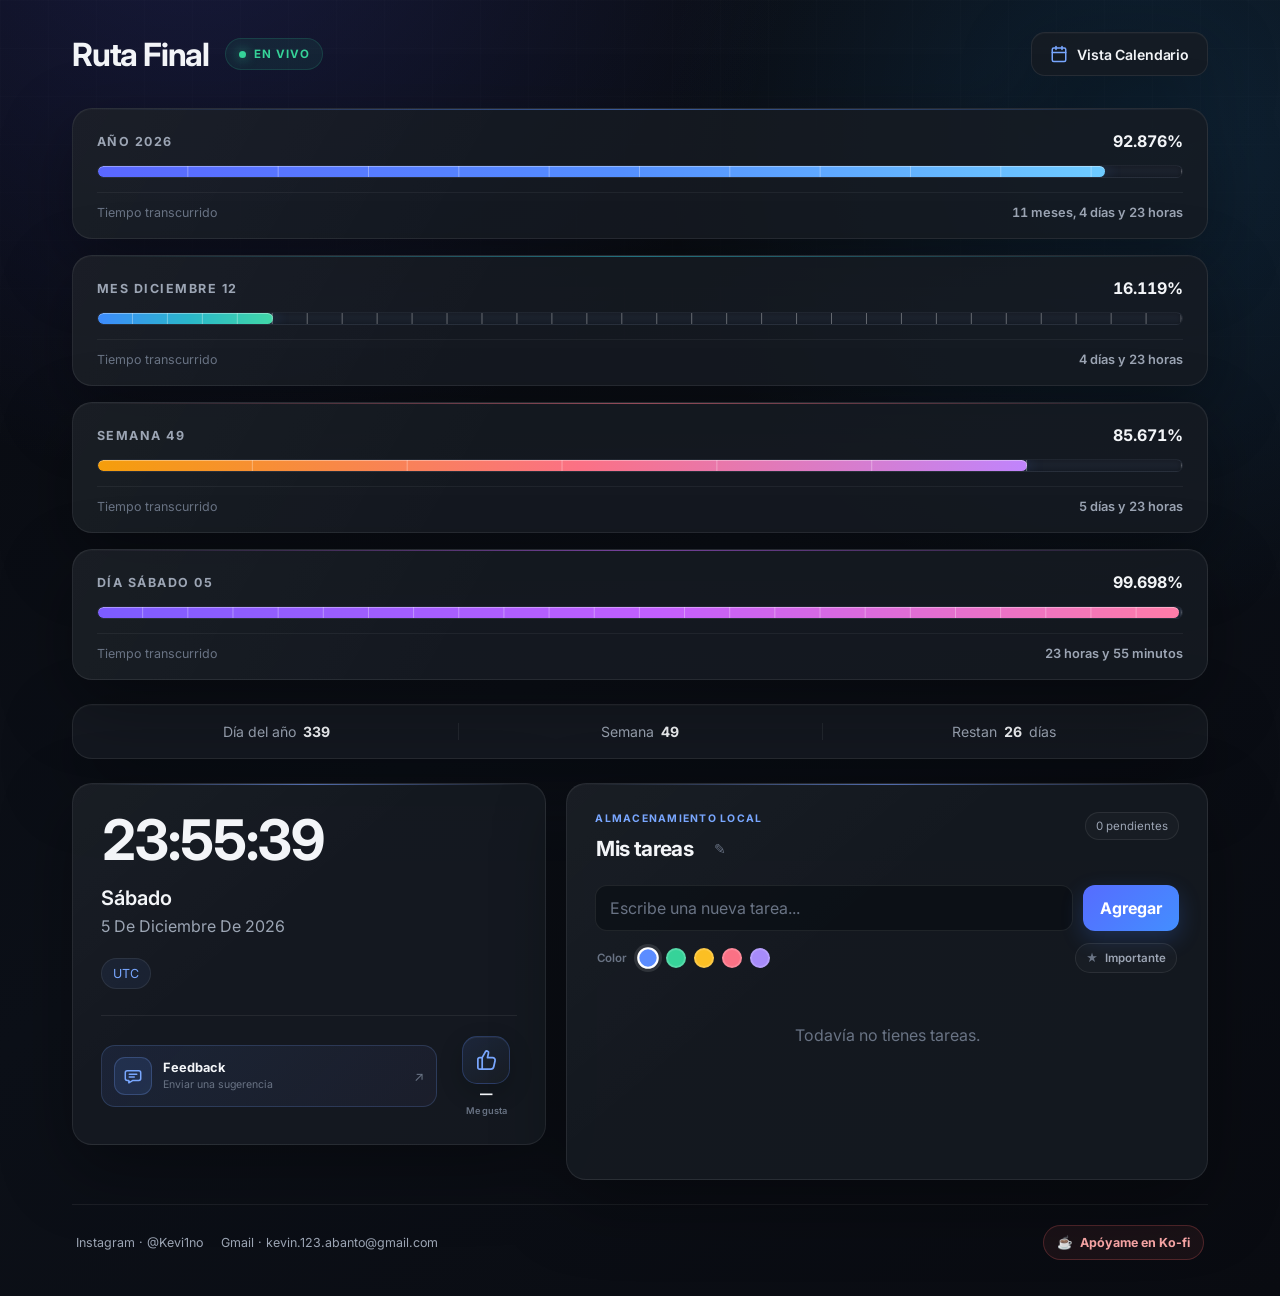
==== commit c383646c: "confirmoooo" ====
--- a/index.html
+++ b/index.html
@@ -13,7 +13,7 @@
         content="Dashboard local para visualizar el progreso del año, mes, semana y día, junto con tareas personales."
     >
 
-    <title>Dashboard de Progreso</title>
+    <title>RutaFinal</title>
 
     <!-- Fuente Inter -->
     <link rel="preconnect" href="https://fonts.googleapis.com">
@@ -2413,7 +2413,7 @@
 
             <div class="logo">
 
-                <h1>Dashboard de Progreso</h1>
+                <h1>Ruta Final</h1>
 
                 <span class="live-badge">
 
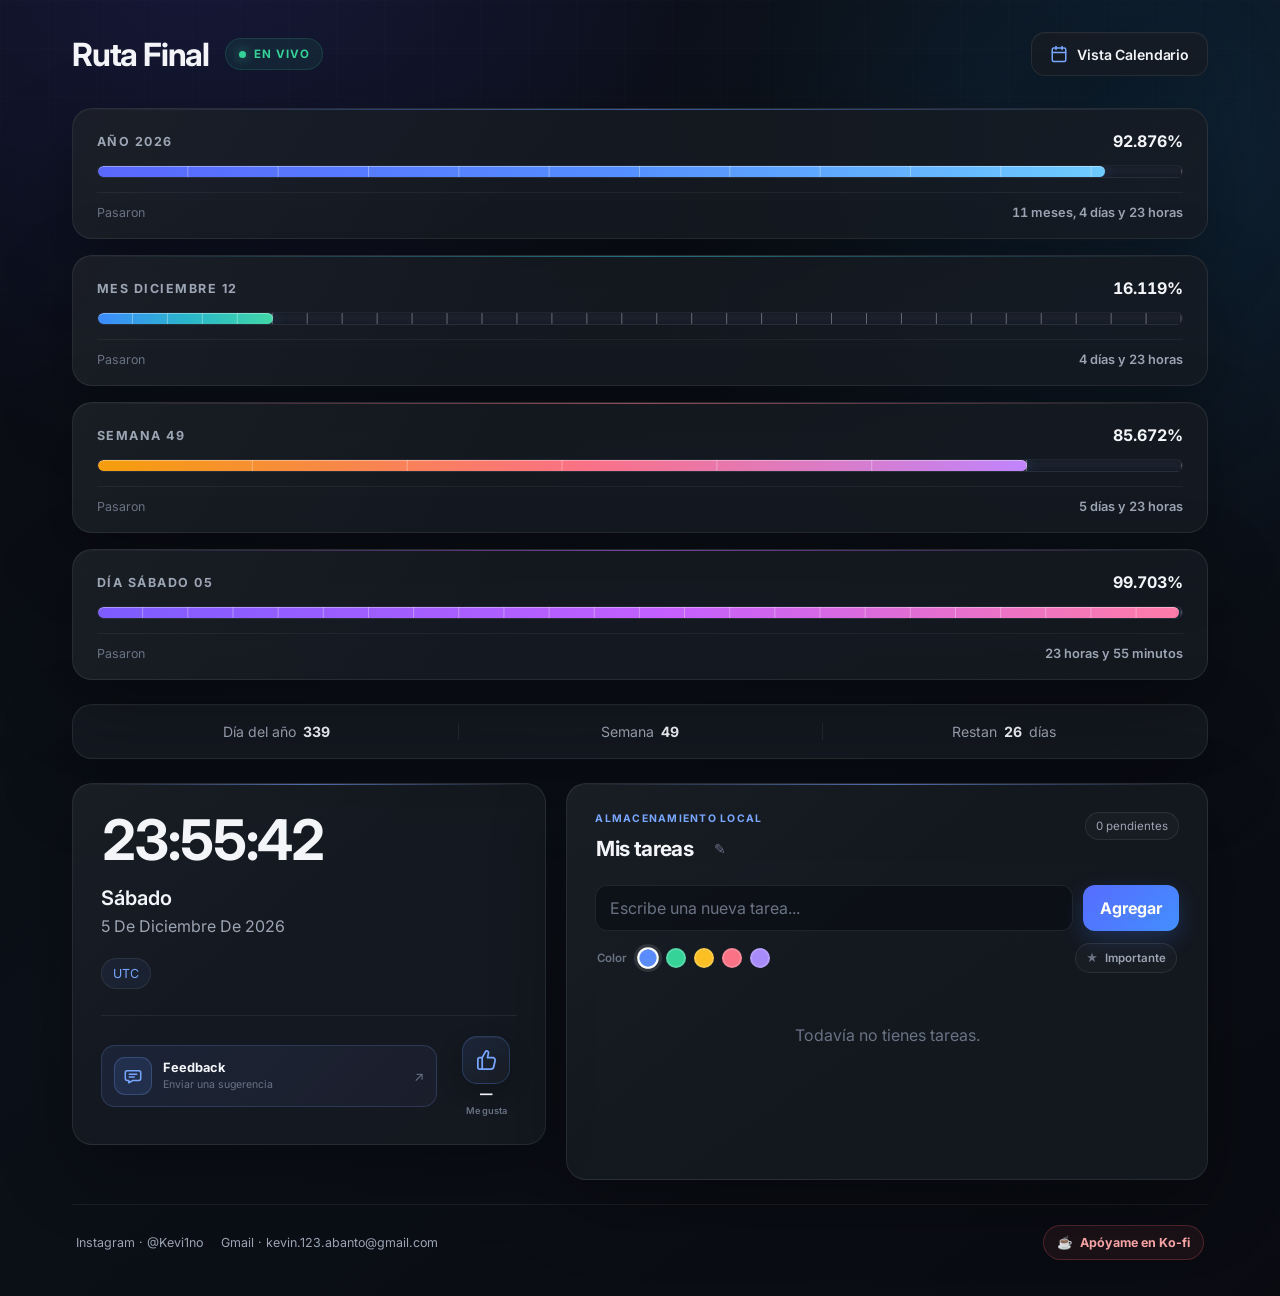
==== commit 680e5c3f: "final" ====
--- a/index.html
+++ b/index.html
@@ -609,16 +609,16 @@
     align-items: center;
     justify-content: space-between;
     flex-wrap: wrap;
-    gap: 10px 16px;
-
-    padding-top: 12px;
-    border-top: 1px solid rgba(255, 255, 255, 0.06);
+    gap: 12px 16px;
+
+    padding-top: 14px;
+    border-top: 1px solid rgba(255, 255, 255, 0.08);
 }
 
 .calendar-modal-stats {
     display: flex;
     align-items: center;
-    gap: 8px;
+    gap: 10px;
     flex-wrap: wrap;
 }
 
@@ -627,13 +627,14 @@
     align-items: center;
     gap: 8px;
 
-    padding: 6px 12px;
+    padding: 7px 14px;
 
     border: 1px solid var(--border);
-    border-radius: 10px;
+    border-radius: 12px;
 
     background: var(--surface);
-    font-size: 0.78rem;
+    font-size: 0.8rem;
+    transition: transform 140ms ease, background 140ms ease;
 }
 
 .calendar-stat-pill.is-elapsed {
@@ -649,6 +650,14 @@
 .calendar-stat-pill.is-remaining {
     border-color: rgba(54, 211, 153, 0.28);
     background: rgba(54, 211, 153, 0.08);
+}
+
+.calendar-stat-label {
+    display: inline-flex;
+    align-items: center;
+    gap: 6px;
+    color: var(--text-secondary);
+    font-weight: 600;
 }
 
 .calendar-stat-dot {
@@ -656,6 +665,7 @@
     width: 6px;
     height: 6px;
     border-radius: 50%;
+    flex-shrink: 0;
 }
 
 .calendar-stat-pill.is-elapsed .calendar-stat-dot {
@@ -673,9 +683,10 @@
     box-shadow: 0 0 6px #36d399;
 }
 
-.calendar-stat-label {
-    color: var(--text-secondary);
-    font-weight: 500;
+.calendar-stat-values {
+    display: inline-flex;
+    align-items: baseline;
+    gap: 5px;
 }
 
 .calendar-stat-val {
@@ -698,7 +709,7 @@
 
 .calendar-stat-percent {
     color: var(--text-muted);
-    font-size: 0.72rem;
+    font-size: 0.74rem;
     font-weight: 500;
 }
 
@@ -706,9 +717,9 @@
 .calendar-legend {
     display: inline-flex;
     align-items: center;
-    gap: 14px;
+    gap: 16px;
     flex-wrap: wrap;
-    font-size: 0.74rem;
+    font-size: 0.76rem;
     color: var(--text-secondary);
 }
 
@@ -722,10 +733,10 @@
     display: inline-flex;
     align-items: center;
     justify-content: center;
-    width: 15px;
-    height: 15px;
+    width: 16px;
+    height: 16px;
     border-radius: 4px;
-    font-size: 0.65rem;
+    font-size: 0.68rem;
     font-weight: 800;
 }
 
@@ -748,7 +759,7 @@
     color: var(--text-muted);
 }
 
-/* Responsive: 3 columns on Mobile / Tablet (Enero - Marzo, Abril - Junio, etc.) */
+/* Responsive: Mobile & Tablet (3 columnas de meses y cuadros inferiores adaptados) */
 @media (max-width: 960px) {
     .calendar-modal {
         padding: 8px;
@@ -820,38 +831,90 @@
         font-size: 0.92em;
     }
 
+    /* Cuadros finales de información: 100% responsive para celular */
     .calendar-modal-bottom {
-        padding-top: 8px;
+        display: flex;
+        flex-direction: column;
         gap: 8px;
+        padding-top: 10px;
+        border-top: 1px solid rgba(255, 255, 255, 0.08);
+        width: 100%;
     }
 
     .calendar-modal-stats {
+        display: grid;
+        grid-template-columns: repeat(3, 1fr);
         gap: 6px;
         width: 100%;
-        display: grid;
-        grid-template-columns: repeat(3, 1fr);
     }
 
     .calendar-stat-pill {
-        padding: 5px 8px;
-        font-size: 0.72rem;
+        display: flex;
+        flex-direction: column;
+        align-items: center;
+        justify-content: center;
+        text-align: center;
+        padding: 7px 4px 6px;
+        border-radius: 10px;
+        gap: 3px;
+        min-width: 0;
+        width: 100%;
+    }
+
+    .calendar-stat-label {
+        font-size: 0.62rem;
+        font-weight: 600;
+        text-transform: uppercase;
+        letter-spacing: 0.02em;
         gap: 4px;
+        white-space: nowrap;
+        overflow: hidden;
+        text-overflow: ellipsis;
+        max-width: 100%;
+    }
+
+    .calendar-stat-dot {
+        width: 5px;
+        height: 5px;
+    }
+
+    .calendar-stat-values {
+        display: flex;
+        align-items: baseline;
         justify-content: center;
-    }
-
-    .calendar-stat-label {
-        font-size: 0.68rem;
+        gap: 3px;
+        flex-wrap: wrap;
+    }
+
+    .calendar-stat-val {
+        font-size: 0.88rem;
+        font-weight: 800;
+        line-height: 1.1;
     }
 
     .calendar-stat-percent {
-        font-size: 0.64rem;
+        font-size: 0.62rem;
+        line-height: 1;
     }
 
     .calendar-legend {
-        font-size: 0.68rem;
-        gap: 10px;
+        display: flex;
+        align-items: center;
         justify-content: center;
+        flex-wrap: wrap;
+        gap: 6px 12px;
+        padding: 6px 8px;
+        border-radius: 10px;
+        background: rgba(255, 255, 255, 0.03);
+        border: 1px solid rgba(255, 255, 255, 0.05);
+        font-size: 0.66rem;
         width: 100%;
+    }
+
+    .legend-bullet {
+        width: 13px;
+        height: 13px;
+        font-size: 0.6rem;
     }
 }
 
@@ -872,13 +935,31 @@
         font-size: 0.62rem;
     }
 
+    .calendar-modal-stats {
+        gap: 4px;
+    }
+
     .calendar-stat-pill {
+        padding: 6px 2px 5px;
+    }
+
+    .calendar-stat-label {
+        font-size: 0.58rem;
+        gap: 3px;
+    }
+
+    .calendar-stat-val {
+        font-size: 0.82rem;
+    }
+
+    .calendar-stat-percent {
+        font-size: 0.58rem;
+    }
+
+    .calendar-legend {
+        font-size: 0.62rem;
+        gap: 4px 8px;
         padding: 4px 6px;
-        font-size: 0.66rem;
-    }
-
-    .calendar-stat-label {
-        display: none;
     }
 }
 
@@ -2632,7 +2713,7 @@
                     <div class="progress-detail">
 
                         <span id="weekDetailLabel">
-                            Tiempo transcurrido
+                            Pasaron
                         </span>
 
                         <strong id="weekDetail">
@@ -3135,44 +3216,56 @@
 
                         <!-- Días transcurridos -->
                         <div class="calendar-stat-pill is-elapsed">
-                            <span class="calendar-stat-dot"></span>
-                            <span class="calendar-stat-label">Transcurridos:</span>
-                            <strong
-                                id="calendarElapsedStat"
-                                class="calendar-stat-val"
-                            >0</strong>
-                            <span
-                                id="calendarElapsedPercent"
-                                class="calendar-stat-percent"
-                            >(0.0%)</span>
+                            <span class="calendar-stat-label">
+                                <span class="calendar-stat-dot"></span>
+                                Transcurridos:
+                            </span>
+                            <div class="calendar-stat-values">
+                                <strong
+                                    id="calendarElapsedStat"
+                                    class="calendar-stat-val"
+                                >0</strong>
+                                <span
+                                    id="calendarElapsedPercent"
+                                    class="calendar-stat-percent"
+                                >(0.0%)</span>
+                            </div>
                         </div>
 
                         <!-- Día actual -->
                         <div class="calendar-stat-pill is-today">
-                            <span class="calendar-stat-dot"></span>
-                            <span class="calendar-stat-label">Hoy:</span>
-                            <strong
-                                id="calendarTodayStat"
-                                class="calendar-stat-val"
-                            >-</strong>
-                            <span
-                                id="calendarTodayNumber"
-                                class="calendar-stat-percent"
-                            >-</span>
+                            <span class="calendar-stat-label">
+                                <span class="calendar-stat-dot"></span>
+                                Hoy:
+                            </span>
+                            <div class="calendar-stat-values">
+                                <strong
+                                    id="calendarTodayStat"
+                                    class="calendar-stat-val"
+                                >-</strong>
+                                <span
+                                    id="calendarTodayNumber"
+                                    class="calendar-stat-percent"
+                                >-</span>
+                            </div>
                         </div>
 
                         <!-- Días que faltan -->
                         <div class="calendar-stat-pill is-remaining">
-                            <span class="calendar-stat-dot"></span>
-                            <span class="calendar-stat-label">Faltan:</span>
-                            <strong
-                                id="calendarRemainingStat"
-                                class="calendar-stat-val"
-                            >0</strong>
-                            <span
-                                id="calendarRemainingPercent"
-                                class="calendar-stat-percent"
-                            >(0.0%)</span>
+                            <span class="calendar-stat-label">
+                                <span class="calendar-stat-dot"></span>
+                                Faltan:
+                            </span>
+                            <div class="calendar-stat-values">
+                                <strong
+                                    id="calendarRemainingStat"
+                                    class="calendar-stat-val"
+                                >0</strong>
+                                <span
+                                    id="calendarRemainingPercent"
+                                    class="calendar-stat-percent"
+                                >(0.0%)</span>
+                            </div>
                         </div>
 
                     </div>
@@ -3214,8 +3307,8 @@
         data-week="SEMANA"
         data-day="D&#205;A"
         data-remaining="RESTANTE"
-        data-elapsed-time="Tiempo transcurrido"
-        data-remaining-time="Tiempo que queda"
+        data-elapsed-time="Pasaron"
+        data-remaining-time="Quedan"
         data-and="y"
         data-month-unit-singular="mes"
         data-month-unit-plural="meses"
@@ -3502,8 +3595,8 @@
         week: "SEMANA",
         day: "D\u00CDA",
         remaining: "RESTANTE",
-        elapsedTime: "Tiempo transcurrido",
-        remainingTime: "Tiempo que queda",
+        elapsedTime: "Pasaron",
+        remainingTime: "Quedan",
         and: "y",
         monthUnitSingular: "mes",
         monthUnitPlural: "meses",
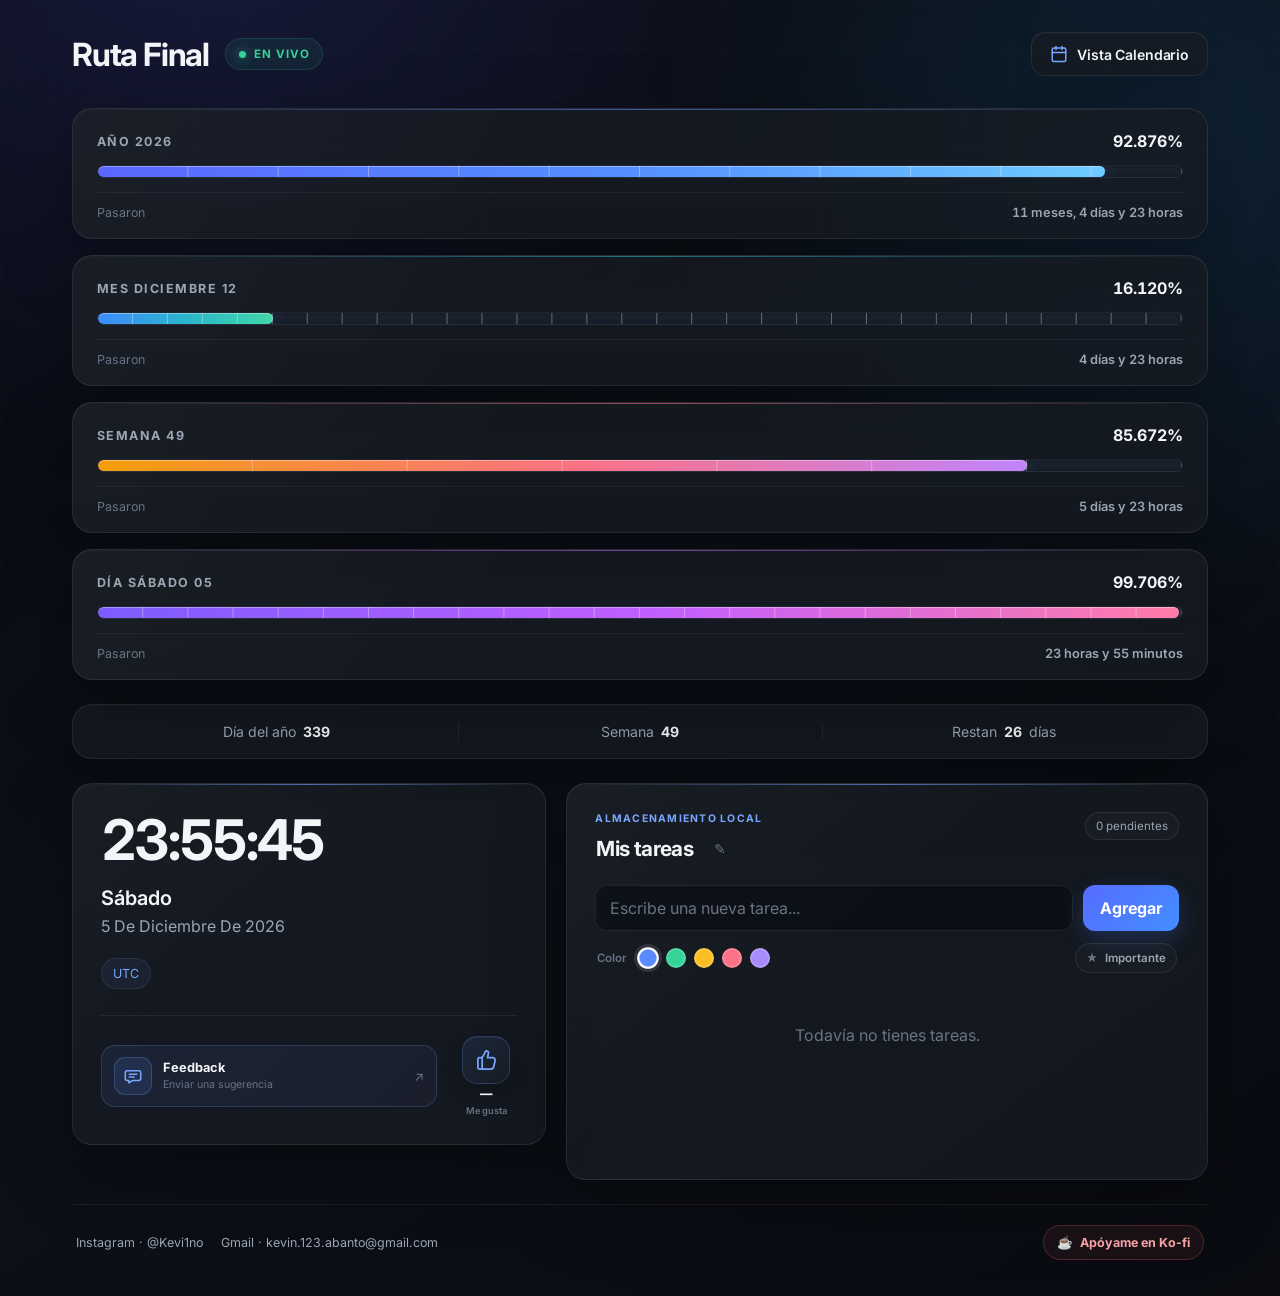
==== commit a18988bc: "notas de calendario" ====
--- a/index.html
+++ b/index.html
@@ -526,8 +526,9 @@
     font-weight: 500;
     font-variant-numeric: tabular-nums;
     color: var(--text);
-
-    transition: transform 120ms ease, background 120ms ease;
+    border: 1px solid transparent;
+
+    transition: transform 120ms ease, background 120ms ease, border-color 120ms ease;
 }
 
 .day-cell.is-empty {
@@ -539,6 +540,44 @@
     position: relative;
     z-index: 1;
     line-height: 1;
+}
+
+/* Clickable Day (Hoy y fechas futuras) */
+.day-cell.is-clickable {
+    cursor: pointer;
+}
+
+.day-cell.is-clickable:hover {
+    background: rgba(255, 255, 255, 0.08);
+    transform: scale(1.16);
+    z-index: 4;
+}
+
+.day-cell.is-clickable:focus-visible {
+    outline: 2px solid #5b8cff;
+    outline-offset: 1px;
+    z-index: 4;
+}
+
+/* Day with Note: Star indicator without covering number */
+.day-cell.has-note {
+    border-color: rgba(245, 158, 11, 0.35);
+}
+
+.day-cell.has-note:not(.is-today) {
+    background: rgba(245, 158, 11, 0.08);
+}
+
+.day-note-star {
+    position: absolute;
+    top: 1px;
+    right: 2px;
+    z-index: 3;
+    font-size: 0.52rem;
+    color: #fbbf24;
+    line-height: 1;
+    pointer-events: none;
+    text-shadow: 0 0 4px rgba(251, 191, 36, 0.7);
 }
 
 /* Past Day (Con X roja y número claramente visible) */
@@ -759,6 +798,12 @@
     color: var(--text-muted);
 }
 
+.legend-bullet.is-note {
+    background: rgba(245, 158, 11, 0.16);
+    border: 1px solid rgba(245, 158, 11, 0.4);
+    color: #fbbf24;
+}
+
 /* Responsive: Mobile & Tablet (3 columnas de meses y cuadros inferiores adaptados) */
 @media (max-width: 960px) {
     .calendar-modal {
@@ -829,6 +874,12 @@
 
     .day-cell.is-past .day-x-mark {
         font-size: 0.92em;
+    }
+
+    .day-note-star {
+        top: 1px;
+        right: 1px;
+        font-size: 0.46rem;
     }
 
     /* Cuadros finales de información: 100% responsive para celular */
@@ -935,6 +986,12 @@
         font-size: 0.62rem;
     }
 
+    .day-note-star {
+        top: 0px;
+        right: 1px;
+        font-size: 0.42rem;
+    }
+
     .calendar-modal-stats {
         gap: 4px;
     }
@@ -961,6 +1018,246 @@
         gap: 4px 8px;
         padding: 4px 6px;
     }
+}
+
+/* ==========================================
+   CALENDAR NOTE MODAL
+========================================== */
+
+.calendar-note-modal {
+    position: fixed;
+    inset: 0;
+    z-index: 1050;
+
+    display: flex;
+    align-items: center;
+    justify-content: center;
+
+    padding: 16px;
+
+    opacity: 0;
+    visibility: hidden;
+    pointer-events: none;
+
+    transition:
+        opacity 200ms ease,
+        visibility 200ms ease;
+}
+
+.calendar-note-modal.is-open {
+    opacity: 1;
+    visibility: visible;
+    pointer-events: auto;
+}
+
+.calendar-note-backdrop {
+    position: absolute;
+    inset: 0;
+
+    background: rgba(4, 6, 12, 0.78);
+    backdrop-filter: blur(8px);
+    -webkit-backdrop-filter: blur(8px);
+}
+
+.calendar-note-dialog {
+    position: relative;
+    z-index: 1;
+
+    width: min(440px, 100%);
+
+    border: 1px solid var(--border-strong);
+    border-radius: 18px;
+
+    background:
+        radial-gradient(
+            circle at 10% 0%,
+            rgba(245, 158, 11, 0.08),
+            transparent 40%
+        ),
+        linear-gradient(
+            165deg,
+            #171c28 0%,
+            #0e121a 100%
+        );
+
+    box-shadow:
+        0 24px 60px rgba(0, 0, 0, 0.75),
+        0 0 0 1px rgba(255, 255, 255, 0.06);
+
+    transform: scale(0.95) translateY(8px);
+    transition: transform 200ms cubic-bezier(0.16, 1, 0.3, 1);
+    overflow: hidden;
+}
+
+.calendar-note-modal.is-open .calendar-note-dialog {
+    transform: scale(1) translateY(0);
+}
+
+.calendar-note-header {
+    display: flex;
+    align-items: center;
+    justify-content: space-between;
+    gap: 12px;
+
+    padding: 16px 20px 12px;
+    border-bottom: 1px solid rgba(255, 255, 255, 0.06);
+}
+
+.calendar-note-header-info {
+    display: flex;
+    align-items: center;
+    gap: 8px;
+}
+
+.calendar-note-icon {
+    display: grid;
+    place-items: center;
+    width: 28px;
+    height: 28px;
+    border-radius: 8px;
+    background: rgba(245, 158, 11, 0.15);
+    border: 1px solid rgba(245, 158, 11, 0.35);
+    color: #fbbf24;
+    font-size: 0.9rem;
+}
+
+.calendar-note-title {
+    font-size: 1.05rem;
+    font-weight: 700;
+    color: var(--text);
+    letter-spacing: -0.01em;
+}
+
+.calendar-note-close {
+    display: grid;
+    place-items: center;
+    width: 32px;
+    height: 32px;
+    border: 1px solid var(--border);
+    border-radius: 8px;
+    cursor: pointer;
+    background: var(--surface);
+    color: var(--text-secondary);
+    font-size: 0.95rem;
+    transition:
+        transform 160ms ease,
+        background 160ms ease,
+        color 160ms ease,
+        border-color 160ms ease;
+}
+
+.calendar-note-close:hover {
+    transform: scale(1.08);
+    background: rgba(239, 68, 68, 0.16);
+    color: #f87171;
+    border-color: rgba(239, 68, 68, 0.4);
+}
+
+.calendar-note-close:focus-visible {
+    outline: 3px solid rgba(239, 68, 68, 0.4);
+    outline-offset: 2px;
+}
+
+.calendar-note-form {
+    display: flex;
+    flex-direction: column;
+    gap: 12px;
+    padding: 16px 20px 20px;
+}
+
+.calendar-note-date-display {
+    font-size: 0.82rem;
+    font-weight: 600;
+    color: #93c5fd;
+    text-transform: capitalize;
+}
+
+.calendar-note-input {
+    width: 100%;
+    min-height: 100px;
+    padding: 12px 14px;
+    border-radius: 12px;
+    border: 1px solid var(--border);
+    background: rgba(255, 255, 255, 0.03);
+    color: var(--text);
+    font-family: inherit;
+    font-size: 0.88rem;
+    line-height: 1.5;
+    resize: vertical;
+    transition: border-color 160ms ease, background 160ms ease, box-shadow 160ms ease;
+}
+
+.calendar-note-input::placeholder {
+    color: var(--text-muted);
+}
+
+.calendar-note-input:focus {
+    outline: none;
+    border-color: rgba(91, 140, 255, 0.55);
+    background: rgba(255, 255, 255, 0.05);
+    box-shadow: 0 0 0 3px rgba(91, 140, 255, 0.18);
+}
+
+.calendar-note-actions {
+    display: flex;
+    align-items: center;
+    justify-content: flex-end;
+    gap: 10px;
+    margin-top: 4px;
+}
+
+.calendar-note-save-btn {
+    display: inline-flex;
+    align-items: center;
+    justify-content: center;
+    padding: 8px 18px;
+    border: none;
+    border-radius: 10px;
+    background: linear-gradient(135deg, #3b82f6 0%, #2563eb 100%);
+    color: #ffffff;
+    font-family: inherit;
+    font-size: 0.84rem;
+    font-weight: 600;
+    cursor: pointer;
+    box-shadow: 0 4px 12px rgba(37, 99, 235, 0.35);
+    transition: transform 160ms ease, box-shadow 160ms ease, filter 160ms ease;
+}
+
+.calendar-note-save-btn:hover {
+    transform: translateY(-1px);
+    filter: brightness(1.1);
+    box-shadow: 0 6px 16px rgba(37, 99, 235, 0.45);
+}
+
+.calendar-note-save-btn:active {
+    transform: translateY(0);
+}
+
+.calendar-note-delete-btn {
+    display: inline-flex;
+    align-items: center;
+    justify-content: center;
+    padding: 8px 14px;
+    border: 1px solid rgba(239, 68, 68, 0.3);
+    border-radius: 10px;
+    background: rgba(239, 68, 68, 0.1);
+    color: #fca5a5;
+    font-family: inherit;
+    font-size: 0.84rem;
+    font-weight: 600;
+    cursor: pointer;
+    transition: transform 160ms ease, background 160ms ease, border-color 160ms ease;
+}
+
+.calendar-note-delete-btn:hover {
+    transform: translateY(-1px);
+    background: rgba(239, 68, 68, 0.2);
+    border-color: rgba(239, 68, 68, 0.5);
+    color: #f87171;
+}
+
+.calendar-note-delete-btn:active {
+    transform: translateY(0);
 }
 
 
@@ -3284,6 +3581,10 @@
                             <span class="legend-bullet is-remaining">○</span>
                             <span>Días restantes</span>
                         </div>
+                        <div class="calendar-legend-item">
+                            <span class="legend-bullet is-note">★</span>
+                            <span id="calLegendNoteLabel">Con nota</span>
+                        </div>
                     </div>
 
                 </div>
@@ -3292,6 +3593,64 @@
 
         </div>
 
+    </div>
+
+    <!-- ==========================================
+         MODAL DE NOTA DE CALENDARIO
+    =========================================== -->
+    <div
+        id="calendarNoteModal"
+        class="calendar-note-modal"
+        role="dialog"
+        aria-modal="true"
+        aria-hidden="true"
+        aria-labelledby="calendarNoteTitle"
+    >
+        <div
+            id="calendarNoteBackdrop"
+            class="calendar-note-backdrop"
+        ></div>
+
+        <div class="calendar-note-dialog">
+            <div class="calendar-note-header">
+                <div class="calendar-note-header-info">
+                    <span class="calendar-note-icon" aria-hidden="true">★</span>
+                    <h3 id="calendarNoteTitle" class="calendar-note-title">Nota del día</h3>
+                </div>
+                <button
+                    id="closeCalendarNoteBtn"
+                    class="calendar-note-close"
+                    type="button"
+                    aria-label="Cerrar nota"
+                    title="Cerrar"
+                >✕</button>
+            </div>
+
+            <form id="calendarNoteForm" class="calendar-note-form">
+                <p id="calendarNoteDateDisplay" class="calendar-note-date-display">-</p>
+                <textarea
+                    id="calendarNoteInput"
+                    class="calendar-note-input"
+                    maxlength="300"
+                    rows="4"
+                    placeholder="Escribe una nota para este día..."
+                    aria-label="Contenido de la nota"
+                ></textarea>
+
+                <div class="calendar-note-actions">
+                    <button
+                        id="deleteCalendarNoteBtn"
+                        class="calendar-note-delete-btn"
+                        type="button"
+                    >Eliminar</button>
+                    <button
+                        id="saveCalendarNoteBtn"
+                        class="calendar-note-save-btn"
+                        type="submit"
+                    >Guardar</button>
+                </div>
+            </form>
+        </div>
     </div>
 
     <!--
@@ -3401,6 +3760,13 @@
         data-cal-legend-past="D&#237;as pasados"
         data-cal-legend-today="Hoy"
         data-cal-legend-remaining="D&#237;as restantes"
+        data-cal-legend-note="Con nota"
+        data-cal-note-modal-title="Nota del d&#237;a"
+        data-cal-note-close-aria="Cerrar nota"
+        data-cal-note-placeholder="Escribe una nota para este d&#237;a..."
+        data-cal-note-input-aria="Contenido de la nota"
+        data-cal-note-save-btn="Guardar"
+        data-cal-note-delete-btn="Eliminar"
     ></div>
     
     <!-- JavaScript -->
@@ -3418,6 +3784,7 @@
 const TASKS_TITLE_KEY = "progress-dashboard-tasks-title";
 const MAX_TASKS_TITLE_LENGTH = 45;
 const LIKE_VISITOR_KEY = "progress-dashboard-like-visitor";
+const CALENDAR_NOTES_KEY = "progress-dashboard-calendar-notes";
  
 const LIKES_API_URL =
     "https://dashboard-feedback-api.kevin-123-abanto.workers.dev";
@@ -3564,7 +3931,34 @@
         document.getElementById("calendarRemainingPercent"),
 
     calendarMonthsGrid:
-        document.getElementById("calendarMonthsGrid")
+        document.getElementById("calendarMonthsGrid"),
+
+    calendarNoteModal:
+        document.getElementById("calendarNoteModal"),
+
+    calendarNoteBackdrop:
+        document.getElementById("calendarNoteBackdrop"),
+
+    closeCalendarNoteBtn:
+        document.getElementById("closeCalendarNoteBtn"),
+
+    calendarNoteTitle:
+        document.getElementById("calendarNoteTitle"),
+
+    calendarNoteForm:
+        document.getElementById("calendarNoteForm"),
+
+    calendarNoteDateDisplay:
+        document.getElementById("calendarNoteDateDisplay"),
+
+    calendarNoteInput:
+        document.getElementById("calendarNoteInput"),
+
+    saveCalendarNoteBtn:
+        document.getElementById("saveCalendarNoteBtn"),
+
+    deleteCalendarNoteBtn:
+        document.getElementById("deleteCalendarNoteBtn")
 };
  
  
@@ -3690,7 +4084,15 @@
         pendingSingularTemplate:
             "{count} pendiente",
         pendingPluralTemplate:
-            "{count} pendientes"
+            "{count} pendientes",
+        calLegendNote: "Con nota",
+        calNoteModalTitle: "Nota del d\u00EDa",
+        calNoteCloseAria: "Cerrar nota",
+        calNotePlaceholder:
+            "Escribe una nota para este d\u00EDa...",
+        calNoteInputAria: "Contenido de la nota",
+        calNoteSaveBtn: "Guardar",
+        calNoteDeleteBtn: "Eliminar"
     });
 
 const labels = {
@@ -5604,6 +6006,109 @@
 }
  
  
+let isCalendarNoteOpen = false;
+let selectedNoteDateKey = null;
+
+
+function getCalendarNotes() {
+    try {
+        const raw = localStorage.getItem(CALENDAR_NOTES_KEY);
+        return raw ? JSON.parse(raw) : {};
+    } catch {
+        return {};
+    }
+}
+
+
+function saveCalendarNotes(notes) {
+    try {
+        localStorage.setItem(CALENDAR_NOTES_KEY, JSON.stringify(notes));
+    } catch {
+        // Ignored
+    }
+}
+
+
+function openCalendarNoteModal(dateKey, formattedDate) {
+    if (!ui.calendarNoteModal) {
+        return;
+    }
+
+    selectedNoteDateKey = dateKey;
+    isCalendarNoteOpen = true;
+
+    const notes = getCalendarNotes();
+    const existingNote = notes[dateKey] || "";
+
+    if (ui.calendarNoteDateDisplay) {
+        ui.calendarNoteDateDisplay.textContent = formattedDate;
+    }
+
+    if (ui.calendarNoteInput) {
+        ui.calendarNoteInput.value = existingNote;
+    }
+
+    if (ui.deleteCalendarNoteBtn) {
+        ui.deleteCalendarNoteBtn.style.display = existingNote ? "inline-flex" : "none";
+    }
+
+    ui.calendarNoteModal.classList.add("is-open");
+    ui.calendarNoteModal.setAttribute("aria-hidden", "false");
+
+    setTimeout(() => {
+        if (ui.calendarNoteInput) {
+            ui.calendarNoteInput.focus();
+        }
+    }, 60);
+}
+
+
+function closeCalendarNoteModal() {
+    if (!ui.calendarNoteModal) {
+        return;
+    }
+
+    isCalendarNoteOpen = false;
+    selectedNoteDateKey = null;
+    ui.calendarNoteModal.classList.remove("is-open");
+    ui.calendarNoteModal.setAttribute("aria-hidden", "true");
+}
+
+
+function handleCalendarNoteSubmit(event) {
+    event.preventDefault();
+    if (!selectedNoteDateKey) {
+        return;
+    }
+
+    const noteText = ui.calendarNoteInput?.value.trim() || "";
+    const notes = getCalendarNotes();
+
+    if (noteText) {
+        notes[selectedNoteDateKey] = noteText;
+    } else {
+        delete notes[selectedNoteDateKey];
+    }
+
+    saveCalendarNotes(notes);
+    closeCalendarNoteModal();
+    renderCalendarView(new Date());
+}
+
+
+function handleDeleteCalendarNote() {
+    if (!selectedNoteDateKey) {
+        return;
+    }
+
+    const notes = getCalendarNotes();
+    delete notes[selectedNoteDateKey];
+    saveCalendarNotes(notes);
+    closeCalendarNoteModal();
+    renderCalendarView(new Date());
+}
+
+
 function renderCalendarView(now) {
     if (!ui.calendarMonthsGrid) {
         return;
@@ -5694,6 +6199,7 @@
     }
  
     const weekdayHeaders = getLocalizedWeekdayHeaders();
+    const calendarNotes = getCalendarNotes();
     const monthFrag = document.createDocumentFragment();
  
     for (let m = 0; m < 12; m++) {
@@ -5751,11 +6257,15 @@
             const cell = document.createElement("div");
             cell.className = "day-cell";
  
-            const cellDate = new Date(
+            const cellDateObj = new Date(
                 currentYear,
                 m,
                 d
-            ).getTime();
+            );
+            const cellDate = cellDateObj.getTime();
+            const dateKey = `${currentYear}-${String(m + 1).padStart(2, "0")}-${String(d).padStart(2, "0")}`;
+            const noteText = calendarNotes[dateKey] || "";
+            const hasNote = Boolean(noteText);
  
             let status = "";
  
@@ -5774,27 +6284,62 @@
  
                 cell.appendChild(numSpan);
                 cell.appendChild(xMark);
-            } else if (cellDate === todayMidnight) {
-                cell.classList.add("is-today");
-                status = labels.calStatusToday || "";
- 
+            } else {
+                cell.classList.add("is-clickable");
+                cell.setAttribute("role", "button");
+                cell.setAttribute("tabindex", "0");
+
+                let formattedDateStr = "";
+                try {
+                    formattedDateStr = new Intl.DateTimeFormat(dashboardLocale, {
+                        day: "numeric",
+                        month: "long",
+                        year: "numeric"
+                    }).format(cellDateObj);
+                } catch {
+                    formattedDateStr = `${d} / ${m + 1} / ${currentYear}`;
+                }
+
+                cell.addEventListener("click", () => {
+                    openCalendarNoteModal(dateKey, formattedDateStr);
+                });
+
+                cell.addEventListener("keydown", (event) => {
+                    if (
+                        event.key === "Enter" ||
+                        event.key === " "
+                    ) {
+                        event.preventDefault();
+                        openCalendarNoteModal(dateKey, formattedDateStr);
+                    }
+                });
+
+                if (cellDate === todayMidnight) {
+                    cell.classList.add("is-today");
+                    status = labels.calStatusToday || "";
+                } else {
+                    cell.classList.add("is-future");
+                    status = labels.calStatusFuture || "";
+                }
+
                 const numSpan = document.createElement("span");
                 numSpan.className = "day-number";
                 numSpan.textContent = String(d);
- 
-                cell.appendChild(numSpan);
-            } else {
-                cell.classList.add("is-future");
-                status = labels.calStatusFuture || "";
- 
-                const numSpan = document.createElement("span");
-                numSpan.className = "day-number";
-                numSpan.textContent = String(d);
- 
                 cell.appendChild(numSpan);
             }
- 
-            cell.title = formatTranslation(
+
+            if (hasNote) {
+                cell.classList.add("has-note");
+
+                const starSpan = document.createElement("span");
+                starSpan.className = "day-note-star";
+                starSpan.setAttribute("aria-hidden", "true");
+                starSpan.textContent = "\u2605";
+
+                cell.appendChild(starSpan);
+            }
+ 
+            let tooltip = formatTranslation(
                 labels.calDayTooltipTemplate,
                 {
                     day: d,
@@ -5803,7 +6348,12 @@
                     status: status
                 }
             );
- 
+
+            if (hasNote) {
+                tooltip += ` \u2014 ${noteText}`;
+            }
+ 
+            cell.title = tooltip;
             daysGrid.appendChild(cell);
         }
  
@@ -5901,15 +6451,44 @@
         closeCalendarModal
     );
 }
+
+if (ui.closeCalendarNoteBtn) {
+    ui.closeCalendarNoteBtn.addEventListener(
+        "click",
+        closeCalendarNoteModal
+    );
+}
+
+if (ui.calendarNoteBackdrop) {
+    ui.calendarNoteBackdrop.addEventListener(
+        "click",
+        closeCalendarNoteModal
+    );
+}
+
+if (ui.calendarNoteForm) {
+    ui.calendarNoteForm.addEventListener(
+        "submit",
+        handleCalendarNoteSubmit
+    );
+}
+
+if (ui.deleteCalendarNoteBtn) {
+    ui.deleteCalendarNoteBtn.addEventListener(
+        "click",
+        handleDeleteCalendarNote
+    );
+}
  
 document.addEventListener(
     "keydown",
     (event) => {
-        if (
-            event.key === "Escape" &&
-            isCalendarOpen
-        ) {
-            closeCalendarModal();
+        if (event.key === "Escape") {
+            if (isCalendarNoteOpen) {
+                closeCalendarNoteModal();
+            } else if (isCalendarOpen) {
+                closeCalendarModal();
+            }
         }
     }
 );
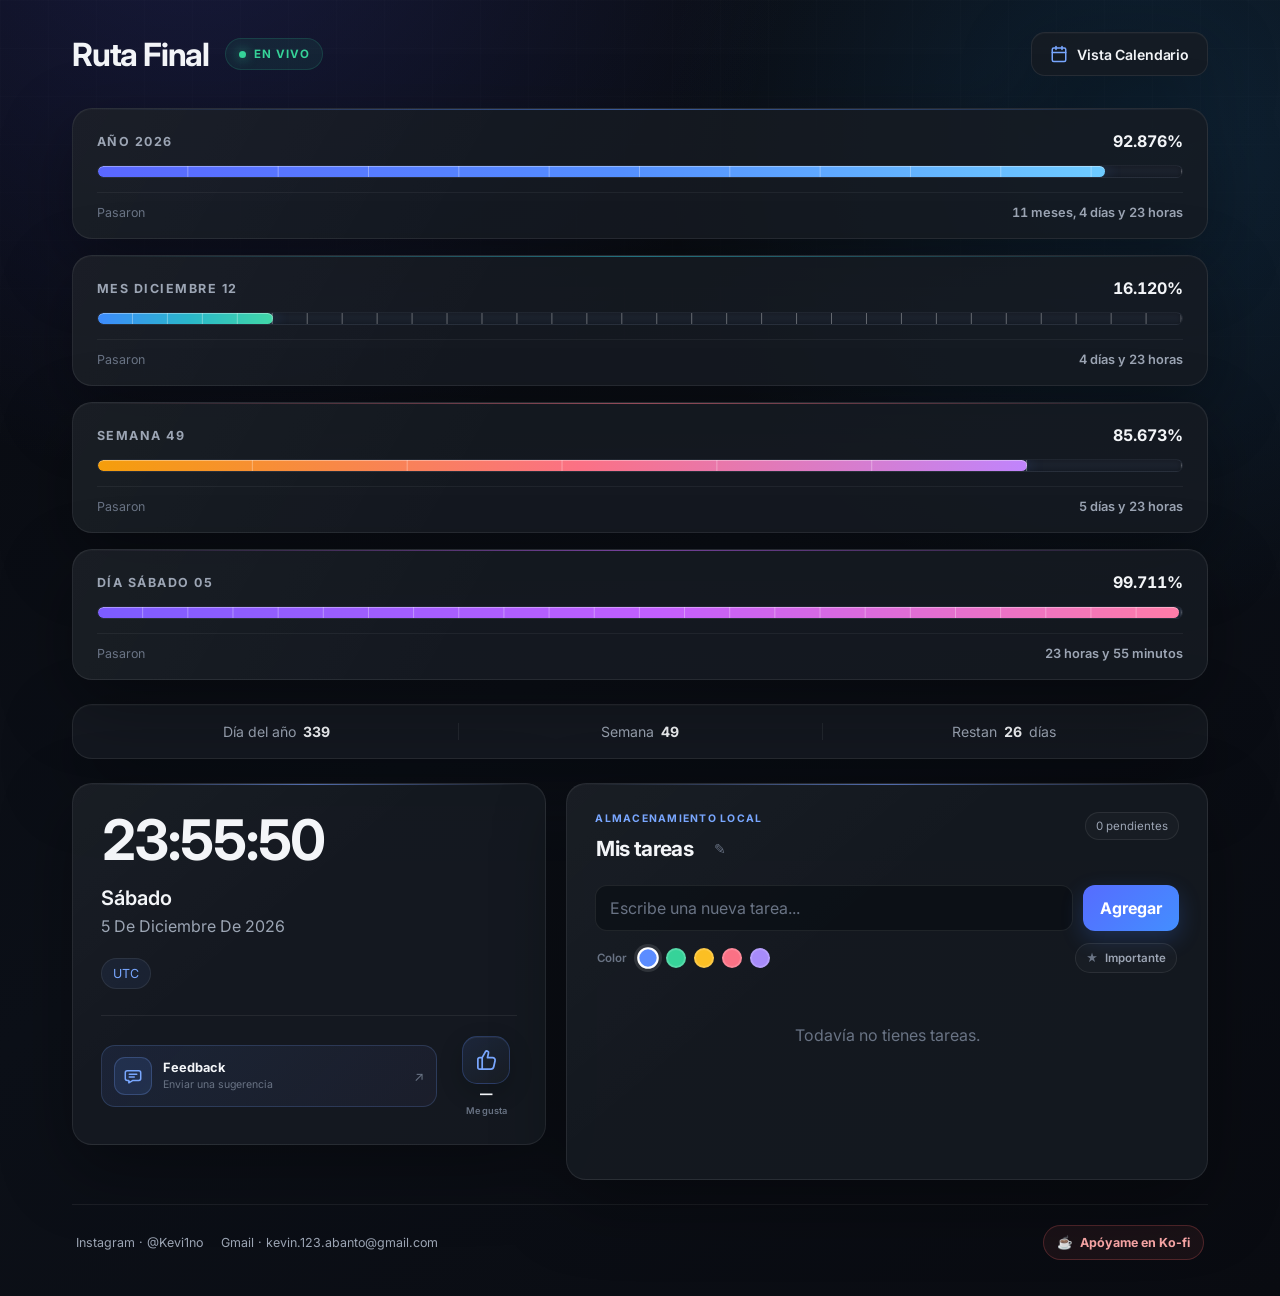
==== commit f1b1c0f0: "Añade SEO base y favicon multiformato" ====
--- a/index.html
+++ b/index.html
@@ -8,12 +8,66 @@
         content="width=device-width, initial-scale=1.0"
     >
 
+    <!-- SEO principal: traducir estos metadatos en cada versión de idioma -->
+    <title>Progreso del año, mes, semana y día | RutaFinal</title>
+
     <meta
         name="description"
-        content="Dashboard local para visualizar el progreso del año, mes, semana y día, junto con tareas personales."
+        content="Visualiza en tiempo real cuánto ha transcurrido y cuánto falta del año, mes, semana y día. Organiza tareas y añade notas a tu calendario."
     >
 
-    <title>RutaFinal</title>
+    <meta
+        name="robots"
+        content="index, follow, max-image-preview:large, max-snippet:-1, max-video-preview:-1"
+    >
+
+    <link rel="canonical" href="https://big-strategy.com/">
+
+    <!-- Identidad visual compartida por todos los idiomas -->
+    <link rel="icon" href="/favicon.ico">
+    <link rel="icon" type="image/png" sizes="48x48" href="/favicon-48x48.png">
+    <link rel="icon" type="image/png" sizes="32x32" href="/favicon-32x32.png">
+    <link rel="icon" type="image/png" sizes="16x16" href="/favicon-16x16.png">
+    <link rel="apple-touch-icon" sizes="180x180" href="/apple-touch-icon.png">
+    <link rel="manifest" href="/site.webmanifest">
+
+    <meta name="application-name" content="RutaFinal">
+    <meta name="apple-mobile-web-app-title" content="RutaFinal">
+    <meta name="theme-color" content="#090b11">
+    <meta name="color-scheme" content="dark">
+
+    <!-- Vista previa al compartir; el texto se localizará por idioma -->
+    <meta property="og:type" content="website">
+    <meta property="og:site_name" content="RutaFinal">
+    <meta property="og:locale" content="es_PE">
+    <meta property="og:url" content="https://big-strategy.com/">
+    <meta property="og:title" content="Progreso del año, mes, semana y día | RutaFinal">
+    <meta property="og:description" content="Visualiza en tiempo real cuánto ha transcurrido y cuánto falta del año, mes, semana y día. Organiza tareas y añade notas a tu calendario.">
+
+    <meta name="twitter:card" content="summary">
+    <meta name="twitter:title" content="Progreso del año, mes, semana y día | RutaFinal">
+    <meta name="twitter:description" content="Visualiza en tiempo real cuánto ha transcurrido y cuánto falta del año, mes, semana y día. Organiza tareas y añade notas a tu calendario.">
+
+    <script type="application/ld+json">
+    {
+        "@context": "https://schema.org",
+        "@type": "WebApplication",
+        "name": "RutaFinal",
+        "url": "https://big-strategy.com/",
+        "description": "Visualiza en tiempo real cuánto ha transcurrido y cuánto falta del año, mes, semana y día. Organiza tareas y añade notas a tu calendario.",
+        "applicationCategory": "ProductivityApplication",
+        "operatingSystem": "Any",
+        "browserRequirements": "Requires JavaScript",
+        "inLanguage": "es-PE",
+        "isAccessibleForFree": true,
+        "featureList": [
+            "Progreso del año, mes, semana y día en tiempo real",
+            "Vista de tiempo transcurrido y restante",
+            "Tareas personales guardadas en el dispositivo",
+            "Calendario anual con notas por día"
+        ]
+    }
+    </script>
 
     <!-- Fuente Inter -->
     <link rel="preconnect" href="https://fonts.googleapis.com">
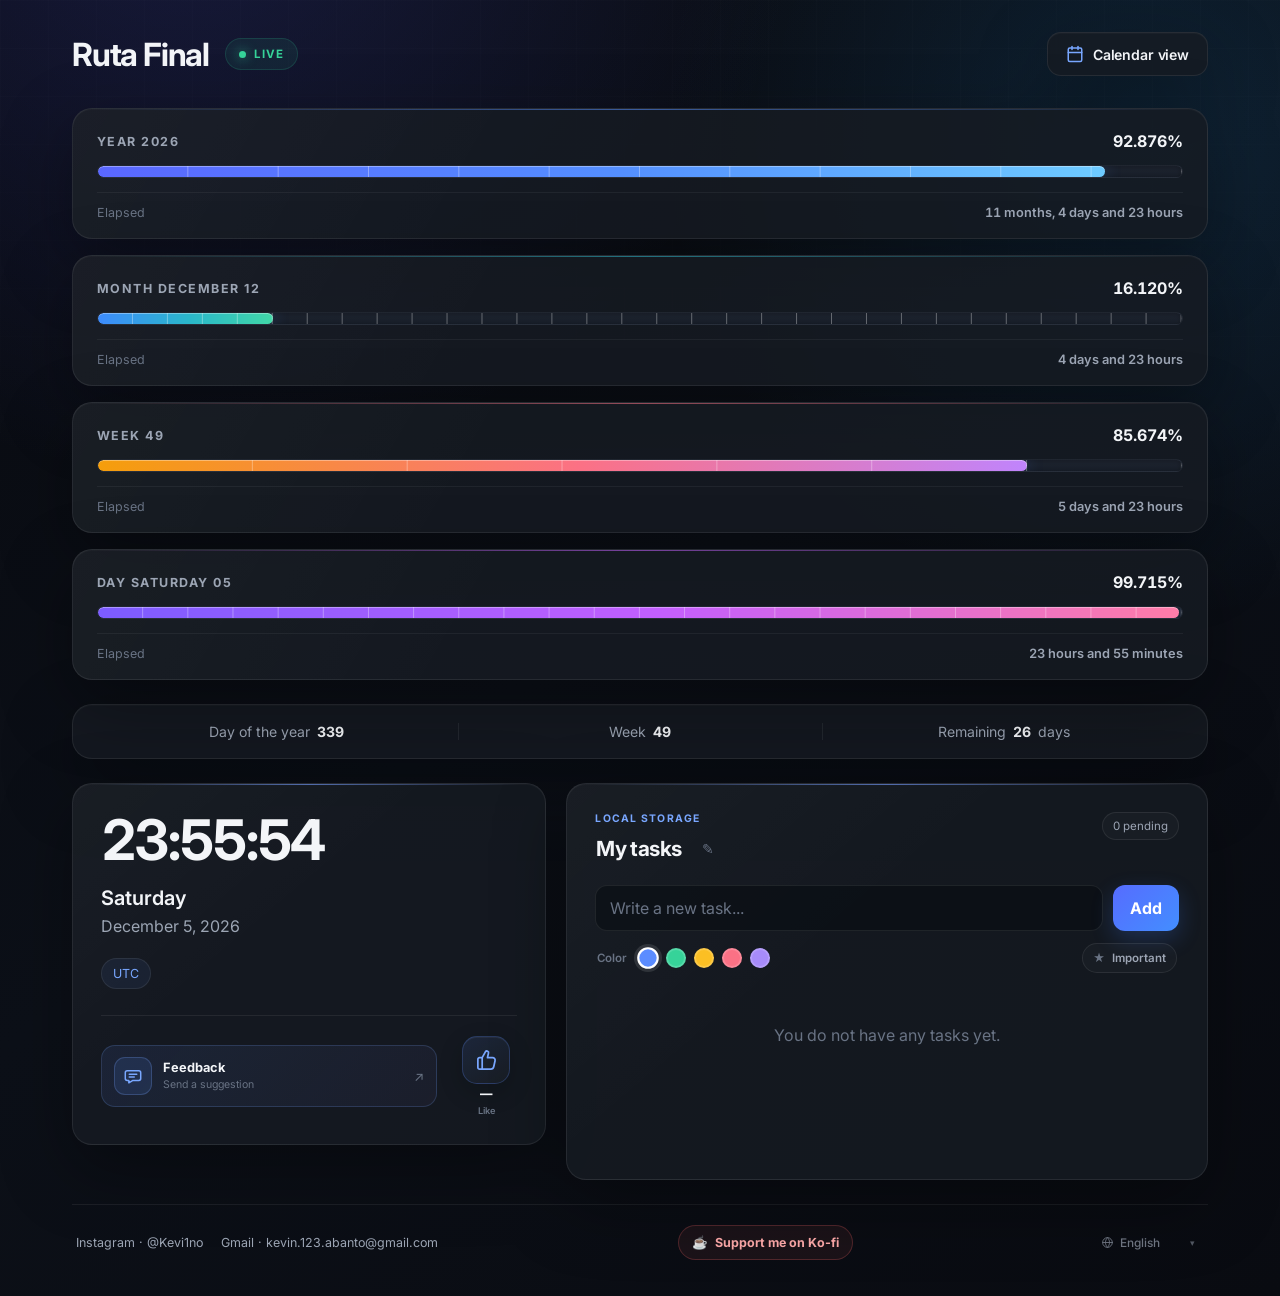
==== commit 53da0034: "Move language selector to subtle footer control" ====
--- a/index.html
+++ b/index.html
@@ -1,5 +1,5 @@
 <!DOCTYPE html>
-<html lang="es-PE" data-build="standalone-v13">
+<html lang="es-PE" dir="ltr" data-locale-code="es" data-build="standalone-v14-i18n">
 <head>
     <meta charset="UTF-8">
 
@@ -22,6 +22,20 @@
     >
 
     <link rel="canonical" href="https://big-strategy.com/">
+
+    <link rel="alternate" hreflang="es" href="https://big-strategy.com/">
+    <link rel="alternate" hreflang="en" href="https://big-strategy.com/en/">
+    <link rel="alternate" hreflang="pt-BR" href="https://big-strategy.com/pt/">
+    <link rel="alternate" hreflang="zh-Hans" href="https://big-strategy.com/zh/">
+    <link rel="alternate" hreflang="ja" href="https://big-strategy.com/ja/">
+    <link rel="alternate" hreflang="ko" href="https://big-strategy.com/ko/">
+    <link rel="alternate" hreflang="de" href="https://big-strategy.com/de/">
+    <link rel="alternate" hreflang="fr" href="https://big-strategy.com/fr/">
+    <link rel="alternate" hreflang="it" href="https://big-strategy.com/it/">
+    <link rel="alternate" hreflang="hi" href="https://big-strategy.com/hi/">
+    <link rel="alternate" hreflang="ar" href="https://big-strategy.com/ar/">
+    <link rel="alternate" hreflang="ru" href="https://big-strategy.com/ru/">
+    <link rel="alternate" hreflang="x-default" href="https://big-strategy.com/">
 
     <!-- Identidad visual compartida por todos los idiomas -->
     <link rel="icon" href="/favicon.ico">
@@ -69,6 +83,39 @@
     }
     </script>
 
+    <script>
+    (() => {
+        const LANGUAGE_KEY = "rutafinal-language";
+        const routes = {"es":"/","en":"/en/","pt":"/pt/","zh":"/zh/","ja":"/ja/","ko":"/ko/","de":"/de/","fr":"/fr/","it":"/it/","hi":"/hi/","ar":"/ar/","ru":"/ru/"};
+        const isRoot = location.pathname === "/" || location.pathname === "/index.html";
+        const isCrawler = /bot|crawler|spider|crawling/i.test(navigator.userAgent);
+
+        if (!isRoot || isCrawler) {
+            return;
+        }
+
+        let savedLanguage = "";
+
+        try {
+            savedLanguage = localStorage.getItem(LANGUAGE_KEY) || "";
+        } catch {}
+
+        const preferredLanguages = savedLanguage
+            ? [savedLanguage]
+            : (navigator.languages?.length ? navigator.languages : [navigator.language]);
+
+        const selectedLanguage = preferredLanguages
+            .map(value => String(value || "").toLowerCase().split("-")[0])
+            .find(value => routes[value]);
+
+        const destination = routes[selectedLanguage] || "/";
+
+        if (destination !== "/") {
+            location.replace(destination + location.search + location.hash);
+        }
+    })();
+    </script>
+
     <!-- Fuente Inter -->
     <link rel="preconnect" href="https://fonts.googleapis.com">
 
@@ -2830,7 +2877,128 @@
     min-height: 50px !important;
 }
 
-    </style>
+    
+/* ==========================================
+   SELECTOR DE IDIOMA · PIE DE PÁGINA
+========================================== */
+
+.header-actions {
+    display: flex;
+    align-items: center;
+}
+
+.site-footer {
+    flex-wrap: wrap;
+}
+
+.footer-language {
+    flex: 0 0 auto;
+    display: flex;
+    align-items: center;
+}
+
+.language-picker {
+    position: relative;
+    display: inline-flex;
+    align-items: center;
+    height: 30px;
+    min-width: 112px;
+    border: 1px solid transparent;
+    border-radius: 8px;
+    background: transparent;
+    color: var(--text-secondary);
+    opacity: 0.68;
+    transition:
+        opacity 180ms ease,
+        color 180ms ease,
+        border-color 180ms ease,
+        background 180ms ease;
+}
+
+.language-picker:hover {
+    opacity: 1;
+    color: var(--text);
+    border-color: rgba(255, 255, 255, 0.09);
+    background: rgba(255, 255, 255, 0.025);
+}
+
+.language-picker:focus-within {
+    opacity: 1;
+    outline: 2px solid rgba(121, 167, 255, 0.30);
+    outline-offset: 2px;
+}
+
+.language-picker-icon {
+    position: absolute;
+    inset-inline-start: 8px;
+    z-index: 1;
+    display: inline-flex;
+    pointer-events: none;
+    color: currentColor;
+}
+
+.language-picker-icon svg {
+    width: 13px;
+    height: 13px;
+}
+
+.language-picker::after {
+    content: "▾";
+    position: absolute;
+    inset-inline-end: 8px;
+    pointer-events: none;
+    color: currentColor;
+    font-size: 0.58rem;
+    opacity: 0.72;
+}
+
+.language-picker select {
+    width: 100%;
+    height: 100%;
+    padding-inline: 27px 22px;
+    border: 0;
+    outline: 0;
+    appearance: none;
+    cursor: pointer;
+    background: transparent;
+    color: inherit;
+    font: inherit;
+    font-size: 0.74rem;
+    font-weight: 500;
+}
+
+.language-picker option {
+    background: var(--surface-strong);
+    color: var(--text);
+}
+
+html[dir="rtl"] body {
+    direction: rtl;
+    text-align: start;
+}
+
+html[dir="rtl"] input,
+html[dir="rtl"] textarea {
+    text-align: right;
+}
+
+@media (max-width: 650px) {
+    .footer-language {
+        width: 100%;
+    }
+}
+
+@media (max-width: 520px) {
+    .calendar-view-btn-text {
+        display: none;
+    }
+
+    .calendar-view-button {
+        padding-inline: 14px;
+    }
+}
+
+</style>
 </head>
 
 <body>
@@ -2856,6 +3024,10 @@
                 </span>
 
             </div>
+            <div class="header-actions">
+                
+
+
 
             <button
                 id="calendarViewButton"
@@ -2874,6 +3046,7 @@
                 </span>
                 <span class="calendar-view-btn-text">Vista Calendario</span>
             </button>
+            </div>
 
         </header>
 
@@ -3498,6 +3671,33 @@
                 <span aria-hidden="true">☕</span>
                 Apóyame en Ko-fi
             </a>
+
+                    <div class="footer-language">
+                <label class="language-picker">
+                                    <span class="language-picker-icon" aria-hidden="true">
+                                        <svg viewBox="0 0 24 24" fill="none" stroke="currentColor" stroke-width="1.7" stroke-linecap="round" stroke-linejoin="round">
+                                            <circle cx="12" cy="12" r="9"></circle>
+                                            <path d="M3 12h18"></path>
+                                            <path d="M12 3c2.4 2.5 3.7 5.5 3.7 9s-1.3 6.5-3.7 9"></path>
+                                            <path d="M12 3c-2.4 2.5-3.7 5.5-3.7 9s1.3 6.5 3.7 9"></path>
+                                        </svg>
+                                    </span>
+                                    <select id="languageSelector" aria-label="Seleccionar idioma">
+                                        <option value="/" data-code="es" selected>Español</option>
+                                        <option value="/en/" data-code="en">English</option>
+                                        <option value="/pt/" data-code="pt">Português</option>
+                                        <option value="/zh/" data-code="zh">简体中文</option>
+                                        <option value="/ja/" data-code="ja">日本語</option>
+                                        <option value="/ko/" data-code="ko">한국어</option>
+                                        <option value="/de/" data-code="de">Deutsch</option>
+                                        <option value="/fr/" data-code="fr">Français</option>
+                                        <option value="/it/" data-code="it">Italiano</option>
+                                        <option value="/hi/" data-code="hi">हिन्दी</option>
+                                        <option value="/ar/" data-code="ar">العربية</option>
+                                        <option value="/ru/" data-code="ru">Русский</option>
+                                    </select>
+                                </label>
+            </div>
 
         </footer>
 
@@ -6558,5 +6758,38 @@
 
     </script>
 
+    <script>
+    (() => {
+        const selector = document.getElementById("languageSelector");
+        const LANGUAGE_KEY = "rutafinal-language";
+
+        if (!selector) {
+            return;
+        }
+
+        selector.addEventListener("change", () => {
+            const option = selector.options[selector.selectedIndex];
+
+            try {
+                localStorage.setItem(
+                    LANGUAGE_KEY,
+                    option.dataset.code
+                );
+            } catch {}
+
+            location.assign(option.value);
+        });
+
+        if (location.pathname !== "/" && location.pathname !== "/index.html") {
+            try {
+                localStorage.setItem(
+                    LANGUAGE_KEY,
+                    document.documentElement.dataset.localeCode
+                );
+            } catch {}
+        }
+    })();
+    </script>
+
 </body>
 </html>
